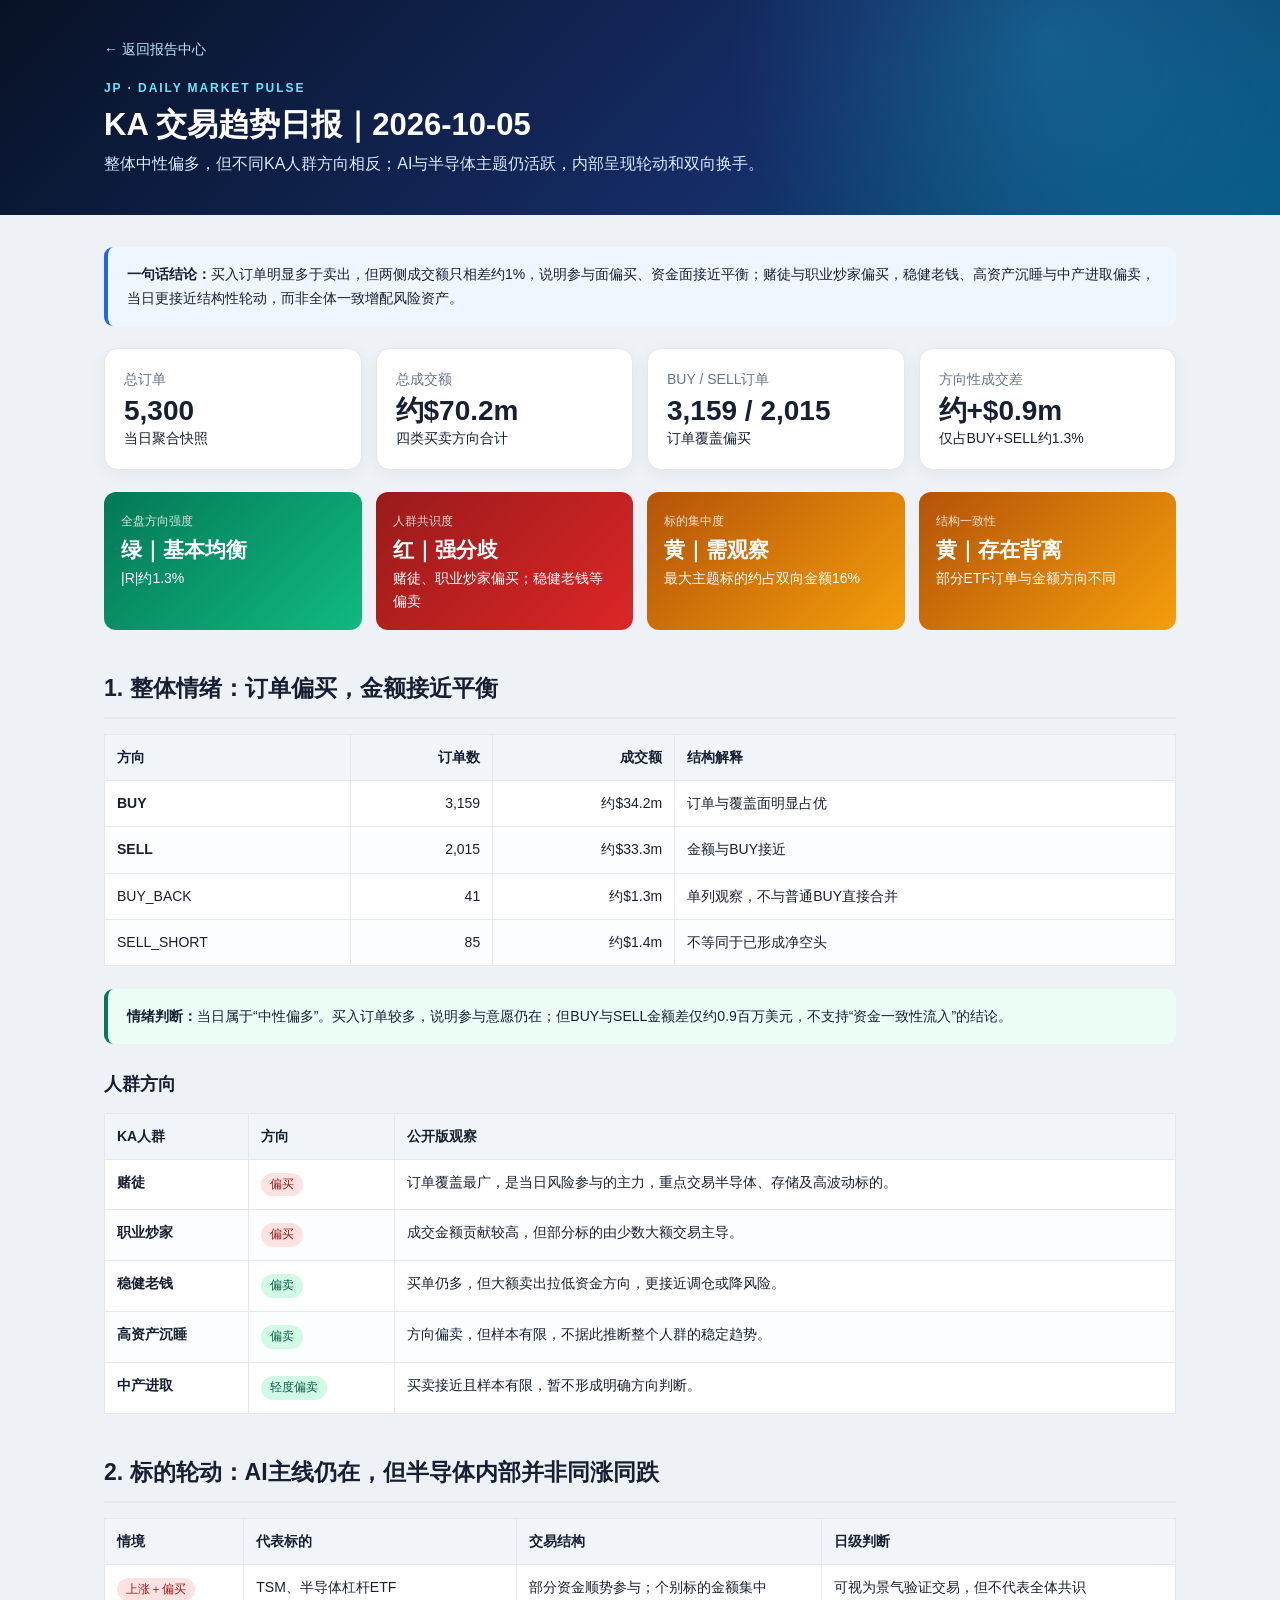
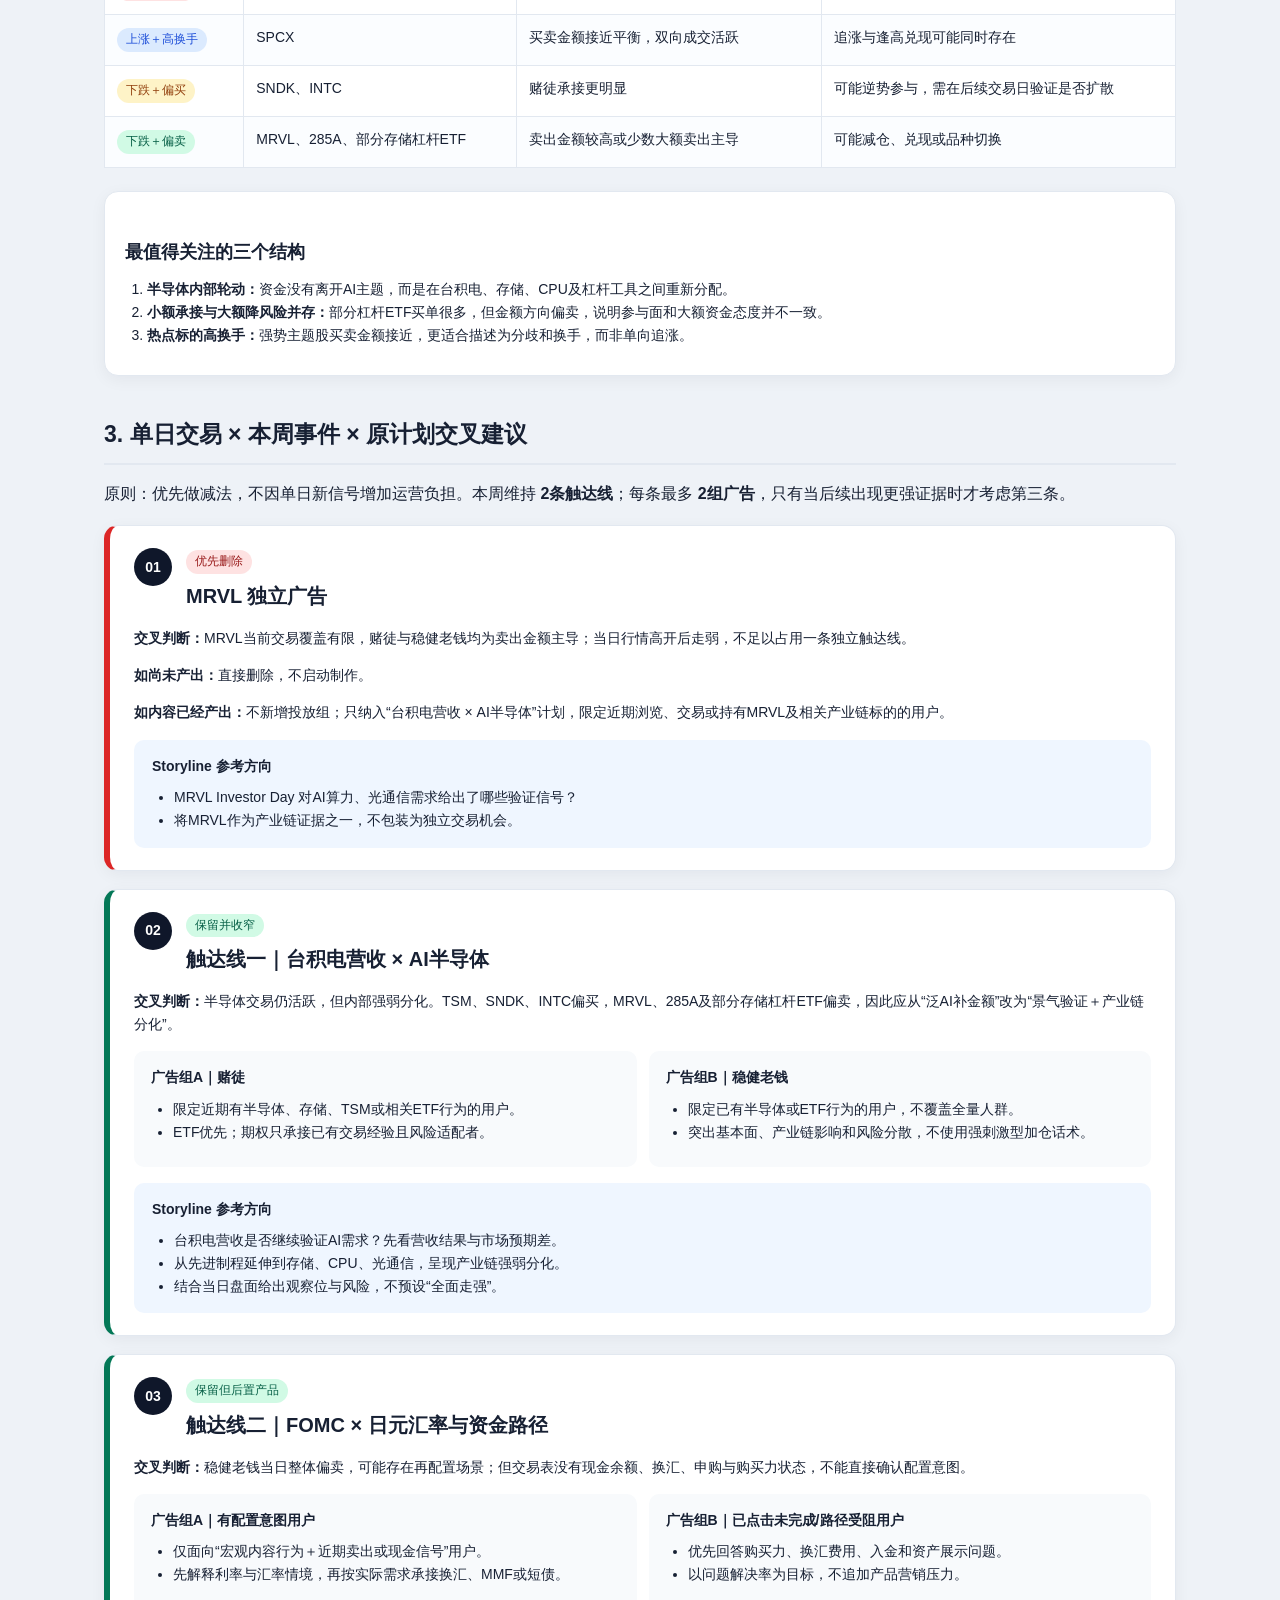
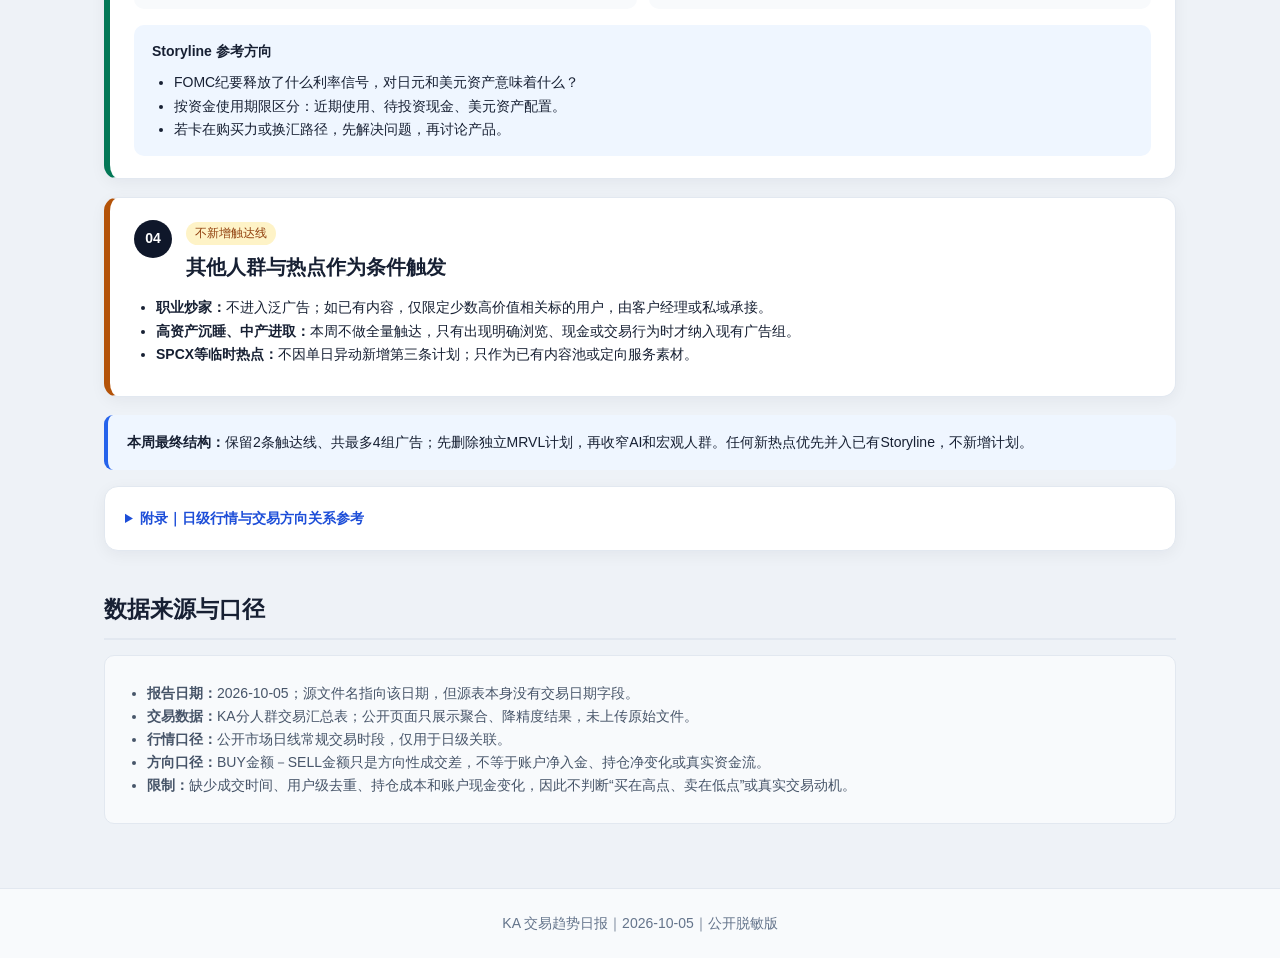
==== reports/2026/2026-10-05/index.html @ 1390fe82 "Simplify weekly action recommendations" ====
<!doctype html>
<html lang="zh-CN">
<head>
  <meta charset="utf-8">
  <meta name="viewport" content="width=device-width,initial-scale=1">
  <meta name="robots" content="noindex,nofollow">
  <title>KA 交易趋势日报｜2026-10-05</title>
  <link rel="stylesheet" href="../../../assets/site.css">
</head>
<body class="report-page">
<header class="hero report-hero"><div class="shell"><a class="back" href="../../../">← 返回报告中心</a><div class="eyebrow">JP · DAILY MARKET PULSE</div><h1>KA 交易趋势日报｜2026-10-05</h1><p>整体中性偏多，但不同KA人群方向相反；AI与半导体主题仍活跃，内部呈现轮动和双向换手。</p></div></header>
<main class="shell report-body">
  <section class="callout"><strong>一句话结论：</strong>买入订单明显多于卖出，但两侧成交额只相差约1%，说明参与面偏买、资金面接近平衡；赌徒与职业炒家偏买，稳健老钱、高资产沉睡与中产进取偏卖，当日更接近结构性轮动，而非全体一致增配风险资产。</section>

  <div class="cards">
    <div class="card"><div class="label">总订单</div><div class="value">5,300</div><div>当日聚合快照</div></div>
    <div class="card"><div class="label">总成交额</div><div class="value">约$70.2m</div><div>四类买卖方向合计</div></div>
    <div class="card"><div class="label">BUY / SELL订单</div><div class="value">3,159 / 2,015</div><div>订单覆盖偏买</div></div>
    <div class="card"><div class="label">方向性成交差</div><div class="value">约+$0.9m</div><div>仅占BUY+SELL约1.3%</div></div>
  </div>

  <div class="signals">
    <div class="signal green"><small>全盘方向强度</small><strong>绿｜基本均衡</strong><span>|R|约1.3%</span></div>
    <div class="signal red"><small>人群共识度</small><strong>红｜强分歧</strong><span>赌徒、职业炒家偏买；稳健老钱等偏卖</span></div>
    <div class="signal yellow"><small>标的集中度</small><strong>黄｜需观察</strong><span>最大主题标的约占双向金额16%</span></div>
    <div class="signal yellow"><small>结构一致性</small><strong>黄｜存在背离</strong><span>部分ETF订单与金额方向不同</span></div>
  </div>

  <h2>1. 整体情绪：订单偏买，金额接近平衡</h2>
  <table><thead><tr><th>方向</th><th class="num">订单数</th><th class="num">成交额</th><th>结构解释</th></tr></thead><tbody>
    <tr><td><strong>BUY</strong></td><td class="num">3,159</td><td class="num">约$34.2m</td><td>订单与覆盖面明显占优</td></tr>
    <tr><td><strong>SELL</strong></td><td class="num">2,015</td><td class="num">约$33.3m</td><td>金额与BUY接近</td></tr>
    <tr><td>BUY_BACK</td><td class="num">41</td><td class="num">约$1.3m</td><td>单列观察，不与普通BUY直接合并</td></tr>
    <tr><td>SELL_SHORT</td><td class="num">85</td><td class="num">约$1.4m</td><td>不等同于已形成净空头</td></tr>
  </tbody></table>
  <section class="callout green"><strong>情绪判断：</strong>当日属于“中性偏多”。买入订单较多，说明参与意愿仍在；但BUY与SELL金额差仅约0.9百万美元，不支持“资金一致性流入”的结论。</section>

  <h3>人群方向</h3>
  <table><thead><tr><th>KA人群</th><th>方向</th><th>公开版观察</th></tr></thead><tbody>
    <tr><td><strong>赌徒</strong></td><td><span class="tag red">偏买</span></td><td>订单覆盖最广，是当日风险参与的主力，重点交易半导体、存储及高波动标的。</td></tr>
    <tr><td><strong>职业炒家</strong></td><td><span class="tag red">偏买</span></td><td>成交金额贡献较高，但部分标的由少数大额交易主导。</td></tr>
    <tr><td><strong>稳健老钱</strong></td><td><span class="tag green">偏卖</span></td><td>买单仍多，但大额卖出拉低资金方向，更接近调仓或降风险。</td></tr>
    <tr><td><strong>高资产沉睡</strong></td><td><span class="tag green">偏卖</span></td><td>方向偏卖，但样本有限，不据此推断整个人群的稳定趋势。</td></tr>
    <tr><td><strong>中产进取</strong></td><td><span class="tag green">轻度偏卖</span></td><td>买卖接近且样本有限，暂不形成明确方向判断。</td></tr>
  </tbody></table>

  <h2>2. 标的轮动：AI主线仍在，但半导体内部并非同涨同跌</h2>
  <table><thead><tr><th>情境</th><th>代表标的</th><th>交易结构</th><th>日级判断</th></tr></thead><tbody>
    <tr><td><span class="tag red">上涨＋偏买</span></td><td>TSM、半导体杠杆ETF</td><td>部分资金顺势参与；个别标的金额集中</td><td>可视为景气验证交易，但不代表全体共识</td></tr>
    <tr><td><span class="tag">上涨＋高换手</span></td><td>SPCX</td><td>买卖金额接近平衡，双向成交活跃</td><td>追涨与逢高兑现可能同时存在</td></tr>
    <tr><td><span class="tag amber">下跌＋偏买</span></td><td>SNDK、INTC</td><td>赌徒承接更明显</td><td>可能逆势参与，需在后续交易日验证是否扩散</td></tr>
    <tr><td><span class="tag green">下跌＋偏卖</span></td><td>MRVL、285A、部分存储杠杆ETF</td><td>卖出金额较高或少数大额卖出主导</td><td>可能减仓、兑现或品种切换</td></tr>
  </tbody></table>

  <div class="panel"><h3>最值得关注的三个结构</h3><ol>
    <li><strong>半导体内部轮动：</strong>资金没有离开AI主题，而是在台积电、存储、CPU及杠杆工具之间重新分配。</li>
    <li><strong>小额承接与大额降风险并存：</strong>部分杠杆ETF买单很多，但金额方向偏卖，说明参与面和大额资金态度并不一致。</li>
    <li><strong>热点标的高换手：</strong>强势主题股买卖金额接近，更适合描述为分歧和换手，而非单向追涨。</li>
  </ol></div>

  <h2>3. 单日交易 × 本周事件 × 原计划交叉建议</h2>
  <p class="lead">原则：优先做减法，不因单日新信号增加运营负担。本周维持 <strong>2条触达线</strong>；每条最多 <strong>2组广告</strong>，只有当后续出现更强证据时才考虑第三条。</p>

  <section class="decision-card delete">
    <div class="decision-head"><span class="decision-no">01</span><div><span class="tag red">优先删除</span><h3>MRVL 独立广告</h3></div></div>
    <p><strong>交叉判断：</strong>MRVL当前交易覆盖有限，赌徒与稳健老钱均为卖出金额主导；当日行情高开后走弱，不足以占用一条独立触达线。</p>
    <p><strong>如尚未产出：</strong>直接删除，不启动制作。</p>
    <p><strong>如内容已经产出：</strong>不新增投放组；只纳入“台积电营收 × AI半导体”计划，限定近期浏览、交易或持有MRVL及相关产业链标的的用户。</p>
    <div class="storyline"><strong>Storyline 参考方向</strong><ul><li>MRVL Investor Day 对AI算力、光通信需求给出了哪些验证信号？</li><li>将MRVL作为产业链证据之一，不包装为独立交易机会。</li></ul></div>
  </section>

  <section class="decision-card keep">
    <div class="decision-head"><span class="decision-no">02</span><div><span class="tag green">保留并收窄</span><h3>触达线一｜台积电营收 × AI半导体</h3></div></div>
    <p><strong>交叉判断：</strong>半导体交易仍活跃，但内部强弱分化。TSM、SNDK、INTC偏买，MRVL、285A及部分存储杠杆ETF偏卖，因此应从“泛AI补金额”改为“景气验证＋产业链分化”。</p>
    <div class="ad-groups"><div><strong>广告组A｜赌徒</strong><ul><li>限定近期有半导体、存储、TSM或相关ETF行为的用户。</li><li>ETF优先；期权只承接已有交易经验且风险适配者。</li></ul></div><div><strong>广告组B｜稳健老钱</strong><ul><li>限定已有半导体或ETF行为的用户，不覆盖全量人群。</li><li>突出基本面、产业链影响和风险分散，不使用强刺激型加仓话术。</li></ul></div></div>
    <div class="storyline"><strong>Storyline 参考方向</strong><ul><li>台积电营收是否继续验证AI需求？先看营收结果与市场预期差。</li><li>从先进制程延伸到存储、CPU、光通信，呈现产业链强弱分化。</li><li>结合当日盘面给出观察位与风险，不预设“全面走强”。</li></ul></div>
  </section>

  <section class="decision-card keep">
    <div class="decision-head"><span class="decision-no">03</span><div><span class="tag green">保留但后置产品</span><h3>触达线二｜FOMC × 日元汇率与资金路径</h3></div></div>
    <p><strong>交叉判断：</strong>稳健老钱当日整体偏卖，可能存在再配置场景；但交易表没有现金余额、换汇、申购与购买力状态，不能直接确认配置意图。</p>
    <div class="ad-groups"><div><strong>广告组A｜有配置意图用户</strong><ul><li>仅面向“宏观内容行为＋近期卖出或现金信号”用户。</li><li>先解释利率与汇率情境，再按实际需求承接换汇、MMF或短债。</li></ul></div><div><strong>广告组B｜已点击未完成/路径受阻用户</strong><ul><li>优先回答购买力、换汇费用、入金和资产展示问题。</li><li>以问题解决率为目标，不追加产品营销压力。</li></ul></div></div>
    <div class="storyline"><strong>Storyline 参考方向</strong><ul><li>FOMC纪要释放了什么利率信号，对日元和美元资产意味着什么？</li><li>按资金使用期限区分：近期使用、待投资现金、美元资产配置。</li><li>若卡在购买力或换汇路径，先解决问题，再讨论产品。</li></ul></div>
  </section>

  <section class="decision-card hold">
    <div class="decision-head"><span class="decision-no">04</span><div><span class="tag amber">不新增触达线</span><h3>其他人群与热点作为条件触发</h3></div></div>
    <ul><li><strong>职业炒家：</strong>不进入泛广告；如已有内容，仅限定少数高价值相关标的用户，由客户经理或私域承接。</li><li><strong>高资产沉睡、中产进取：</strong>本周不做全量触达，只有出现明确浏览、现金或交易行为时才纳入现有广告组。</li><li><strong>SPCX等临时热点：</strong>不因单日异动新增第三条计划；只作为已有内容池或定向服务素材。</li></ul>
  </section>

  <section class="callout"><strong>本周最终结构：</strong>保留2条触达线、共最多4组广告；先删除独立MRVL计划，再收窄AI和宏观人群。任何新热点优先并入已有Storyline，不新增计划。</section>

  <details class="panel appendix">
    <summary><strong>附录｜日级行情与交易方向关系参考</strong></summary>
    <p class="muted">用于辅助判断顺势、承接、兑现或换手。由于源表没有成交时间、持仓成本和盘中价格，以下只能描述日级相关，不能判断具体买卖节点。</p>
    <table><thead><tr><th>日级关系</th><th>可用表述</th><th>解释边界</th></tr></thead><tbody>
      <tr><td>上涨＋偏买</td><td>可能顺势参与</td><td>不能表述为“买在高点”；仍需观察金额是否集中。</td></tr>
      <tr><td>上涨＋偏卖</td><td>可能逢高兑现</td><td>没有持仓成本时，不能确认获利了结。</td></tr>
      <tr><td>下跌＋偏买</td><td>可能逆势承接</td><td>需观察后续交易日方向是否延续、参与是否扩散。</td></tr>
      <tr><td>下跌＋偏卖</td><td>可能减仓或风险控制</td><td>不能区分止盈、止损和主动调仓。</td></tr>
      <tr><td>买卖接近平衡</td><td>高换手/分歧</td><td>采用双向情境表达，避免单边判断。</td></tr>
    </tbody></table>
  </details>

  <h2>数据来源与口径</h2>
  <div class="source"><ul>
    <li><strong>报告日期：</strong>2026-10-05；源文件名指向该日期，但源表本身没有交易日期字段。</li>
    <li><strong>交易数据：</strong>KA分人群交易汇总表；公开页面只展示聚合、降精度结果，未上传原始文件。</li>
    <li><strong>行情口径：</strong>公开市场日线常规交易时段，仅用于日级关联。</li>
    <li><strong>方向口径：</strong>BUY金额－SELL金额只是方向性成交差，不等于账户净入金、持仓净变化或真实资金流。</li>
    <li><strong>限制：</strong>缺少成交时间、用户级去重、持仓成本和账户现金变化，因此不判断“买在高点、卖在低点”或真实交易动机。</li>
  </ul></div>
</main>
<footer>KA 交易趋势日报｜2026-10-05｜公开脱敏版</footer>
</body>
</html>
---- assets/site.css ----
:root{--ink:#172033;--muted:#64748b;--line:#e2e8f0;--soft:#f8fafc;--blue:#2563eb;--navy:#0f172a;--cyan:#0891b2;--red:#dc2626;--red-soft:#fef2f2;--amber:#b45309;--amber-soft:#fffbeb;--green:#047857;--green-soft:#ecfdf5;--purple:#7c3aed;--purple-soft:#f5f3ff}*{box-sizing:border-box}html{scroll-behavior:smooth}body{margin:0;color:var(--ink);background:#eef2f7;font:14px/1.65 -apple-system,BlinkMacSystemFont,"Segoe UI","PingFang SC","Hiragino Sans GB","Microsoft YaHei",sans-serif}.shell{max-width:1120px;margin:0 auto;padding-left:24px;padding-right:24px}.hero{padding:54px 0;color:#fff;background:radial-gradient(circle at 82% 20%,rgba(34,211,238,.24),transparent 30%),linear-gradient(135deg,#081226,#152c66 60%,#075985)}.hero h1{margin:7px 0 8px;font-size:36px;line-height:1.2}.hero p{max-width:760px;margin:0;color:#dbeafe;font-size:16px}.eyebrow{color:#67e8f9;font-size:12px;font-weight:750;letter-spacing:.16em}.back{display:inline-block;margin-bottom:18px;color:#bae6fd;text-decoration:none}.wrap,.report-body{padding-top:32px;padding-bottom:64px}.notice,.callout{padding:16px 19px;border-left:4px solid var(--amber);border-radius:9px;background:var(--amber-soft)}.callout{border-color:var(--blue);background:#eff6ff}.callout.green{border-color:var(--green);background:var(--green-soft)}.callout.red{border-color:var(--red);background:var(--red-soft)}.summary,.cards,.signals{display:grid;grid-template-columns:repeat(4,1fr);gap:14px;margin:22px 0}.card,.report-card,.panel{border:1px solid var(--line);border-radius:14px;background:#fff;box-shadow:0 4px 16px rgba(15,23,42,.05)}.card{padding:19px}.label{color:var(--muted)}.value{margin-top:3px;font-size:28px;font-weight:780;line-height:1.2}.delta-pos{color:var(--red)}.delta-neg{color:var(--green)}.section-title{margin:38px 0 15px;font-size:23px}.report-card{display:grid;grid-template-columns:1fr auto;gap:24px;align-items:center;padding:23px;margin:14px 0}.report-card h2{margin:0 0 5px;font-size:20px}.report-card p{margin:4px 0;color:var(--muted)}.tags{margin-top:10px}.tag{display:inline-block;margin:2px 5px 2px 0;padding:2px 9px;border-radius:999px;color:#1d4ed8;background:#dbeafe;font-size:12px}.tag.green{color:#065f46;background:#d1fae5}.tag.amber{color:#92400e;background:#fef3c7}.tag.red{color:#991b1b;background:#fee2e2}.button{display:inline-block;padding:10px 17px;border-radius:9px;color:#fff;background:var(--blue);text-decoration:none;font-weight:680;white-space:nowrap}.button.secondary{color:#1d4ed8;background:#dbeafe}.report-hero{padding:38px 0}.report-hero h1{font-size:31px}.report-body h2{margin:40px 0 15px;padding-bottom:9px;border-bottom:2px solid var(--line);font-size:23px}.report-body h3{margin:26px 0 10px;font-size:18px}.lead{font-size:16px}.panel{padding:20px;margin:16px 0}.signal{padding:17px;border-radius:12px;color:#fff}.signal strong{display:block;font-size:21px}.signal small{color:rgba(255,255,255,.82)}.signal.green{background:linear-gradient(135deg,#047857,#10b981)}.signal.yellow{background:linear-gradient(135deg,#b45309,#f59e0b)}.signal.red{background:linear-gradient(135deg,#991b1b,#dc2626)}table{width:100%;border-collapse:collapse;margin:13px 0 23px;background:#fff}th,td{padding:11px 12px;border:1px solid var(--line);text-align:left;vertical-align:top}th{background:#f1f5f9;font-weight:680;white-space:nowrap}tbody tr:nth-child(even){background:#fbfdff}.num{text-align:right;font-variant-numeric:tabular-nums}.up{color:var(--red);font-weight:700}.down{color:var(--green);font-weight:700}.muted{color:var(--muted)}ul,ol{margin:8px 0 8px 22px;padding:0}.decision-card{margin:18px 0;padding:22px 24px;border:1px solid var(--line);border-left:6px solid var(--blue);border-radius:14px;background:#fff;box-shadow:0 4px 16px rgba(15,23,42,.05)}.decision-card.delete{border-left-color:var(--red)}.decision-card.keep{border-left-color:var(--green)}.decision-card.hold{border-left-color:var(--amber)}.decision-head{display:flex;align-items:flex-start;gap:14px;margin-bottom:12px}.decision-head h3{margin:4px 0 0;font-size:20px}.decision-no{display:flex;flex:0 0 38px;align-items:center;justify-content:center;width:38px;height:38px;border-radius:50%;color:#fff;background:var(--navy);font-weight:800}.ad-groups{display:grid;grid-template-columns:1fr 1fr;gap:12px;margin:15px 0}.ad-groups>div{padding:15px 17px;border-radius:10px;background:var(--soft)}.storyline{margin-top:16px;padding:15px 18px;border-radius:10px;background:#eff6ff}.storyline ul{margin-bottom:0}.appendix summary{cursor:pointer;color:#1d4ed8}.appendix[open] summary{margin-bottom:14px}.source{padding:18px 20px;border:1px solid var(--line);border-radius:10px;background:var(--soft);color:#475569}footer{padding:23px;text-align:center;color:var(--muted);border-top:1px solid var(--line);background:#f8fafc}@media(max-width:820px){.summary,.cards,.signals{grid-template-columns:1fr 1fr}.report-card,.ad-groups{grid-template-columns:1fr}table{display:block;overflow-x:auto;font-size:12px}.hero h1{font-size:29px}}@media(max-width:520px){.summary,.cards,.signals{grid-template-columns:1fr}.shell{padding-left:17px;padding-right:17px}}@media print{body{background:#fff}.hero{-webkit-print-color-adjust:exact;print-color-adjust:exact}.panel,.card{break-inside:avoid}}
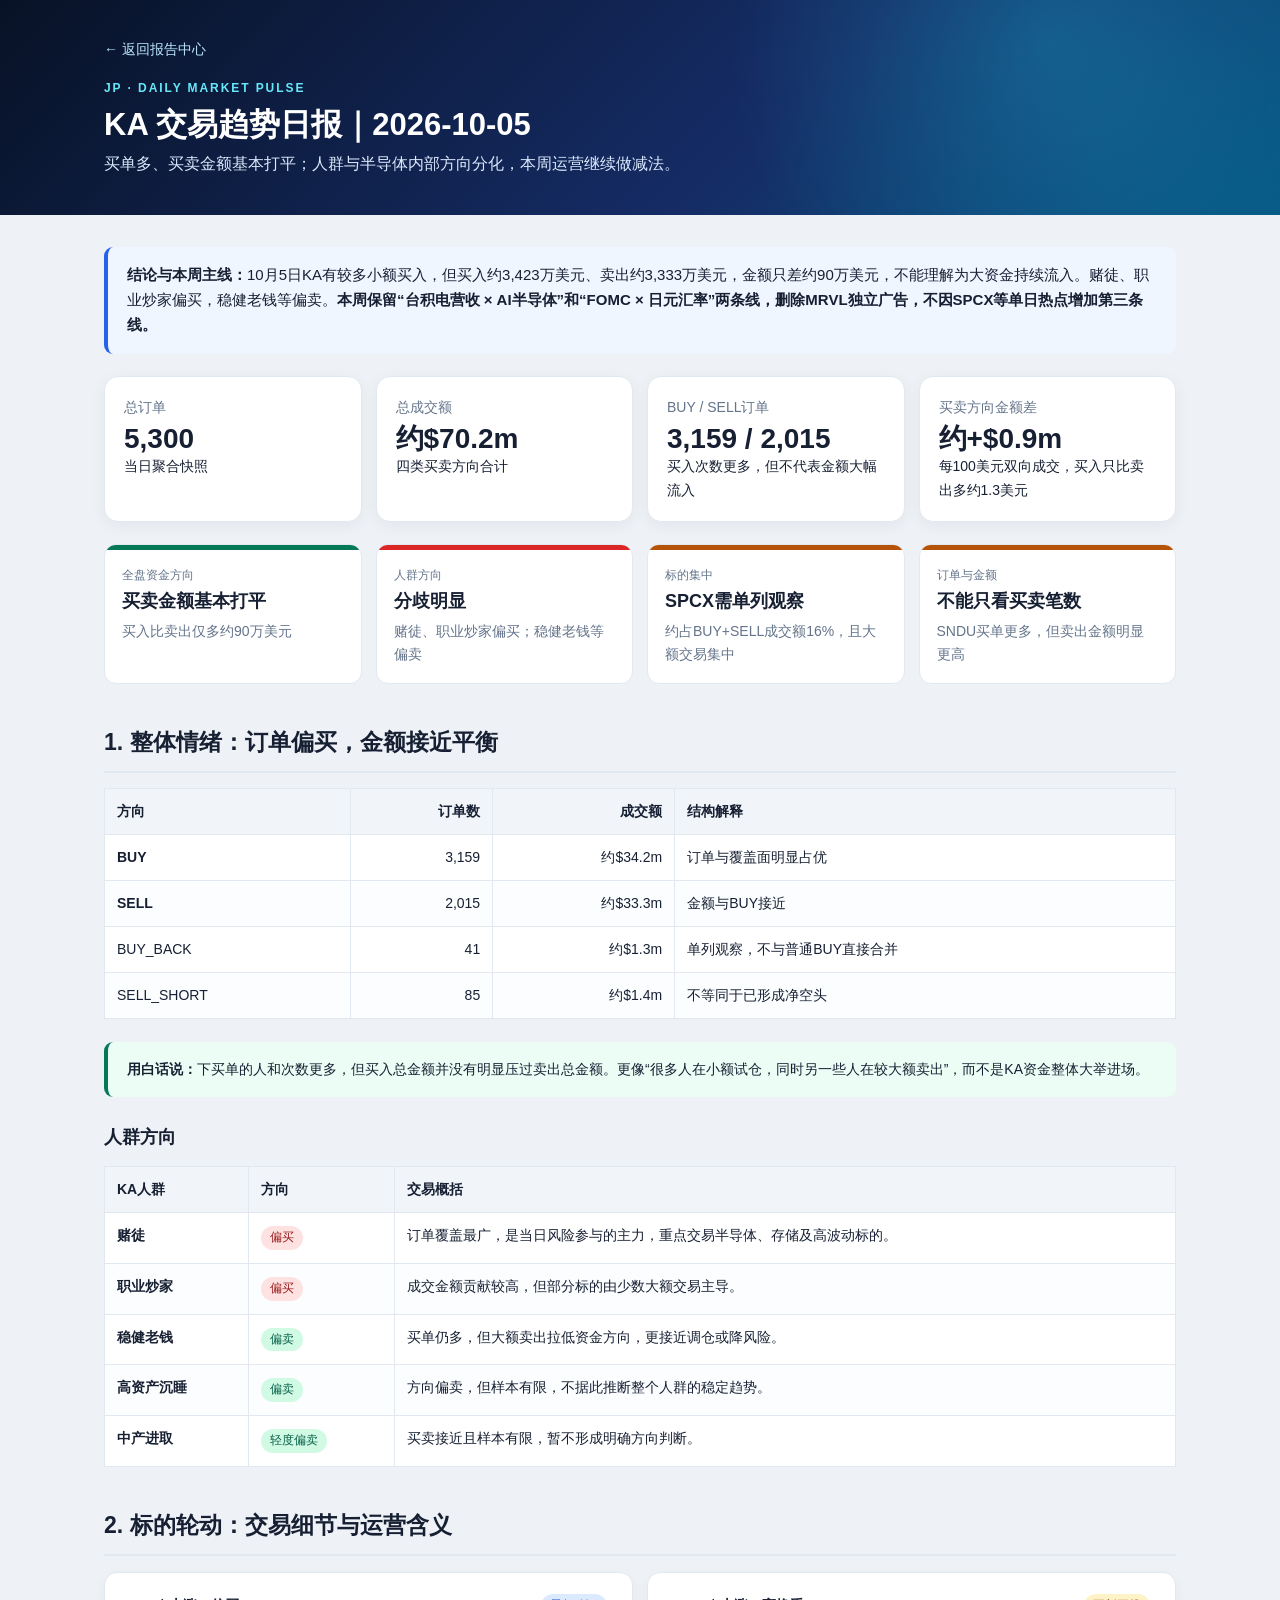
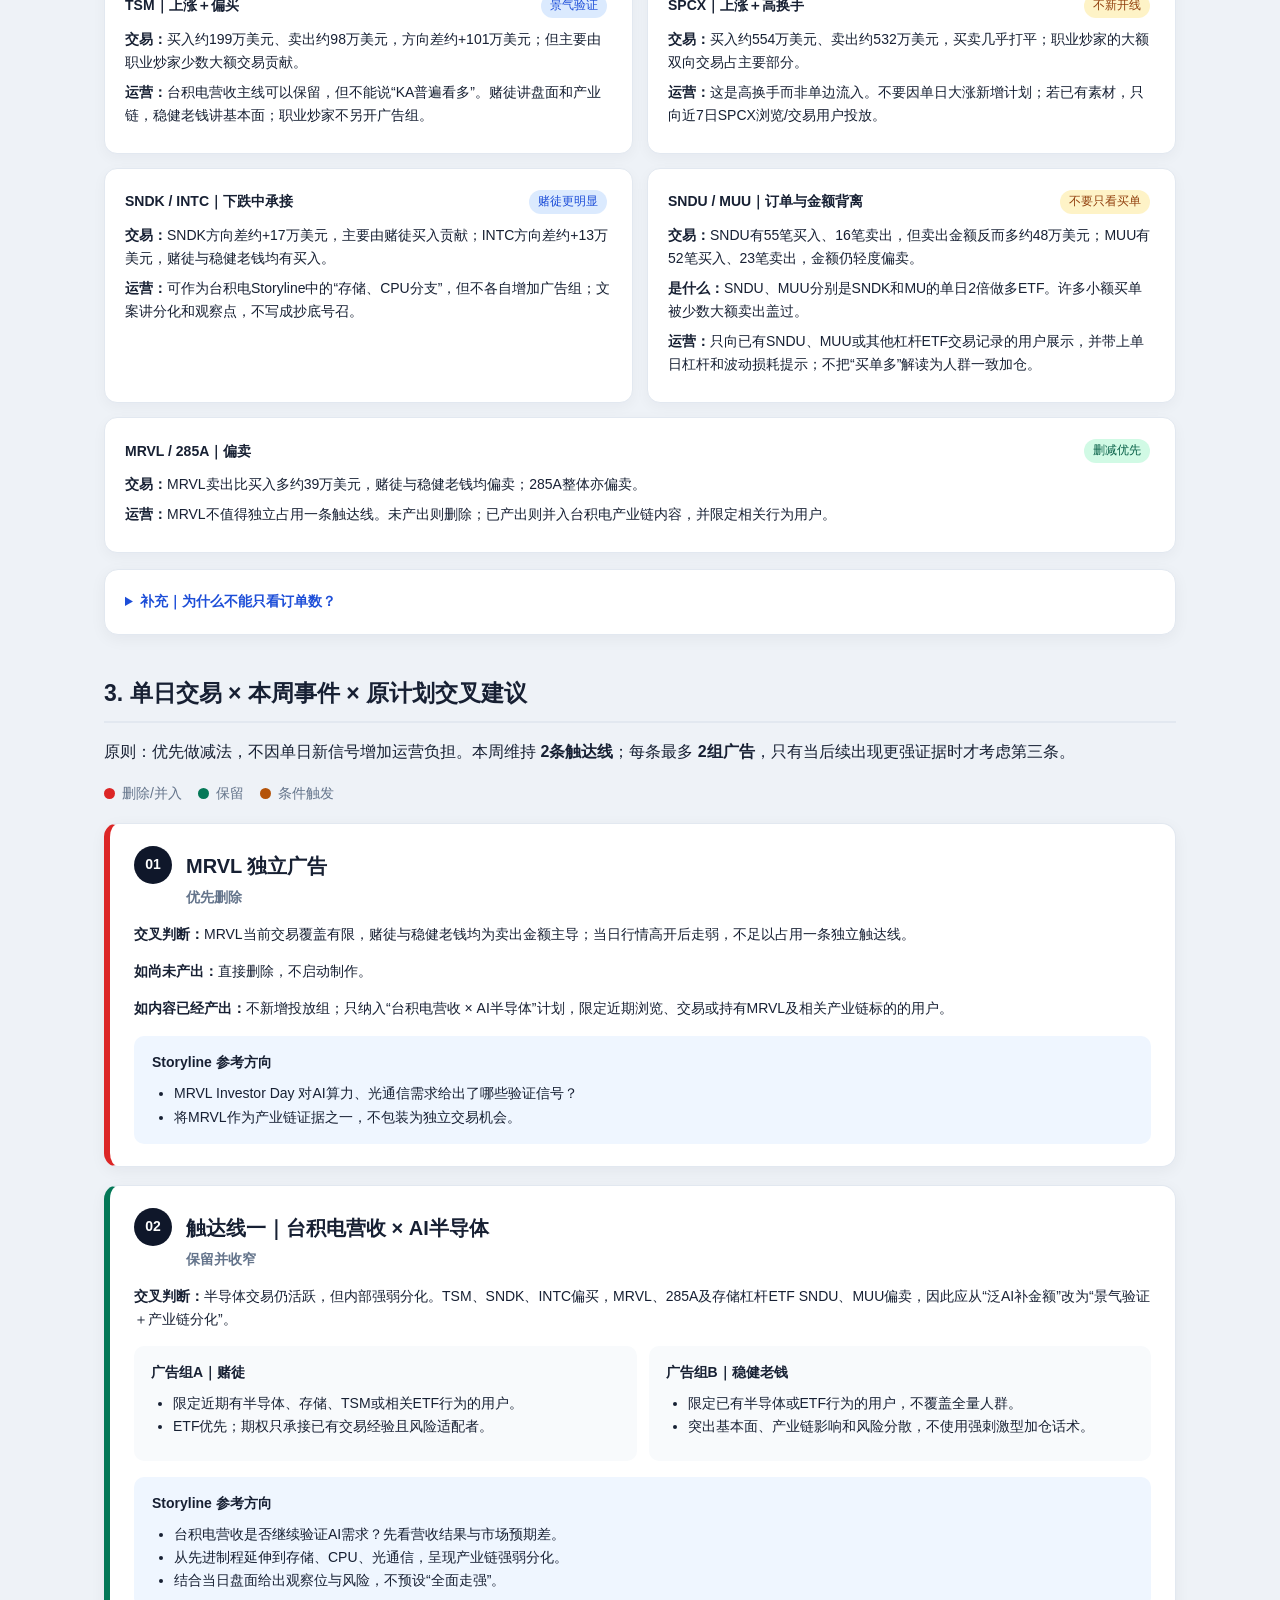
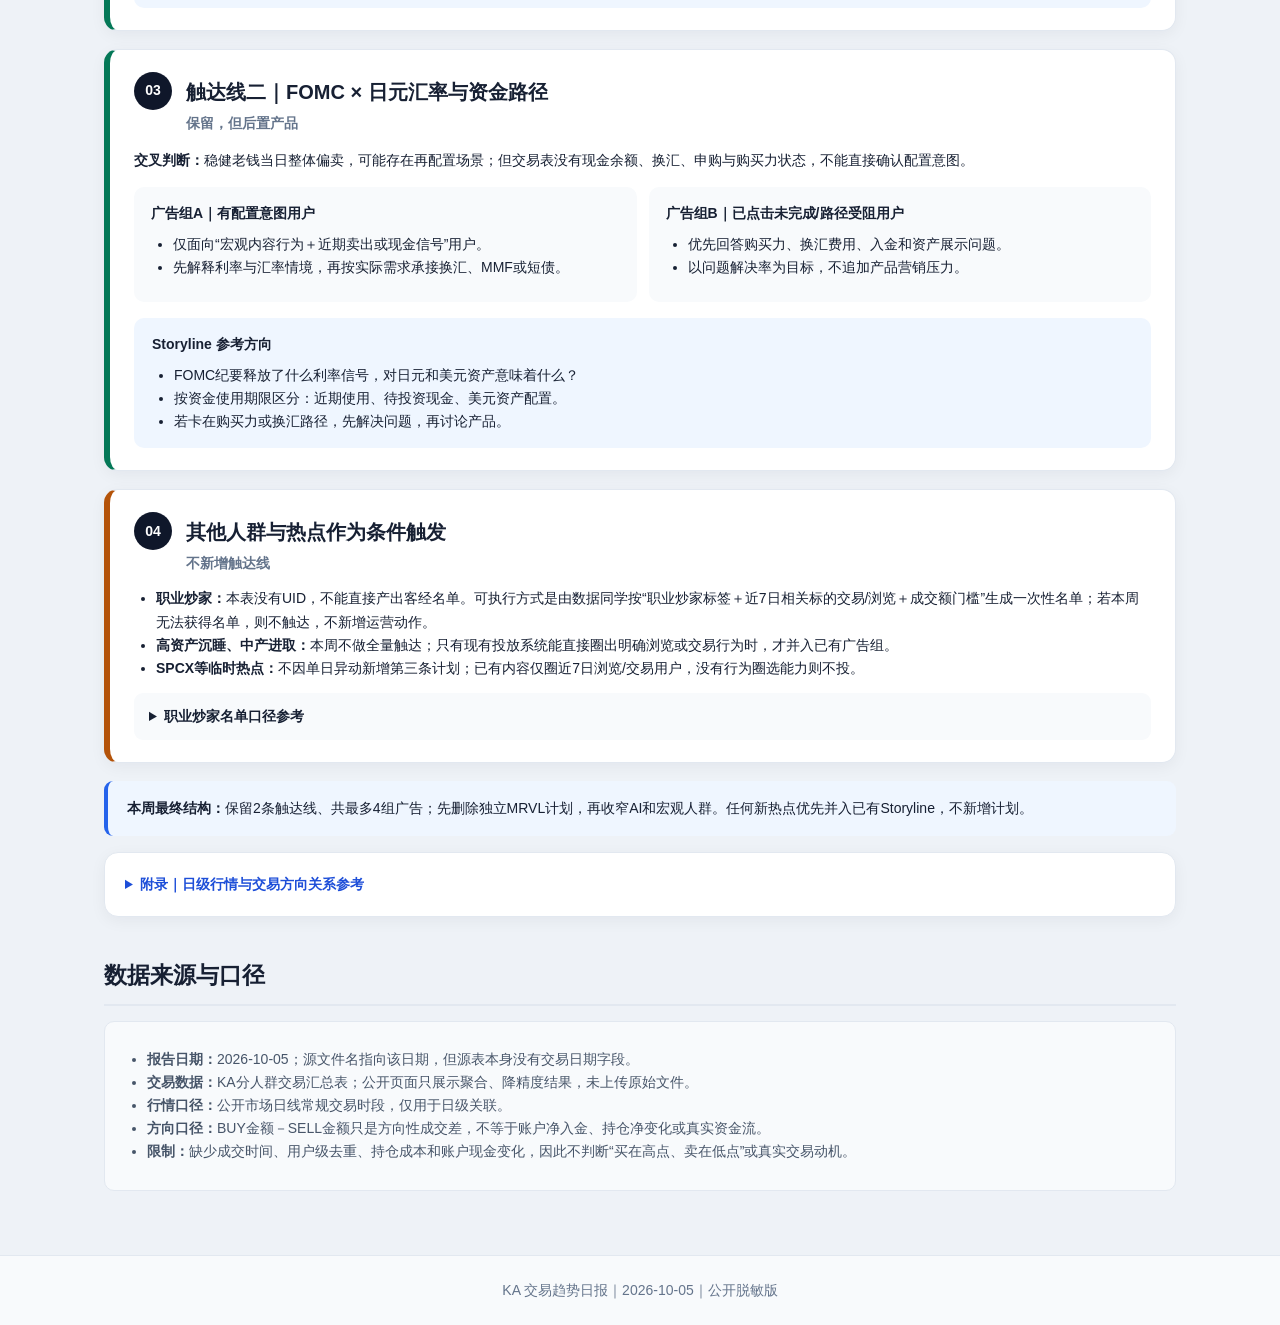
==== commit 0003ef66: "Make trading insights operationally actionable" ====
--- a/reports/2026/2026-10-05/index.html
+++ b/reports/2026/2026-10-05/index.html
@@ -4,26 +4,29 @@
   <meta charset="utf-8">
   <meta name="viewport" content="width=device-width,initial-scale=1">
   <meta name="robots" content="noindex,nofollow">
+  <meta http-equiv="cache-control" content="no-cache, no-store, must-revalidate">
+  <meta http-equiv="pragma" content="no-cache">
+  <meta http-equiv="expires" content="0">
   <title>KA 交易趋势日报｜2026-10-05</title>
   <link rel="stylesheet" href="../../../assets/site.css">
 </head>
 <body class="report-page">
-<header class="hero report-hero"><div class="shell"><a class="back" href="../../../">← 返回报告中心</a><div class="eyebrow">JP · DAILY MARKET PULSE</div><h1>KA 交易趋势日报｜2026-10-05</h1><p>整体中性偏多，但不同KA人群方向相反；AI与半导体主题仍活跃，内部呈现轮动和双向换手。</p></div></header>
+<header class="hero report-hero"><div class="shell"><a class="back" href="../../../">← 返回报告中心</a><div class="eyebrow">JP · DAILY MARKET PULSE</div><h1>KA 交易趋势日报｜2026-10-05</h1><p>买单多、买卖金额基本打平；人群与半导体内部方向分化，本周运营继续做减法。</p></div></header>
 <main class="shell report-body">
-  <section class="callout"><strong>一句话结论：</strong>买入订单明显多于卖出，但两侧成交额只相差约1%，说明参与面偏买、资金面接近平衡；赌徒与职业炒家偏买，稳健老钱、高资产沉睡与中产进取偏卖，当日更接近结构性轮动，而非全体一致增配风险资产。</section>
+  <section class="callout executive"><strong>结论与本周主线：</strong>10月5日KA有较多小额买入，但买入约3,423万美元、卖出约3,333万美元，金额只差约90万美元，不能理解为大资金持续流入。赌徒、职业炒家偏买，稳健老钱等偏卖。<strong>本周保留“台积电营收 × AI半导体”和“FOMC × 日元汇率”两条线，删除MRVL独立广告，不因SPCX等单日热点增加第三条线。</strong></section>
 
   <div class="cards">
     <div class="card"><div class="label">总订单</div><div class="value">5,300</div><div>当日聚合快照</div></div>
     <div class="card"><div class="label">总成交额</div><div class="value">约$70.2m</div><div>四类买卖方向合计</div></div>
-    <div class="card"><div class="label">BUY / SELL订单</div><div class="value">3,159 / 2,015</div><div>订单覆盖偏买</div></div>
-    <div class="card"><div class="label">方向性成交差</div><div class="value">约+$0.9m</div><div>仅占BUY+SELL约1.3%</div></div>
+    <div class="card"><div class="label">BUY / SELL订单</div><div class="value">3,159 / 2,015</div><div>买入次数更多，但不代表金额大幅流入</div></div>
+    <div class="card"><div class="label">买卖方向金额差</div><div class="value">约+$0.9m</div><div>每100美元双向成交，买入只比卖出多约1.3美元</div></div>
   </div>
 
   <div class="signals">
-    <div class="signal green"><small>全盘方向强度</small><strong>绿｜基本均衡</strong><span>|R|约1.3%</span></div>
-    <div class="signal red"><small>人群共识度</small><strong>红｜强分歧</strong><span>赌徒、职业炒家偏买；稳健老钱等偏卖</span></div>
-    <div class="signal yellow"><small>标的集中度</small><strong>黄｜需观察</strong><span>最大主题标的约占双向金额16%</span></div>
-    <div class="signal yellow"><small>结构一致性</small><strong>黄｜存在背离</strong><span>部分ETF订单与金额方向不同</span></div>
+    <div class="signal-card stable"><i></i><small>全盘资金方向</small><strong>买卖金额基本打平</strong><span>买入比卖出仅多约90万美元</span></div>
+    <div class="signal-card alert"><i></i><small>人群方向</small><strong>分歧明显</strong><span>赌徒、职业炒家偏买；稳健老钱等偏卖</span></div>
+    <div class="signal-card watch"><i></i><small>标的集中</small><strong>SPCX需单列观察</strong><span>约占BUY+SELL成交额16%，且大额交易集中</span></div>
+    <div class="signal-card watch"><i></i><small>订单与金额</small><strong>不能只看买卖笔数</strong><span>SNDU买单更多，但卖出金额明显更高</span></div>
   </div>
 
   <h2>1. 整体情绪：订单偏买，金额接近平衡</h2>
@@ -33,10 +36,10 @@
     <tr><td>BUY_BACK</td><td class="num">41</td><td class="num">约$1.3m</td><td>单列观察，不与普通BUY直接合并</td></tr>
     <tr><td>SELL_SHORT</td><td class="num">85</td><td class="num">约$1.4m</td><td>不等同于已形成净空头</td></tr>
   </tbody></table>
-  <section class="callout green"><strong>情绪判断：</strong>当日属于“中性偏多”。买入订单较多，说明参与意愿仍在；但BUY与SELL金额差仅约0.9百万美元，不支持“资金一致性流入”的结论。</section>
+  <section class="callout green"><strong>用白话说：</strong>下买单的人和次数更多，但买入总金额并没有明显压过卖出总金额。更像“很多人在小额试仓，同时另一些人在较大额卖出”，而不是KA资金整体大举进场。</section>
 
   <h3>人群方向</h3>
-  <table><thead><tr><th>KA人群</th><th>方向</th><th>公开版观察</th></tr></thead><tbody>
+  <table><thead><tr><th>KA人群</th><th>方向</th><th>交易概括</th></tr></thead><tbody>
     <tr><td><strong>赌徒</strong></td><td><span class="tag red">偏买</span></td><td>订单覆盖最广，是当日风险参与的主力，重点交易半导体、存储及高波动标的。</td></tr>
     <tr><td><strong>职业炒家</strong></td><td><span class="tag red">偏买</span></td><td>成交金额贡献较高，但部分标的由少数大额交易主导。</td></tr>
     <tr><td><strong>稳健老钱</strong></td><td><span class="tag green">偏卖</span></td><td>买单仍多，但大额卖出拉低资金方向，更接近调仓或降风险。</td></tr>
@@ -44,25 +47,24 @@
     <tr><td><strong>中产进取</strong></td><td><span class="tag green">轻度偏卖</span></td><td>买卖接近且样本有限，暂不形成明确方向判断。</td></tr>
   </tbody></table>
 
-  <h2>2. 标的轮动：AI主线仍在，但半导体内部并非同涨同跌</h2>
-  <table><thead><tr><th>情境</th><th>代表标的</th><th>交易结构</th><th>日级判断</th></tr></thead><tbody>
-    <tr><td><span class="tag red">上涨＋偏买</span></td><td>TSM、半导体杠杆ETF</td><td>部分资金顺势参与；个别标的金额集中</td><td>可视为景气验证交易，但不代表全体共识</td></tr>
-    <tr><td><span class="tag">上涨＋高换手</span></td><td>SPCX</td><td>买卖金额接近平衡，双向成交活跃</td><td>追涨与逢高兑现可能同时存在</td></tr>
-    <tr><td><span class="tag amber">下跌＋偏买</span></td><td>SNDK、INTC</td><td>赌徒承接更明显</td><td>可能逆势参与，需在后续交易日验证是否扩散</td></tr>
-    <tr><td><span class="tag green">下跌＋偏卖</span></td><td>MRVL、285A、部分存储杠杆ETF</td><td>卖出金额较高或少数大额卖出主导</td><td>可能减仓、兑现或品种切换</td></tr>
-  </tbody></table>
+  <h2>2. 标的轮动：交易细节与运营含义</h2>
+  <div class="asset-grid">
+    <article class="asset-card"><div class="asset-head"><strong>TSM｜上涨＋偏买</strong><span class="tag">景气验证</span></div><p><b>交易：</b>买入约199万美元、卖出约98万美元，方向差约+101万美元；但主要由职业炒家少数大额交易贡献。</p><p><b>运营：</b>台积电营收主线可以保留，但不能说“KA普遍看多”。赌徒讲盘面和产业链，稳健老钱讲基本面；职业炒家不另开广告组。</p></article>
+    <article class="asset-card"><div class="asset-head"><strong>SPCX｜上涨＋高换手</strong><span class="tag amber">不新开线</span></div><p><b>交易：</b>买入约554万美元、卖出约532万美元，买卖几乎打平；职业炒家的大额双向交易占主要部分。</p><p><b>运营：</b>这是高换手而非单边流入。不要因单日大涨新增计划；若已有素材，只向近7日SPCX浏览/交易用户投放。</p></article>
+    <article class="asset-card"><div class="asset-head"><strong>SNDK / INTC｜下跌中承接</strong><span class="tag">赌徒更明显</span></div><p><b>交易：</b>SNDK方向差约+17万美元，主要由赌徒买入贡献；INTC方向差约+13万美元，赌徒与稳健老钱均有买入。</p><p><b>运营：</b>可作为台积电Storyline中的“存储、CPU分支”，但不各自增加广告组；文案讲分化和观察点，不写成抄底号召。</p></article>
+    <article class="asset-card"><div class="asset-head"><strong>SNDU / MUU｜订单与金额背离</strong><span class="tag amber">不要只看买单</span></div><p><b>交易：</b>SNDU有55笔买入、16笔卖出，但卖出金额反而多约48万美元；MUU有52笔买入、23笔卖出，金额仍轻度偏卖。</p><p><b>是什么：</b>SNDU、MUU分别是SNDK和MU的单日2倍做多ETF。许多小额买单被少数大额卖出盖过。</p><p><b>运营：</b>只向已有SNDU、MUU或其他杠杆ETF交易记录的用户展示，并带上单日杠杆和波动损耗提示；不把“买单多”解读为人群一致加仓。</p></article>
+    <article class="asset-card"><div class="asset-head"><strong>MRVL / 285A｜偏卖</strong><span class="tag green">删减优先</span></div><p><b>交易：</b>MRVL卖出比买入多约39万美元，赌徒与稳健老钱均偏卖；285A整体亦偏卖。</p><p><b>运营：</b>MRVL不值得独立占用一条触达线。未产出则删除；已产出则并入台积电产业链内容，并限定相关行为用户。</p></article>
+  </div>
 
-  <div class="panel"><h3>最值得关注的三个结构</h3><ol>
-    <li><strong>半导体内部轮动：</strong>资金没有离开AI主题，而是在台积电、存储、CPU及杠杆工具之间重新分配。</li>
-    <li><strong>小额承接与大额降风险并存：</strong>部分杠杆ETF买单很多，但金额方向偏卖，说明参与面和大额资金态度并不一致。</li>
-    <li><strong>热点标的高换手：</strong>强势主题股买卖金额接近，更适合描述为分歧和换手，而非单向追涨。</li>
-  </ol></div>
+  <details class="panel appendix"><summary><strong>补充｜为什么不能只看订单数？</strong></summary><blockquote>例如SNDU买单远多于卖单，但一笔或少数几笔大额卖出就让卖出总金额更高。运营上，订单数代表“参与面”，成交额更接近“资金力度”，两者必须一起看。</blockquote></details>
 
   <h2>3. 单日交易 × 本周事件 × 原计划交叉建议</h2>
   <p class="lead">原则：优先做减法，不因单日新信号增加运营负担。本周维持 <strong>2条触达线</strong>；每条最多 <strong>2组广告</strong>，只有当后续出现更强证据时才考虑第三条。</p>
 
+  <div class="decision-legend"><span><i class="delete-dot"></i>删除/并入</span><span><i class="keep-dot"></i>保留</span><span><i class="hold-dot"></i>条件触发</span></div>
+
   <section class="decision-card delete">
-    <div class="decision-head"><span class="decision-no">01</span><div><span class="tag red">优先删除</span><h3>MRVL 独立广告</h3></div></div>
+    <div class="decision-head"><span class="decision-no">01</span><div><h3>MRVL 独立广告</h3><p class="decision-label">优先删除</p></div></div>
     <p><strong>交叉判断：</strong>MRVL当前交易覆盖有限，赌徒与稳健老钱均为卖出金额主导；当日行情高开后走弱，不足以占用一条独立触达线。</p>
     <p><strong>如尚未产出：</strong>直接删除，不启动制作。</p>
     <p><strong>如内容已经产出：</strong>不新增投放组；只纳入“台积电营收 × AI半导体”计划，限定近期浏览、交易或持有MRVL及相关产业链标的的用户。</p>
@@ -70,22 +72,23 @@
   </section>
 
   <section class="decision-card keep">
-    <div class="decision-head"><span class="decision-no">02</span><div><span class="tag green">保留并收窄</span><h3>触达线一｜台积电营收 × AI半导体</h3></div></div>
-    <p><strong>交叉判断：</strong>半导体交易仍活跃，但内部强弱分化。TSM、SNDK、INTC偏买，MRVL、285A及部分存储杠杆ETF偏卖，因此应从“泛AI补金额”改为“景气验证＋产业链分化”。</p>
+    <div class="decision-head"><span class="decision-no">02</span><div><h3>触达线一｜台积电营收 × AI半导体</h3><p class="decision-label">保留并收窄</p></div></div>
+    <p><strong>交叉判断：</strong>半导体交易仍活跃，但内部强弱分化。TSM、SNDK、INTC偏买，MRVL、285A及存储杠杆ETF SNDU、MUU偏卖，因此应从“泛AI补金额”改为“景气验证＋产业链分化”。</p>
     <div class="ad-groups"><div><strong>广告组A｜赌徒</strong><ul><li>限定近期有半导体、存储、TSM或相关ETF行为的用户。</li><li>ETF优先；期权只承接已有交易经验且风险适配者。</li></ul></div><div><strong>广告组B｜稳健老钱</strong><ul><li>限定已有半导体或ETF行为的用户，不覆盖全量人群。</li><li>突出基本面、产业链影响和风险分散，不使用强刺激型加仓话术。</li></ul></div></div>
     <div class="storyline"><strong>Storyline 参考方向</strong><ul><li>台积电营收是否继续验证AI需求？先看营收结果与市场预期差。</li><li>从先进制程延伸到存储、CPU、光通信，呈现产业链强弱分化。</li><li>结合当日盘面给出观察位与风险，不预设“全面走强”。</li></ul></div>
   </section>
 
   <section class="decision-card keep">
-    <div class="decision-head"><span class="decision-no">03</span><div><span class="tag green">保留但后置产品</span><h3>触达线二｜FOMC × 日元汇率与资金路径</h3></div></div>
+    <div class="decision-head"><span class="decision-no">03</span><div><h3>触达线二｜FOMC × 日元汇率与资金路径</h3><p class="decision-label">保留，但后置产品</p></div></div>
     <p><strong>交叉判断：</strong>稳健老钱当日整体偏卖，可能存在再配置场景；但交易表没有现金余额、换汇、申购与购买力状态，不能直接确认配置意图。</p>
     <div class="ad-groups"><div><strong>广告组A｜有配置意图用户</strong><ul><li>仅面向“宏观内容行为＋近期卖出或现金信号”用户。</li><li>先解释利率与汇率情境，再按实际需求承接换汇、MMF或短债。</li></ul></div><div><strong>广告组B｜已点击未完成/路径受阻用户</strong><ul><li>优先回答购买力、换汇费用、入金和资产展示问题。</li><li>以问题解决率为目标，不追加产品营销压力。</li></ul></div></div>
     <div class="storyline"><strong>Storyline 参考方向</strong><ul><li>FOMC纪要释放了什么利率信号，对日元和美元资产意味着什么？</li><li>按资金使用期限区分：近期使用、待投资现金、美元资产配置。</li><li>若卡在购买力或换汇路径，先解决问题，再讨论产品。</li></ul></div>
   </section>
 
   <section class="decision-card hold">
-    <div class="decision-head"><span class="decision-no">04</span><div><span class="tag amber">不新增触达线</span><h3>其他人群与热点作为条件触发</h3></div></div>
-    <ul><li><strong>职业炒家：</strong>不进入泛广告；如已有内容，仅限定少数高价值相关标的用户，由客户经理或私域承接。</li><li><strong>高资产沉睡、中产进取：</strong>本周不做全量触达，只有出现明确浏览、现金或交易行为时才纳入现有广告组。</li><li><strong>SPCX等临时热点：</strong>不因单日异动新增第三条计划；只作为已有内容池或定向服务素材。</li></ul>
+    <div class="decision-head"><span class="decision-no">04</span><div><h3>其他人群与热点作为条件触发</h3><p class="decision-label">不新增触达线</p></div></div>
+    <ul><li><strong>职业炒家：</strong>本表没有UID，不能直接产出客经名单。可执行方式是由数据同学按“职业炒家标签＋近7日相关标的交易/浏览＋成交额门槛”生成一次性名单；若本周无法获得名单，则不触达，不新增运营动作。</li><li><strong>高资产沉睡、中产进取：</strong>本周不做全量触达；只有现有投放系统能直接圈出明确浏览或交易行为时，才并入已有广告组。</li><li><strong>SPCX等临时热点：</strong>不因单日异动新增第三条计划；已有内容仅圈近7日浏览/交易用户，没有行为圈选能力则不投。</li></ul>
+    <details class="inline-detail"><summary>职业炒家名单口径参考</summary><ul><li>人群标签：职业炒家。</li><li>行为条件：近7日交易或浏览TSM、SPCX及当周事件相关标的。</li><li>价值条件：成交额达到该人群内部约定门槛；具体阈值由数据/客经根据可用字段设置。</li><li>排除：当天已进入AI或宏观广告组、购买力/交易异常未解决用户。</li></ul></details>
   </section>
 
   <section class="callout"><strong>本周最终结构：</strong>保留2条触达线、共最多4组广告；先删除独立MRVL计划，再收窄AI和宏观人群。任何新热点优先并入已有Storyline，不新增计划。</section>
--- a/assets/site.css
+++ b/assets/site.css
@@ -1 +1 @@
-:root{--ink:#172033;--muted:#64748b;--line:#e2e8f0;--soft:#f8fafc;--blue:#2563eb;--navy:#0f172a;--cyan:#0891b2;--red:#dc2626;--red-soft:#fef2f2;--amber:#b45309;--amber-soft:#fffbeb;--green:#047857;--green-soft:#ecfdf5;--purple:#7c3aed;--purple-soft:#f5f3ff}*{box-sizing:border-box}html{scroll-behavior:smooth}body{margin:0;color:var(--ink);background:#eef2f7;font:14px/1.65 -apple-system,BlinkMacSystemFont,"Segoe UI","PingFang SC","Hiragino Sans GB","Microsoft YaHei",sans-serif}.shell{max-width:1120px;margin:0 auto;padding-left:24px;padding-right:24px}.hero{padding:54px 0;color:#fff;background:radial-gradient(circle at 82% 20%,rgba(34,211,238,.24),transparent 30%),linear-gradient(135deg,#081226,#152c66 60%,#075985)}.hero h1{margin:7px 0 8px;font-size:36px;line-height:1.2}.hero p{max-width:760px;margin:0;color:#dbeafe;font-size:16px}.eyebrow{color:#67e8f9;font-size:12px;font-weight:750;letter-spacing:.16em}.back{display:inline-block;margin-bottom:18px;color:#bae6fd;text-decoration:none}.wrap,.report-body{padding-top:32px;padding-bottom:64px}.notice,.callout{padding:16px 19px;border-left:4px solid var(--amber);border-radius:9px;background:var(--amber-soft)}.callout{border-color:var(--blue);background:#eff6ff}.callout.green{border-color:var(--green);background:var(--green-soft)}.callout.red{border-color:var(--red);background:var(--red-soft)}.summary,.cards,.signals{display:grid;grid-template-columns:repeat(4,1fr);gap:14px;margin:22px 0}.card,.report-card,.panel{border:1px solid var(--line);border-radius:14px;background:#fff;box-shadow:0 4px 16px rgba(15,23,42,.05)}.card{padding:19px}.label{color:var(--muted)}.value{margin-top:3px;font-size:28px;font-weight:780;line-height:1.2}.delta-pos{color:var(--red)}.delta-neg{color:var(--green)}.section-title{margin:38px 0 15px;font-size:23px}.report-card{display:grid;grid-template-columns:1fr auto;gap:24px;align-items:center;padding:23px;margin:14px 0}.report-card h2{margin:0 0 5px;font-size:20px}.report-card p{margin:4px 0;color:var(--muted)}.tags{margin-top:10px}.tag{display:inline-block;margin:2px 5px 2px 0;padding:2px 9px;border-radius:999px;color:#1d4ed8;background:#dbeafe;font-size:12px}.tag.green{color:#065f46;background:#d1fae5}.tag.amber{color:#92400e;background:#fef3c7}.tag.red{color:#991b1b;background:#fee2e2}.button{display:inline-block;padding:10px 17px;border-radius:9px;color:#fff;background:var(--blue);text-decoration:none;font-weight:680;white-space:nowrap}.button.secondary{color:#1d4ed8;background:#dbeafe}.report-hero{padding:38px 0}.report-hero h1{font-size:31px}.report-body h2{margin:40px 0 15px;padding-bottom:9px;border-bottom:2px solid var(--line);font-size:23px}.report-body h3{margin:26px 0 10px;font-size:18px}.lead{font-size:16px}.panel{padding:20px;margin:16px 0}.signal{padding:17px;border-radius:12px;color:#fff}.signal strong{display:block;font-size:21px}.signal small{color:rgba(255,255,255,.82)}.signal.green{background:linear-gradient(135deg,#047857,#10b981)}.signal.yellow{background:linear-gradient(135deg,#b45309,#f59e0b)}.signal.red{background:linear-gradient(135deg,#991b1b,#dc2626)}table{width:100%;border-collapse:collapse;margin:13px 0 23px;background:#fff}th,td{padding:11px 12px;border:1px solid var(--line);text-align:left;vertical-align:top}th{background:#f1f5f9;font-weight:680;white-space:nowrap}tbody tr:nth-child(even){background:#fbfdff}.num{text-align:right;font-variant-numeric:tabular-nums}.up{color:var(--red);font-weight:700}.down{color:var(--green);font-weight:700}.muted{color:var(--muted)}ul,ol{margin:8px 0 8px 22px;padding:0}.decision-card{margin:18px 0;padding:22px 24px;border:1px solid var(--line);border-left:6px solid var(--blue);border-radius:14px;background:#fff;box-shadow:0 4px 16px rgba(15,23,42,.05)}.decision-card.delete{border-left-color:var(--red)}.decision-card.keep{border-left-color:var(--green)}.decision-card.hold{border-left-color:var(--amber)}.decision-head{display:flex;align-items:flex-start;gap:14px;margin-bottom:12px}.decision-head h3{margin:4px 0 0;font-size:20px}.decision-no{display:flex;flex:0 0 38px;align-items:center;justify-content:center;width:38px;height:38px;border-radius:50%;color:#fff;background:var(--navy);font-weight:800}.ad-groups{display:grid;grid-template-columns:1fr 1fr;gap:12px;margin:15px 0}.ad-groups>div{padding:15px 17px;border-radius:10px;background:var(--soft)}.storyline{margin-top:16px;padding:15px 18px;border-radius:10px;background:#eff6ff}.storyline ul{margin-bottom:0}.appendix summary{cursor:pointer;color:#1d4ed8}.appendix[open] summary{margin-bottom:14px}.source{padding:18px 20px;border:1px solid var(--line);border-radius:10px;background:var(--soft);color:#475569}footer{padding:23px;text-align:center;color:var(--muted);border-top:1px solid var(--line);background:#f8fafc}@media(max-width:820px){.summary,.cards,.signals{grid-template-columns:1fr 1fr}.report-card,.ad-groups{grid-template-columns:1fr}table{display:block;overflow-x:auto;font-size:12px}.hero h1{font-size:29px}}@media(max-width:520px){.summary,.cards,.signals{grid-template-columns:1fr}.shell{padding-left:17px;padding-right:17px}}@media print{body{background:#fff}.hero{-webkit-print-color-adjust:exact;print-color-adjust:exact}.panel,.card{break-inside:avoid}}
+:root{--ink:#172033;--muted:#64748b;--line:#e2e8f0;--soft:#f8fafc;--blue:#2563eb;--navy:#0f172a;--cyan:#0891b2;--red:#dc2626;--red-soft:#fef2f2;--amber:#b45309;--amber-soft:#fffbeb;--green:#047857;--green-soft:#ecfdf5;--purple:#7c3aed;--purple-soft:#f5f3ff}*{box-sizing:border-box}html{scroll-behavior:smooth}body{margin:0;color:var(--ink);background:#eef2f7;font:14px/1.65 -apple-system,BlinkMacSystemFont,"Segoe UI","PingFang SC","Hiragino Sans GB","Microsoft YaHei",sans-serif}.shell{max-width:1120px;margin:0 auto;padding-left:24px;padding-right:24px}.hero{padding:54px 0;color:#fff;background:radial-gradient(circle at 82% 20%,rgba(34,211,238,.24),transparent 30%),linear-gradient(135deg,#081226,#152c66 60%,#075985)}.hero h1{margin:7px 0 8px;font-size:36px;line-height:1.2}.hero p{max-width:760px;margin:0;color:#dbeafe;font-size:16px}.eyebrow{color:#67e8f9;font-size:12px;font-weight:750;letter-spacing:.16em}.back{display:inline-block;margin-bottom:18px;color:#bae6fd;text-decoration:none}.wrap,.report-body{padding-top:32px;padding-bottom:64px}.notice,.callout{padding:16px 19px;border-left:4px solid var(--amber);border-radius:9px;background:var(--amber-soft)}.callout{border-color:var(--blue);background:#eff6ff}.callout.green{border-color:var(--green);background:var(--green-soft)}.callout.red{border-color:var(--red);background:var(--red-soft)}.summary,.cards,.signals{display:grid;grid-template-columns:repeat(4,1fr);gap:14px;margin:22px 0}.card,.report-card,.panel{border:1px solid var(--line);border-radius:14px;background:#fff;box-shadow:0 4px 16px rgba(15,23,42,.05)}.card{padding:19px}.label{color:var(--muted)}.value{margin-top:3px;font-size:28px;font-weight:780;line-height:1.2}.delta-pos{color:var(--red)}.delta-neg{color:var(--green)}.section-title{margin:38px 0 15px;font-size:23px}.report-card{display:grid;grid-template-columns:1fr auto;gap:24px;align-items:center;padding:23px;margin:14px 0}.report-card h2{margin:0 0 5px;font-size:20px}.report-card p{margin:4px 0;color:var(--muted)}.tags{margin-top:10px}.tag{display:inline-block;margin:2px 5px 2px 0;padding:2px 9px;border-radius:999px;color:#1d4ed8;background:#dbeafe;font-size:12px}.tag.green{color:#065f46;background:#d1fae5}.tag.amber{color:#92400e;background:#fef3c7}.tag.red{color:#991b1b;background:#fee2e2}.button{display:inline-block;padding:10px 17px;border-radius:9px;color:#fff;background:var(--blue);text-decoration:none;font-weight:680;white-space:nowrap}.button.secondary{color:#1d4ed8;background:#dbeafe}.report-hero{padding:38px 0}.report-hero h1{font-size:31px}.report-body h2{margin:40px 0 15px;padding-bottom:9px;border-bottom:2px solid var(--line);font-size:23px}.report-body h3{margin:26px 0 10px;font-size:18px}.lead{font-size:16px}.panel{padding:20px;margin:16px 0}.executive{font-size:15px}.signal-card{position:relative;padding:20px 17px 17px;border:1px solid var(--line);border-radius:12px;background:#fff;overflow:hidden}.signal-card i{position:absolute;inset:0 0 auto 0;width:100%;height:5px}.signal-card.stable i{background:var(--green)}.signal-card.alert i{background:var(--red)}.signal-card.watch i{background:var(--amber)}.signal-card strong{display:block;margin:3px 0;font-size:18px}.signal-card small,.signal-card span{display:block;color:var(--muted)}table{width:100%;border-collapse:collapse;margin:13px 0 23px;background:#fff}th,td{padding:11px 12px;border:1px solid var(--line);text-align:left;vertical-align:top}th{background:#f1f5f9;font-weight:680;white-space:nowrap}tbody tr:nth-child(even){background:#fbfdff}.num{text-align:right;font-variant-numeric:tabular-nums}.up{color:var(--red);font-weight:700}.down{color:var(--green);font-weight:700}.muted{color:var(--muted)}ul,ol{margin:8px 0 8px 22px;padding:0}.asset-grid{display:grid;grid-template-columns:1fr 1fr;gap:14px;margin:16px 0}.asset-card{padding:19px 20px;border:1px solid var(--line);border-radius:13px;background:#fff;box-shadow:0 4px 14px rgba(15,23,42,.04)}.asset-card:last-child:nth-child(odd){grid-column:1/-1}.asset-head{display:flex;align-items:center;justify-content:space-between;gap:12px;margin-bottom:8px}.asset-card p{margin:7px 0}.decision-legend{display:flex;flex-wrap:wrap;gap:16px;margin:15px 0;color:var(--muted)}.decision-legend span{display:flex;align-items:center;gap:7px}.decision-legend i{width:11px;height:11px;border-radius:50%}.delete-dot{background:var(--red)}.keep-dot{background:var(--green)}.hold-dot{background:var(--amber)}.decision-label{margin:3px 0 0;color:var(--muted);font-weight:700}.inline-detail{margin-top:13px;padding:12px 15px;border-radius:9px;background:var(--soft)}.inline-detail summary{cursor:pointer;font-weight:700}.decision-card{margin:18px 0;padding:22px 24px;border:1px solid var(--line);border-left:6px solid var(--blue);border-radius:14px;background:#fff;box-shadow:0 4px 16px rgba(15,23,42,.05)}.decision-card.delete{border-left-color:var(--red)}.decision-card.keep{border-left-color:var(--green)}.decision-card.hold{border-left-color:var(--amber)}.decision-head{display:flex;align-items:flex-start;gap:14px;margin-bottom:12px}.decision-head h3{margin:4px 0 0;font-size:20px}.decision-no{display:flex;flex:0 0 38px;align-items:center;justify-content:center;width:38px;height:38px;border-radius:50%;color:#fff;background:var(--navy);font-weight:800}.ad-groups{display:grid;grid-template-columns:1fr 1fr;gap:12px;margin:15px 0}.ad-groups>div{padding:15px 17px;border-radius:10px;background:var(--soft)}.storyline{margin-top:16px;padding:15px 18px;border-radius:10px;background:#eff6ff}.storyline ul{margin-bottom:0}.appendix summary{cursor:pointer;color:#1d4ed8}.appendix[open] summary{margin-bottom:14px}.source{padding:18px 20px;border:1px solid var(--line);border-radius:10px;background:var(--soft);color:#475569}footer{padding:23px;text-align:center;color:var(--muted);border-top:1px solid var(--line);background:#f8fafc}@media(max-width:820px){.summary,.cards,.signals{grid-template-columns:1fr 1fr}.report-card,.ad-groups,.asset-grid{grid-template-columns:1fr}.asset-card:last-child:nth-child(odd){grid-column:auto}table{display:block;overflow-x:auto;font-size:12px}.hero h1{font-size:29px}}@media(max-width:520px){.summary,.cards,.signals{grid-template-columns:1fr}.shell{padding-left:17px;padding-right:17px}}@media print{body{background:#fff}.hero{-webkit-print-color-adjust:exact;print-color-adjust:exact}.panel,.card{break-inside:avoid}}
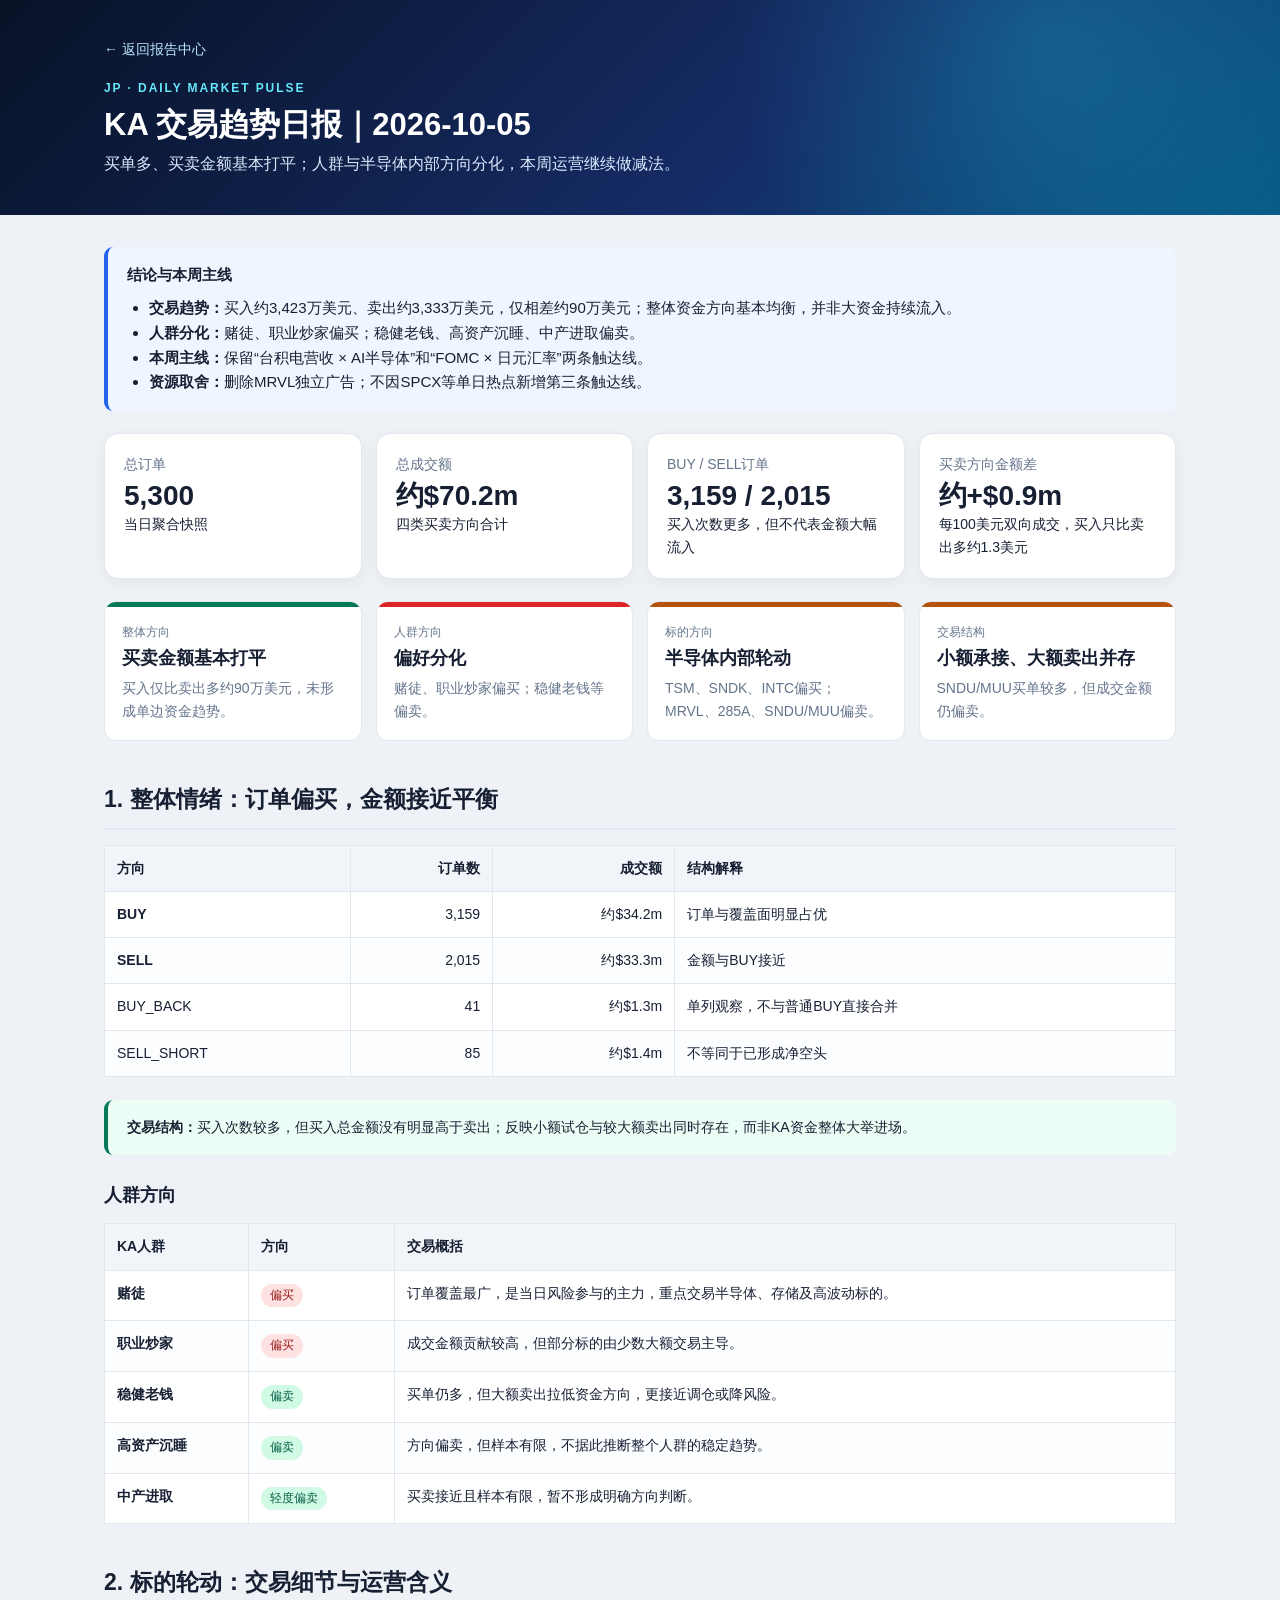
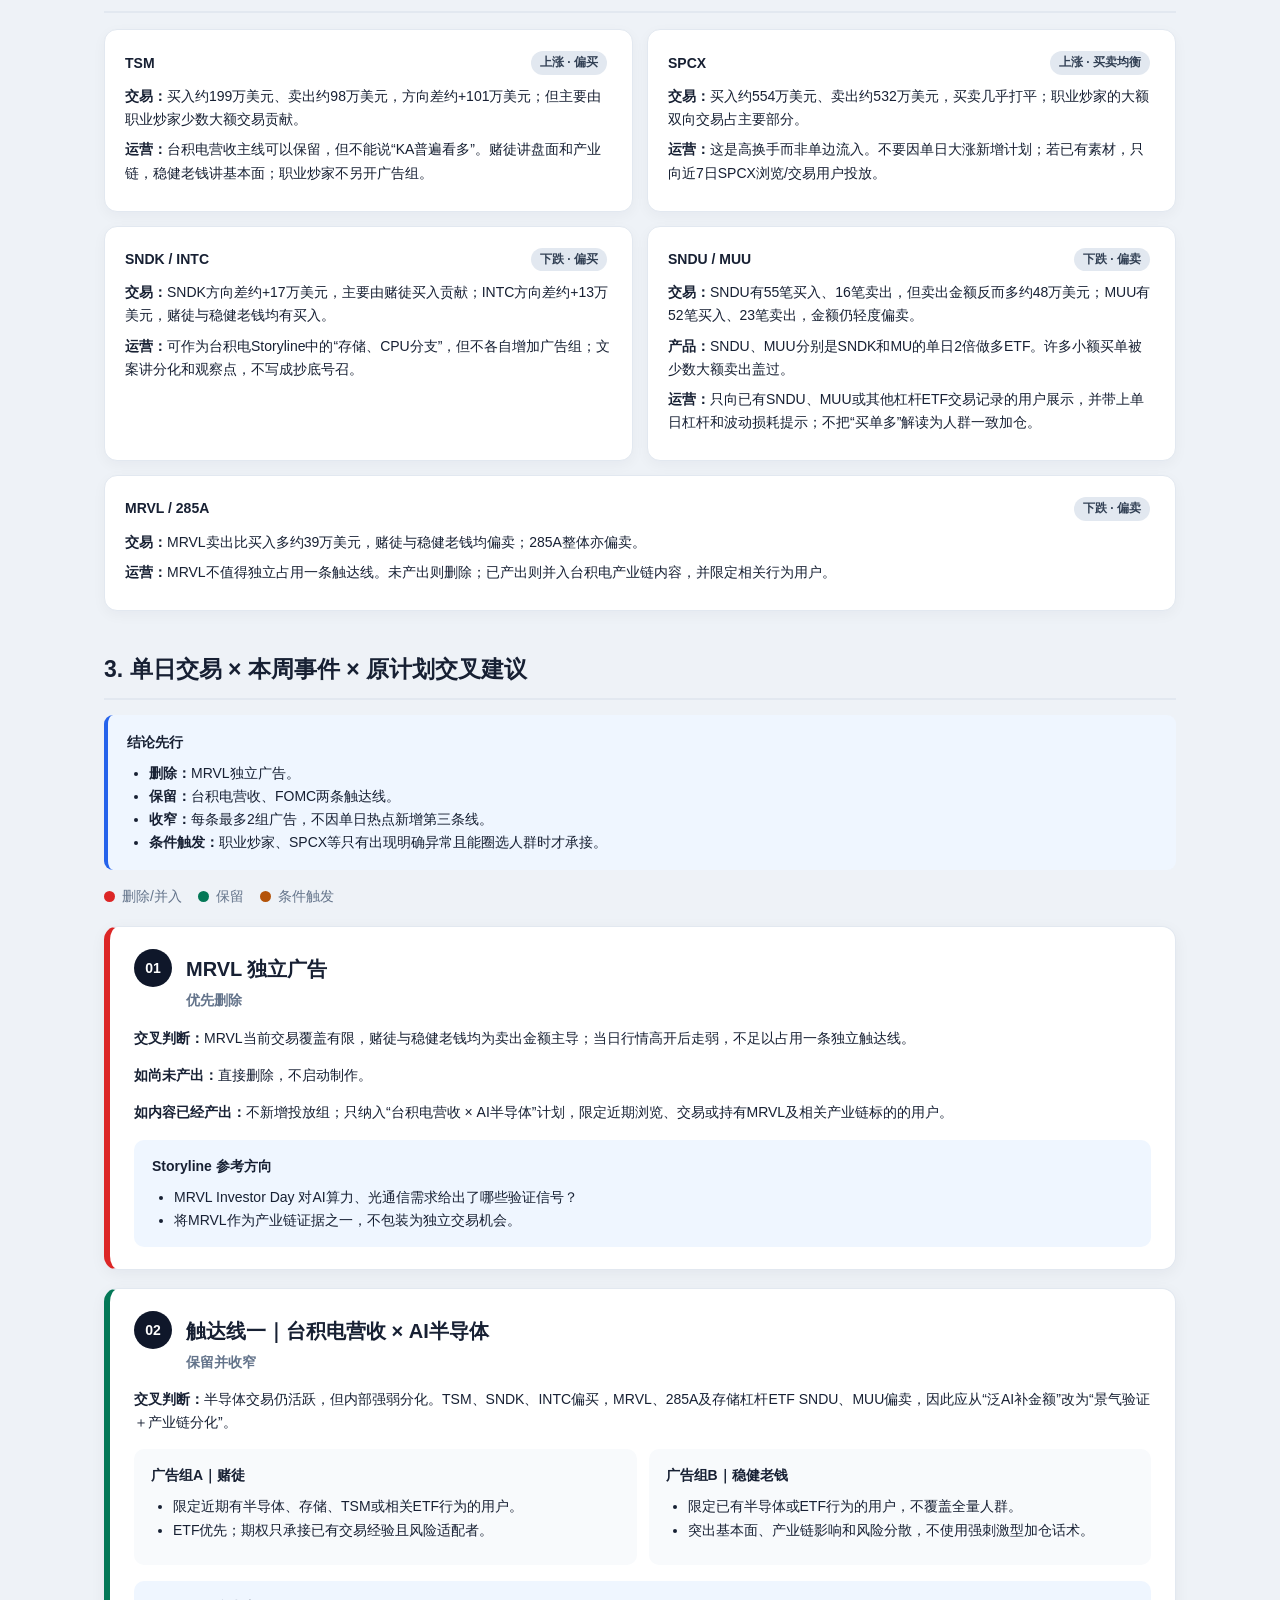
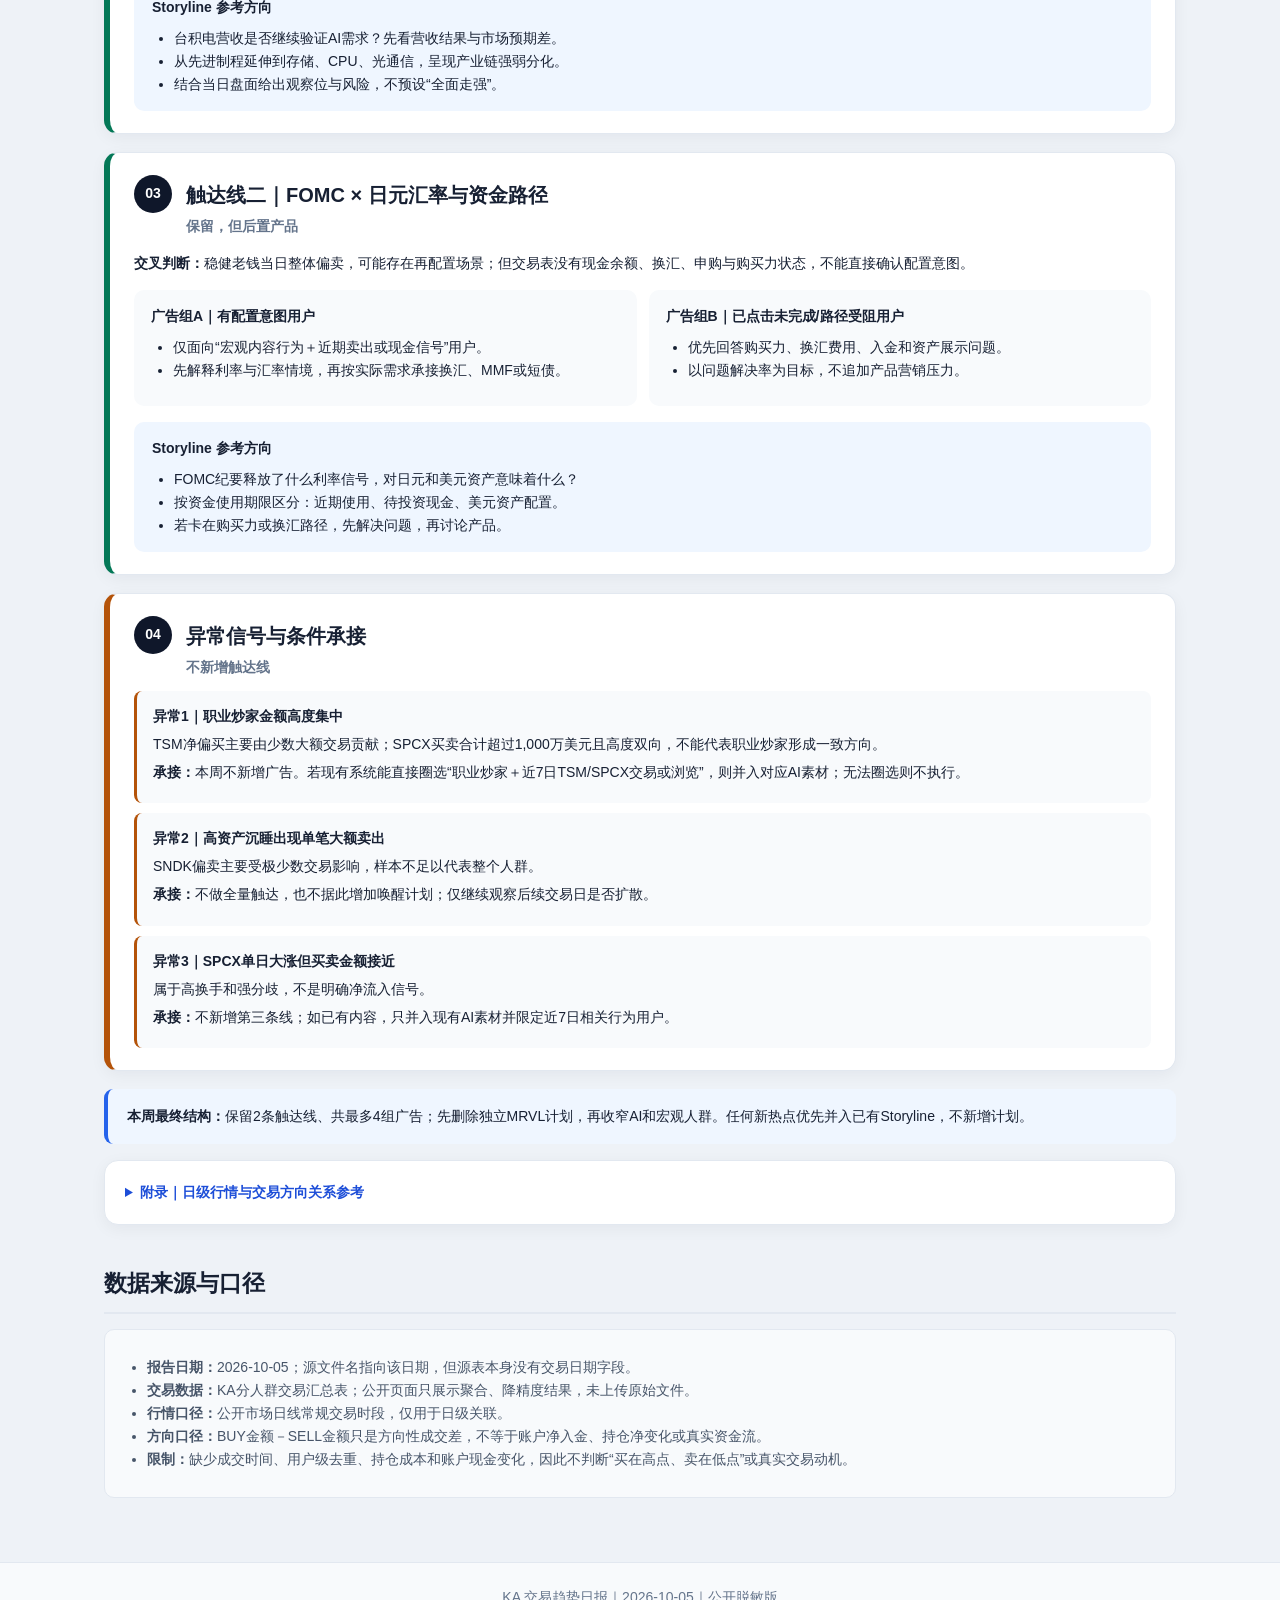
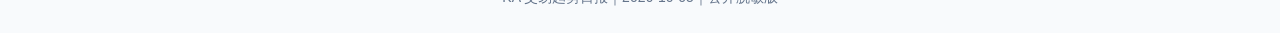
==== commit 78165422: "Polish hierarchy and action clarity" ====
--- a/reports/2026/2026-10-05/index.html
+++ b/reports/2026/2026-10-05/index.html
@@ -13,7 +13,15 @@
 <body class="report-page">
 <header class="hero report-hero"><div class="shell"><a class="back" href="../../../">← 返回报告中心</a><div class="eyebrow">JP · DAILY MARKET PULSE</div><h1>KA 交易趋势日报｜2026-10-05</h1><p>买单多、买卖金额基本打平；人群与半导体内部方向分化，本周运营继续做减法。</p></div></header>
 <main class="shell report-body">
-  <section class="callout executive"><strong>结论与本周主线：</strong>10月5日KA有较多小额买入，但买入约3,423万美元、卖出约3,333万美元，金额只差约90万美元，不能理解为大资金持续流入。赌徒、职业炒家偏买，稳健老钱等偏卖。<strong>本周保留“台积电营收 × AI半导体”和“FOMC × 日元汇率”两条线，删除MRVL独立广告，不因SPCX等单日热点增加第三条线。</strong></section>
+  <section class="callout executive">
+    <strong>结论与本周主线</strong>
+    <ul>
+      <li><strong>交易趋势：</strong>买入约3,423万美元、卖出约3,333万美元，仅相差约90万美元；整体资金方向基本均衡，并非大资金持续流入。</li>
+      <li><strong>人群分化：</strong>赌徒、职业炒家偏买；稳健老钱、高资产沉睡、中产进取偏卖。</li>
+      <li><strong>本周主线：</strong>保留“台积电营收 × AI半导体”和“FOMC × 日元汇率”两条触达线。</li>
+      <li><strong>资源取舍：</strong>删除MRVL独立广告；不因SPCX等单日热点新增第三条触达线。</li>
+    </ul>
+  </section>
 
   <div class="cards">
     <div class="card"><div class="label">总订单</div><div class="value">5,300</div><div>当日聚合快照</div></div>
@@ -23,10 +31,10 @@
   </div>
 
   <div class="signals">
-    <div class="signal-card stable"><i></i><small>全盘资金方向</small><strong>买卖金额基本打平</strong><span>买入比卖出仅多约90万美元</span></div>
-    <div class="signal-card alert"><i></i><small>人群方向</small><strong>分歧明显</strong><span>赌徒、职业炒家偏买；稳健老钱等偏卖</span></div>
-    <div class="signal-card watch"><i></i><small>标的集中</small><strong>SPCX需单列观察</strong><span>约占BUY+SELL成交额16%，且大额交易集中</span></div>
-    <div class="signal-card watch"><i></i><small>订单与金额</small><strong>不能只看买卖笔数</strong><span>SNDU买单更多，但卖出金额明显更高</span></div>
+    <div class="signal-card stable"><i></i><small>整体方向</small><strong>买卖金额基本打平</strong><span>买入仅比卖出多约90万美元，未形成单边资金趋势。</span></div>
+    <div class="signal-card alert"><i></i><small>人群方向</small><strong>偏好分化</strong><span>赌徒、职业炒家偏买；稳健老钱等偏卖。</span></div>
+    <div class="signal-card watch"><i></i><small>标的方向</small><strong>半导体内部轮动</strong><span>TSM、SNDK、INTC偏买；MRVL、285A、SNDU/MUU偏卖。</span></div>
+    <div class="signal-card watch"><i></i><small>交易结构</small><strong>小额承接、大额卖出并存</strong><span>SNDU/MUU买单较多，但成交金额仍偏卖。</span></div>
   </div>
 
   <h2>1. 整体情绪：订单偏买，金额接近平衡</h2>
@@ -36,7 +44,7 @@
     <tr><td>BUY_BACK</td><td class="num">41</td><td class="num">约$1.3m</td><td>单列观察，不与普通BUY直接合并</td></tr>
     <tr><td>SELL_SHORT</td><td class="num">85</td><td class="num">约$1.4m</td><td>不等同于已形成净空头</td></tr>
   </tbody></table>
-  <section class="callout green"><strong>用白话说：</strong>下买单的人和次数更多，但买入总金额并没有明显压过卖出总金额。更像“很多人在小额试仓，同时另一些人在较大额卖出”，而不是KA资金整体大举进场。</section>
+  <section class="callout green"><strong>交易结构：</strong>买入次数较多，但买入总金额没有明显高于卖出；反映小额试仓与较大额卖出同时存在，而非KA资金整体大举进场。</section>
 
   <h3>人群方向</h3>
   <table><thead><tr><th>KA人群</th><th>方向</th><th>交易概括</th></tr></thead><tbody>
@@ -49,17 +57,15 @@
 
   <h2>2. 标的轮动：交易细节与运营含义</h2>
   <div class="asset-grid">
-    <article class="asset-card"><div class="asset-head"><strong>TSM｜上涨＋偏买</strong><span class="tag">景气验证</span></div><p><b>交易：</b>买入约199万美元、卖出约98万美元，方向差约+101万美元；但主要由职业炒家少数大额交易贡献。</p><p><b>运营：</b>台积电营收主线可以保留，但不能说“KA普遍看多”。赌徒讲盘面和产业链，稳健老钱讲基本面；职业炒家不另开广告组。</p></article>
-    <article class="asset-card"><div class="asset-head"><strong>SPCX｜上涨＋高换手</strong><span class="tag amber">不新开线</span></div><p><b>交易：</b>买入约554万美元、卖出约532万美元，买卖几乎打平；职业炒家的大额双向交易占主要部分。</p><p><b>运营：</b>这是高换手而非单边流入。不要因单日大涨新增计划；若已有素材，只向近7日SPCX浏览/交易用户投放。</p></article>
-    <article class="asset-card"><div class="asset-head"><strong>SNDK / INTC｜下跌中承接</strong><span class="tag">赌徒更明显</span></div><p><b>交易：</b>SNDK方向差约+17万美元，主要由赌徒买入贡献；INTC方向差约+13万美元，赌徒与稳健老钱均有买入。</p><p><b>运营：</b>可作为台积电Storyline中的“存储、CPU分支”，但不各自增加广告组；文案讲分化和观察点，不写成抄底号召。</p></article>
-    <article class="asset-card"><div class="asset-head"><strong>SNDU / MUU｜订单与金额背离</strong><span class="tag amber">不要只看买单</span></div><p><b>交易：</b>SNDU有55笔买入、16笔卖出，但卖出金额反而多约48万美元；MUU有52笔买入、23笔卖出，金额仍轻度偏卖。</p><p><b>是什么：</b>SNDU、MUU分别是SNDK和MU的单日2倍做多ETF。许多小额买单被少数大额卖出盖过。</p><p><b>运营：</b>只向已有SNDU、MUU或其他杠杆ETF交易记录的用户展示，并带上单日杠杆和波动损耗提示；不把“买单多”解读为人群一致加仓。</p></article>
-    <article class="asset-card"><div class="asset-head"><strong>MRVL / 285A｜偏卖</strong><span class="tag green">删减优先</span></div><p><b>交易：</b>MRVL卖出比买入多约39万美元，赌徒与稳健老钱均偏卖；285A整体亦偏卖。</p><p><b>运营：</b>MRVL不值得独立占用一条触达线。未产出则删除；已产出则并入台积电产业链内容，并限定相关行为用户。</p></article>
+    <article class="asset-card"><div class="asset-head"><strong>TSM</strong><span class="tag move-up-buy">上涨 · 偏买</span></div><p><b>交易：</b>买入约199万美元、卖出约98万美元，方向差约+101万美元；但主要由职业炒家少数大额交易贡献。</p><p><b>运营：</b>台积电营收主线可以保留，但不能说“KA普遍看多”。赌徒讲盘面和产业链，稳健老钱讲基本面；职业炒家不另开广告组。</p></article>
+    <article class="asset-card"><div class="asset-head"><strong>SPCX</strong><span class="tag move-up-mixed">上涨 · 买卖均衡</span></div><p><b>交易：</b>买入约554万美元、卖出约532万美元，买卖几乎打平；职业炒家的大额双向交易占主要部分。</p><p><b>运营：</b>这是高换手而非单边流入。不要因单日大涨新增计划；若已有素材，只向近7日SPCX浏览/交易用户投放。</p></article>
+    <article class="asset-card"><div class="asset-head"><strong>SNDK / INTC</strong><span class="tag move-down-buy">下跌 · 偏买</span></div><p><b>交易：</b>SNDK方向差约+17万美元，主要由赌徒买入贡献；INTC方向差约+13万美元，赌徒与稳健老钱均有买入。</p><p><b>运营：</b>可作为台积电Storyline中的“存储、CPU分支”，但不各自增加广告组；文案讲分化和观察点，不写成抄底号召。</p></article>
+    <article class="asset-card"><div class="asset-head"><strong>SNDU / MUU</strong><span class="tag move-down-sell">下跌 · 偏卖</span></div><p><b>交易：</b>SNDU有55笔买入、16笔卖出，但卖出金额反而多约48万美元；MUU有52笔买入、23笔卖出，金额仍轻度偏卖。</p><p><b>产品：</b>SNDU、MUU分别是SNDK和MU的单日2倍做多ETF。许多小额买单被少数大额卖出盖过。</p><p><b>运营：</b>只向已有SNDU、MUU或其他杠杆ETF交易记录的用户展示，并带上单日杠杆和波动损耗提示；不把“买单多”解读为人群一致加仓。</p></article>
+    <article class="asset-card"><div class="asset-head"><strong>MRVL / 285A</strong><span class="tag move-down-sell">下跌 · 偏卖</span></div><p><b>交易：</b>MRVL卖出比买入多约39万美元，赌徒与稳健老钱均偏卖；285A整体亦偏卖。</p><p><b>运营：</b>MRVL不值得独立占用一条触达线。未产出则删除；已产出则并入台积电产业链内容，并限定相关行为用户。</p></article>
   </div>
 
-  <details class="panel appendix"><summary><strong>补充｜为什么不能只看订单数？</strong></summary><blockquote>例如SNDU买单远多于卖单，但一笔或少数几笔大额卖出就让卖出总金额更高。运营上，订单数代表“参与面”，成交额更接近“资金力度”，两者必须一起看。</blockquote></details>
-
   <h2>3. 单日交易 × 本周事件 × 原计划交叉建议</h2>
-  <p class="lead">原则：优先做减法，不因单日新信号增加运营负担。本周维持 <strong>2条触达线</strong>；每条最多 <strong>2组广告</strong>，只有当后续出现更强证据时才考虑第三条。</p>
+  <section class="callout action-summary"><strong>结论先行</strong><ul><li><strong>删除：</strong>MRVL独立广告。</li><li><strong>保留：</strong>台积电营收、FOMC两条触达线。</li><li><strong>收窄：</strong>每条最多2组广告，不因单日热点新增第三条线。</li><li><strong>条件触发：</strong>职业炒家、SPCX等只有出现明确异常且能圈选人群时才承接。</li></ul></section>
 
   <div class="decision-legend"><span><i class="delete-dot"></i>删除/并入</span><span><i class="keep-dot"></i>保留</span><span><i class="hold-dot"></i>条件触发</span></div>
 
@@ -86,9 +92,12 @@
   </section>
 
   <section class="decision-card hold">
-    <div class="decision-head"><span class="decision-no">04</span><div><h3>其他人群与热点作为条件触发</h3><p class="decision-label">不新增触达线</p></div></div>
-    <ul><li><strong>职业炒家：</strong>本表没有UID，不能直接产出客经名单。可执行方式是由数据同学按“职业炒家标签＋近7日相关标的交易/浏览＋成交额门槛”生成一次性名单；若本周无法获得名单，则不触达，不新增运营动作。</li><li><strong>高资产沉睡、中产进取：</strong>本周不做全量触达；只有现有投放系统能直接圈出明确浏览或交易行为时，才并入已有广告组。</li><li><strong>SPCX等临时热点：</strong>不因单日异动新增第三条计划；已有内容仅圈近7日浏览/交易用户，没有行为圈选能力则不投。</li></ul>
-    <details class="inline-detail"><summary>职业炒家名单口径参考</summary><ul><li>人群标签：职业炒家。</li><li>行为条件：近7日交易或浏览TSM、SPCX及当周事件相关标的。</li><li>价值条件：成交额达到该人群内部约定门槛；具体阈值由数据/客经根据可用字段设置。</li><li>排除：当天已进入AI或宏观广告组、购买力/交易异常未解决用户。</li></ul></details>
+    <div class="decision-head"><span class="decision-no">04</span><div><h3>异常信号与条件承接</h3><p class="decision-label">不新增触达线</p></div></div>
+    <div class="anomaly-list">
+      <div><strong>异常1｜职业炒家金额高度集中</strong><p>TSM净偏买主要由少数大额交易贡献；SPCX买卖合计超过1,000万美元且高度双向，不能代表职业炒家形成一致方向。</p><p><b>承接：</b>本周不新增广告。若现有系统能直接圈选“职业炒家＋近7日TSM/SPCX交易或浏览”，则并入对应AI素材；无法圈选则不执行。</p></div>
+      <div><strong>异常2｜高资产沉睡出现单笔大额卖出</strong><p>SNDK偏卖主要受极少数交易影响，样本不足以代表整个人群。</p><p><b>承接：</b>不做全量触达，也不据此增加唤醒计划；仅继续观察后续交易日是否扩散。</p></div>
+      <div><strong>异常3｜SPCX单日大涨但买卖金额接近</strong><p>属于高换手和强分歧，不是明确净流入信号。</p><p><b>承接：</b>不新增第三条线；如已有内容，只并入现有AI素材并限定近7日相关行为用户。</p></div>
+    </div>
   </section>
 
   <section class="callout"><strong>本周最终结构：</strong>保留2条触达线、共最多4组广告；先删除独立MRVL计划，再收窄AI和宏观人群。任何新热点优先并入已有Storyline，不新增计划。</section>
--- a/assets/site.css
+++ b/assets/site.css
@@ -1 +1 @@
-:root{--ink:#172033;--muted:#64748b;--line:#e2e8f0;--soft:#f8fafc;--blue:#2563eb;--navy:#0f172a;--cyan:#0891b2;--red:#dc2626;--red-soft:#fef2f2;--amber:#b45309;--amber-soft:#fffbeb;--green:#047857;--green-soft:#ecfdf5;--purple:#7c3aed;--purple-soft:#f5f3ff}*{box-sizing:border-box}html{scroll-behavior:smooth}body{margin:0;color:var(--ink);background:#eef2f7;font:14px/1.65 -apple-system,BlinkMacSystemFont,"Segoe UI","PingFang SC","Hiragino Sans GB","Microsoft YaHei",sans-serif}.shell{max-width:1120px;margin:0 auto;padding-left:24px;padding-right:24px}.hero{padding:54px 0;color:#fff;background:radial-gradient(circle at 82% 20%,rgba(34,211,238,.24),transparent 30%),linear-gradient(135deg,#081226,#152c66 60%,#075985)}.hero h1{margin:7px 0 8px;font-size:36px;line-height:1.2}.hero p{max-width:760px;margin:0;color:#dbeafe;font-size:16px}.eyebrow{color:#67e8f9;font-size:12px;font-weight:750;letter-spacing:.16em}.back{display:inline-block;margin-bottom:18px;color:#bae6fd;text-decoration:none}.wrap,.report-body{padding-top:32px;padding-bottom:64px}.notice,.callout{padding:16px 19px;border-left:4px solid var(--amber);border-radius:9px;background:var(--amber-soft)}.callout{border-color:var(--blue);background:#eff6ff}.callout.green{border-color:var(--green);background:var(--green-soft)}.callout.red{border-color:var(--red);background:var(--red-soft)}.summary,.cards,.signals{display:grid;grid-template-columns:repeat(4,1fr);gap:14px;margin:22px 0}.card,.report-card,.panel{border:1px solid var(--line);border-radius:14px;background:#fff;box-shadow:0 4px 16px rgba(15,23,42,.05)}.card{padding:19px}.label{color:var(--muted)}.value{margin-top:3px;font-size:28px;font-weight:780;line-height:1.2}.delta-pos{color:var(--red)}.delta-neg{color:var(--green)}.section-title{margin:38px 0 15px;font-size:23px}.report-card{display:grid;grid-template-columns:1fr auto;gap:24px;align-items:center;padding:23px;margin:14px 0}.report-card h2{margin:0 0 5px;font-size:20px}.report-card p{margin:4px 0;color:var(--muted)}.tags{margin-top:10px}.tag{display:inline-block;margin:2px 5px 2px 0;padding:2px 9px;border-radius:999px;color:#1d4ed8;background:#dbeafe;font-size:12px}.tag.green{color:#065f46;background:#d1fae5}.tag.amber{color:#92400e;background:#fef3c7}.tag.red{color:#991b1b;background:#fee2e2}.button{display:inline-block;padding:10px 17px;border-radius:9px;color:#fff;background:var(--blue);text-decoration:none;font-weight:680;white-space:nowrap}.button.secondary{color:#1d4ed8;background:#dbeafe}.report-hero{padding:38px 0}.report-hero h1{font-size:31px}.report-body h2{margin:40px 0 15px;padding-bottom:9px;border-bottom:2px solid var(--line);font-size:23px}.report-body h3{margin:26px 0 10px;font-size:18px}.lead{font-size:16px}.panel{padding:20px;margin:16px 0}.executive{font-size:15px}.signal-card{position:relative;padding:20px 17px 17px;border:1px solid var(--line);border-radius:12px;background:#fff;overflow:hidden}.signal-card i{position:absolute;inset:0 0 auto 0;width:100%;height:5px}.signal-card.stable i{background:var(--green)}.signal-card.alert i{background:var(--red)}.signal-card.watch i{background:var(--amber)}.signal-card strong{display:block;margin:3px 0;font-size:18px}.signal-card small,.signal-card span{display:block;color:var(--muted)}table{width:100%;border-collapse:collapse;margin:13px 0 23px;background:#fff}th,td{padding:11px 12px;border:1px solid var(--line);text-align:left;vertical-align:top}th{background:#f1f5f9;font-weight:680;white-space:nowrap}tbody tr:nth-child(even){background:#fbfdff}.num{text-align:right;font-variant-numeric:tabular-nums}.up{color:var(--red);font-weight:700}.down{color:var(--green);font-weight:700}.muted{color:var(--muted)}ul,ol{margin:8px 0 8px 22px;padding:0}.asset-grid{display:grid;grid-template-columns:1fr 1fr;gap:14px;margin:16px 0}.asset-card{padding:19px 20px;border:1px solid var(--line);border-radius:13px;background:#fff;box-shadow:0 4px 14px rgba(15,23,42,.04)}.asset-card:last-child:nth-child(odd){grid-column:1/-1}.asset-head{display:flex;align-items:center;justify-content:space-between;gap:12px;margin-bottom:8px}.asset-card p{margin:7px 0}.decision-legend{display:flex;flex-wrap:wrap;gap:16px;margin:15px 0;color:var(--muted)}.decision-legend span{display:flex;align-items:center;gap:7px}.decision-legend i{width:11px;height:11px;border-radius:50%}.delete-dot{background:var(--red)}.keep-dot{background:var(--green)}.hold-dot{background:var(--amber)}.decision-label{margin:3px 0 0;color:var(--muted);font-weight:700}.inline-detail{margin-top:13px;padding:12px 15px;border-radius:9px;background:var(--soft)}.inline-detail summary{cursor:pointer;font-weight:700}.decision-card{margin:18px 0;padding:22px 24px;border:1px solid var(--line);border-left:6px solid var(--blue);border-radius:14px;background:#fff;box-shadow:0 4px 16px rgba(15,23,42,.05)}.decision-card.delete{border-left-color:var(--red)}.decision-card.keep{border-left-color:var(--green)}.decision-card.hold{border-left-color:var(--amber)}.decision-head{display:flex;align-items:flex-start;gap:14px;margin-bottom:12px}.decision-head h3{margin:4px 0 0;font-size:20px}.decision-no{display:flex;flex:0 0 38px;align-items:center;justify-content:center;width:38px;height:38px;border-radius:50%;color:#fff;background:var(--navy);font-weight:800}.ad-groups{display:grid;grid-template-columns:1fr 1fr;gap:12px;margin:15px 0}.ad-groups>div{padding:15px 17px;border-radius:10px;background:var(--soft)}.storyline{margin-top:16px;padding:15px 18px;border-radius:10px;background:#eff6ff}.storyline ul{margin-bottom:0}.appendix summary{cursor:pointer;color:#1d4ed8}.appendix[open] summary{margin-bottom:14px}.source{padding:18px 20px;border:1px solid var(--line);border-radius:10px;background:var(--soft);color:#475569}footer{padding:23px;text-align:center;color:var(--muted);border-top:1px solid var(--line);background:#f8fafc}@media(max-width:820px){.summary,.cards,.signals{grid-template-columns:1fr 1fr}.report-card,.ad-groups,.asset-grid{grid-template-columns:1fr}.asset-card:last-child:nth-child(odd){grid-column:auto}table{display:block;overflow-x:auto;font-size:12px}.hero h1{font-size:29px}}@media(max-width:520px){.summary,.cards,.signals{grid-template-columns:1fr}.shell{padding-left:17px;padding-right:17px}}@media print{body{background:#fff}.hero{-webkit-print-color-adjust:exact;print-color-adjust:exact}.panel,.card{break-inside:avoid}}
+:root{--ink:#172033;--muted:#64748b;--line:#e2e8f0;--soft:#f8fafc;--blue:#2563eb;--navy:#0f172a;--cyan:#0891b2;--red:#dc2626;--red-soft:#fef2f2;--amber:#b45309;--amber-soft:#fffbeb;--green:#047857;--green-soft:#ecfdf5;--purple:#7c3aed;--purple-soft:#f5f3ff}*{box-sizing:border-box}html{scroll-behavior:smooth}body{margin:0;color:var(--ink);background:#eef2f7;font:14px/1.65 -apple-system,BlinkMacSystemFont,"Segoe UI","PingFang SC","Hiragino Sans GB","Microsoft YaHei",sans-serif}.shell{max-width:1120px;margin:0 auto;padding-left:24px;padding-right:24px}.hero{padding:54px 0;color:#fff;background:radial-gradient(circle at 82% 20%,rgba(34,211,238,.24),transparent 30%),linear-gradient(135deg,#081226,#152c66 60%,#075985)}.hero h1{margin:7px 0 8px;font-size:36px;line-height:1.2}.hero p{max-width:760px;margin:0;color:#dbeafe;font-size:16px}.eyebrow{color:#67e8f9;font-size:12px;font-weight:750;letter-spacing:.16em}.back{display:inline-block;margin-bottom:18px;color:#bae6fd;text-decoration:none}.wrap,.report-body{padding-top:32px;padding-bottom:64px}.notice,.callout{padding:16px 19px;border-left:4px solid var(--amber);border-radius:9px;background:var(--amber-soft)}.callout{border-color:var(--blue);background:#eff6ff}.callout.green{border-color:var(--green);background:var(--green-soft)}.callout.red{border-color:var(--red);background:var(--red-soft)}.summary,.cards,.signals{display:grid;grid-template-columns:repeat(4,1fr);gap:14px;margin:22px 0}.card,.report-card,.panel{border:1px solid var(--line);border-radius:14px;background:#fff;box-shadow:0 4px 16px rgba(15,23,42,.05)}.card{padding:19px}.label{color:var(--muted)}.value{margin-top:3px;font-size:28px;font-weight:780;line-height:1.2}.delta-pos{color:var(--red)}.delta-neg{color:var(--green)}.section-title{margin:38px 0 15px;font-size:23px}.report-card{display:grid;grid-template-columns:1fr auto;gap:24px;align-items:center;padding:23px;margin:14px 0}.report-card h2{margin:0 0 5px;font-size:20px}.report-card p{margin:4px 0;color:var(--muted)}.tags{margin-top:10px}.tag{display:inline-block;margin:2px 5px 2px 0;padding:2px 9px;border-radius:999px;color:#1d4ed8;background:#dbeafe;font-size:12px}.tag.green{color:#065f46;background:#d1fae5}.tag.amber{color:#92400e;background:#fef3c7}.tag.red{color:#991b1b;background:#fee2e2}.button{display:inline-block;padding:10px 17px;border-radius:9px;color:#fff;background:var(--blue);text-decoration:none;font-weight:680;white-space:nowrap}.button.secondary{color:#1d4ed8;background:#dbeafe}.report-hero{padding:38px 0}.report-hero h1{font-size:31px}.report-body h2{margin:40px 0 15px;padding-bottom:9px;border-bottom:2px solid var(--line);font-size:23px}.report-body h3{margin:26px 0 10px;font-size:18px}.lead{font-size:16px}.panel{padding:20px;margin:16px 0}.executive{font-size:15px}.signal-card{position:relative;padding:20px 17px 17px;border:1px solid var(--line);border-radius:12px;background:#fff;overflow:hidden}.signal-card i{position:absolute;inset:0 0 auto 0;width:100%;height:5px}.signal-card.stable i{background:var(--green)}.signal-card.alert i{background:var(--red)}.signal-card.watch i{background:var(--amber)}.signal-card strong{display:block;margin:3px 0;font-size:18px}.signal-card small,.signal-card span{display:block;color:var(--muted)}table{width:100%;border-collapse:collapse;margin:13px 0 23px;background:#fff}th,td{padding:11px 12px;border:1px solid var(--line);text-align:left;vertical-align:top}th{background:#f1f5f9;font-weight:680;white-space:nowrap}tbody tr:nth-child(even){background:#fbfdff}.num{text-align:right;font-variant-numeric:tabular-nums}.up{color:var(--red);font-weight:700}.down{color:var(--green);font-weight:700}.muted{color:var(--muted)}ul,ol{margin:8px 0 8px 22px;padding:0}.asset-grid{display:grid;grid-template-columns:1fr 1fr;gap:14px;margin:16px 0}.asset-card{padding:19px 20px;border:1px solid var(--line);border-radius:13px;background:#fff;box-shadow:0 4px 14px rgba(15,23,42,.04)}.asset-card:last-child:nth-child(odd){grid-column:1/-1}.asset-head{display:flex;align-items:center;justify-content:space-between;gap:12px;margin-bottom:8px}.asset-card p{margin:7px 0}.tag.move-up-buy,.tag.move-up-mixed,.tag.move-down-buy,.tag.move-down-sell{color:#334155;background:#e2e8f0;font-weight:700}.anomaly-list{display:grid;gap:10px;margin-top:12px}.anomaly-list>div{padding:14px 16px;border-left:3px solid var(--amber);border-radius:8px;background:var(--soft)}.anomaly-list p{margin:5px 0}.action-summary ul,.executive ul{margin-bottom:0}.decision-legend{display:flex;flex-wrap:wrap;gap:16px;margin:15px 0;color:var(--muted)}.decision-legend span{display:flex;align-items:center;gap:7px}.decision-legend i{width:11px;height:11px;border-radius:50%}.delete-dot{background:var(--red)}.keep-dot{background:var(--green)}.hold-dot{background:var(--amber)}.decision-label{margin:3px 0 0;color:var(--muted);font-weight:700}.inline-detail{margin-top:13px;padding:12px 15px;border-radius:9px;background:var(--soft)}.inline-detail summary{cursor:pointer;font-weight:700}.decision-card{margin:18px 0;padding:22px 24px;border:1px solid var(--line);border-left:6px solid var(--blue);border-radius:14px;background:#fff;box-shadow:0 4px 16px rgba(15,23,42,.05)}.decision-card.delete{border-left-color:var(--red)}.decision-card.keep{border-left-color:var(--green)}.decision-card.hold{border-left-color:var(--amber)}.decision-head{display:flex;align-items:flex-start;gap:14px;margin-bottom:12px}.decision-head h3{margin:4px 0 0;font-size:20px}.decision-no{display:flex;flex:0 0 38px;align-items:center;justify-content:center;width:38px;height:38px;border-radius:50%;color:#fff;background:var(--navy);font-weight:800}.ad-groups{display:grid;grid-template-columns:1fr 1fr;gap:12px;margin:15px 0}.ad-groups>div{padding:15px 17px;border-radius:10px;background:var(--soft)}.storyline{margin-top:16px;padding:15px 18px;border-radius:10px;background:#eff6ff}.storyline ul{margin-bottom:0}.appendix summary{cursor:pointer;color:#1d4ed8}.appendix[open] summary{margin-bottom:14px}.source{padding:18px 20px;border:1px solid var(--line);border-radius:10px;background:var(--soft);color:#475569}footer{padding:23px;text-align:center;color:var(--muted);border-top:1px solid var(--line);background:#f8fafc}@media(max-width:820px){.summary,.cards,.signals{grid-template-columns:1fr 1fr}.report-card,.ad-groups,.asset-grid{grid-template-columns:1fr}.asset-card:last-child:nth-child(odd){grid-column:auto}table{display:block;overflow-x:auto;font-size:12px}.hero h1{font-size:29px}}@media(max-width:520px){.summary,.cards,.signals{grid-template-columns:1fr}.shell{padding-left:17px;padding-right:17px}}@media print{body{background:#fff}.hero{-webkit-print-color-adjust:exact;print-color-adjust:exact}.panel,.card{break-inside:avoid}}
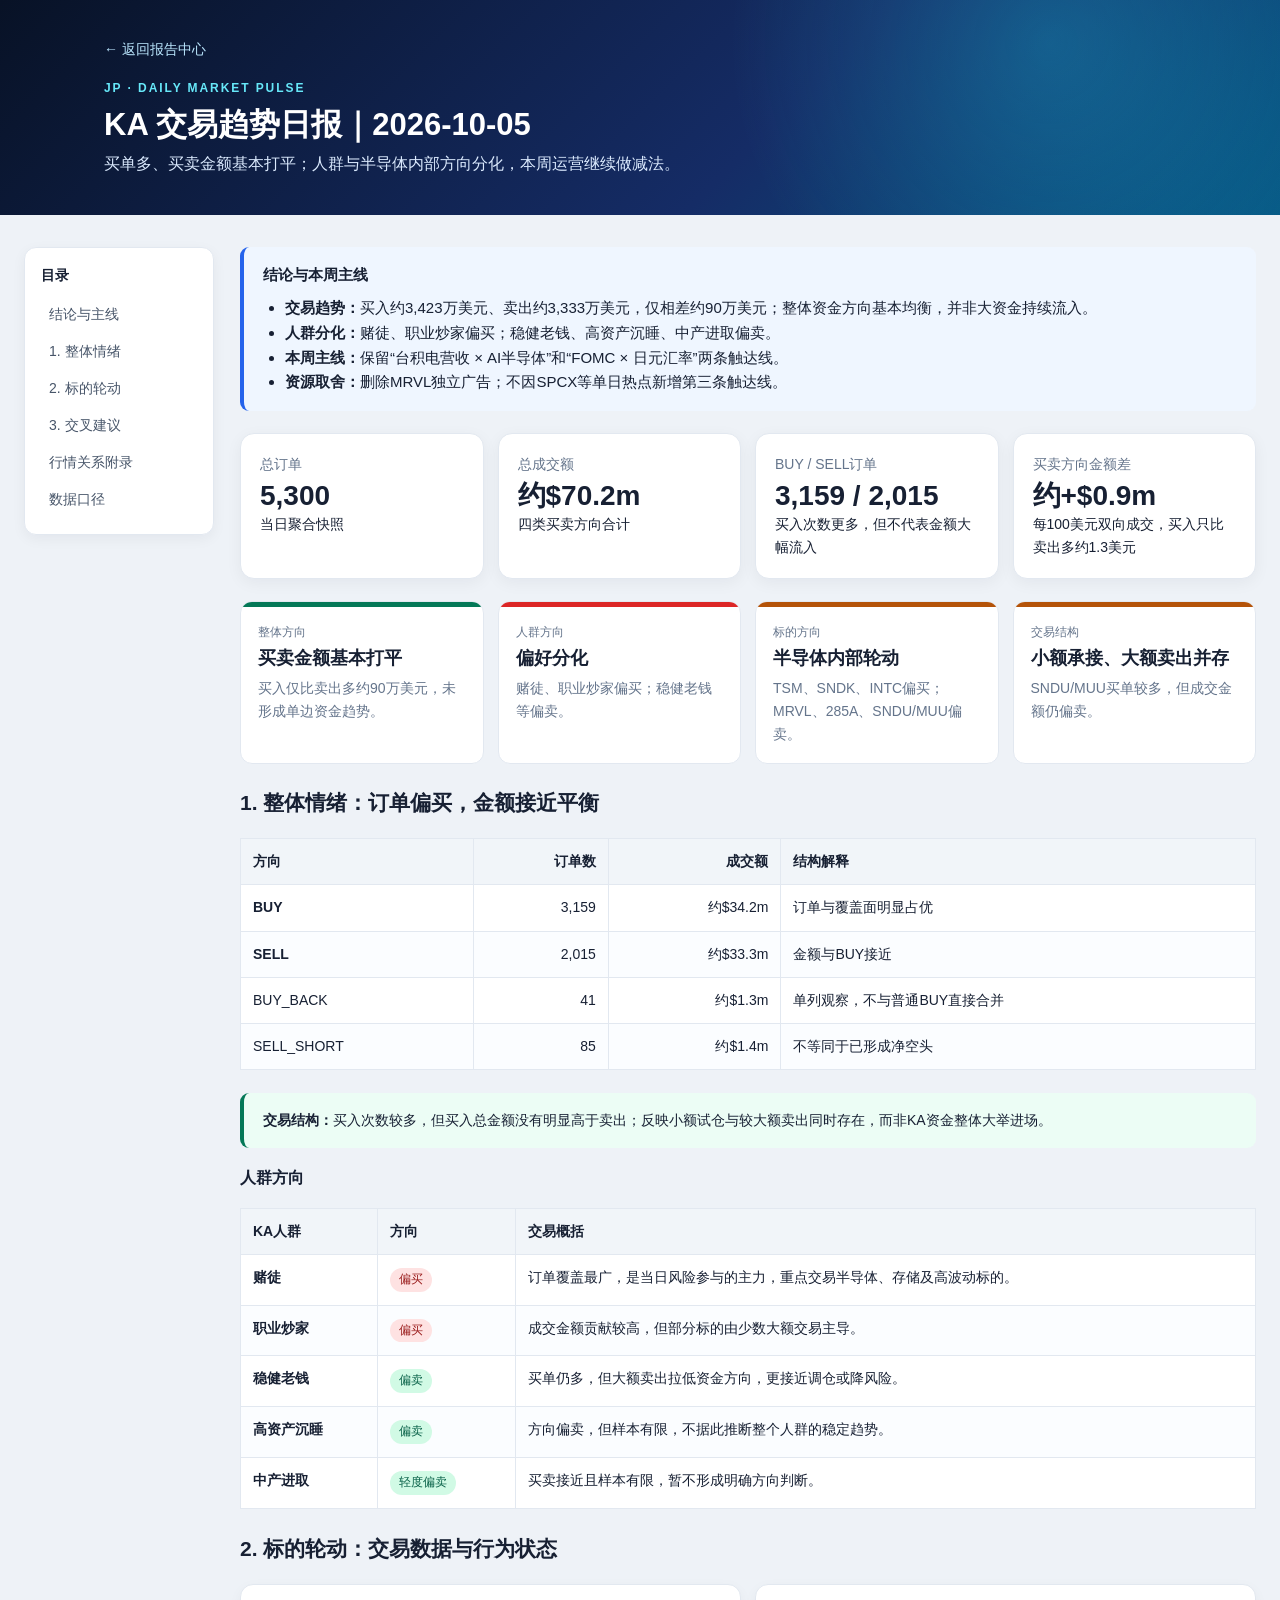
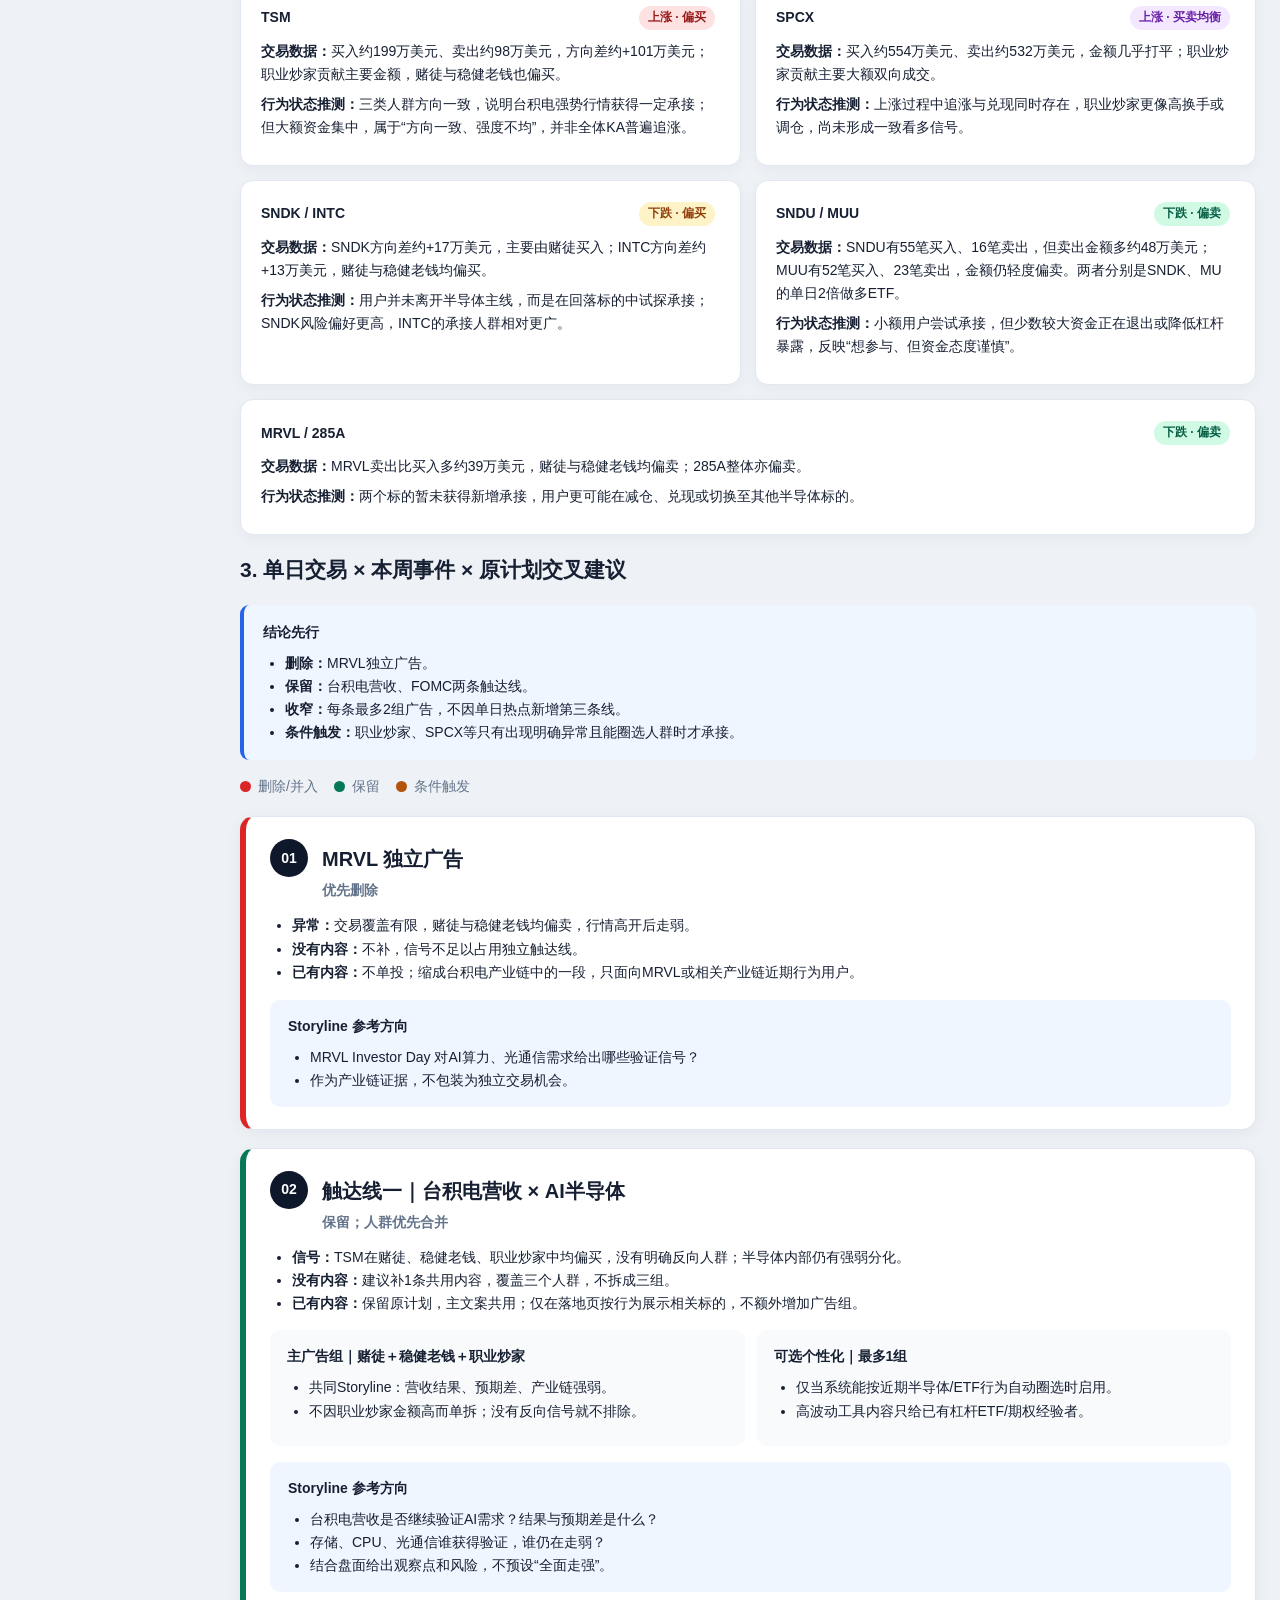
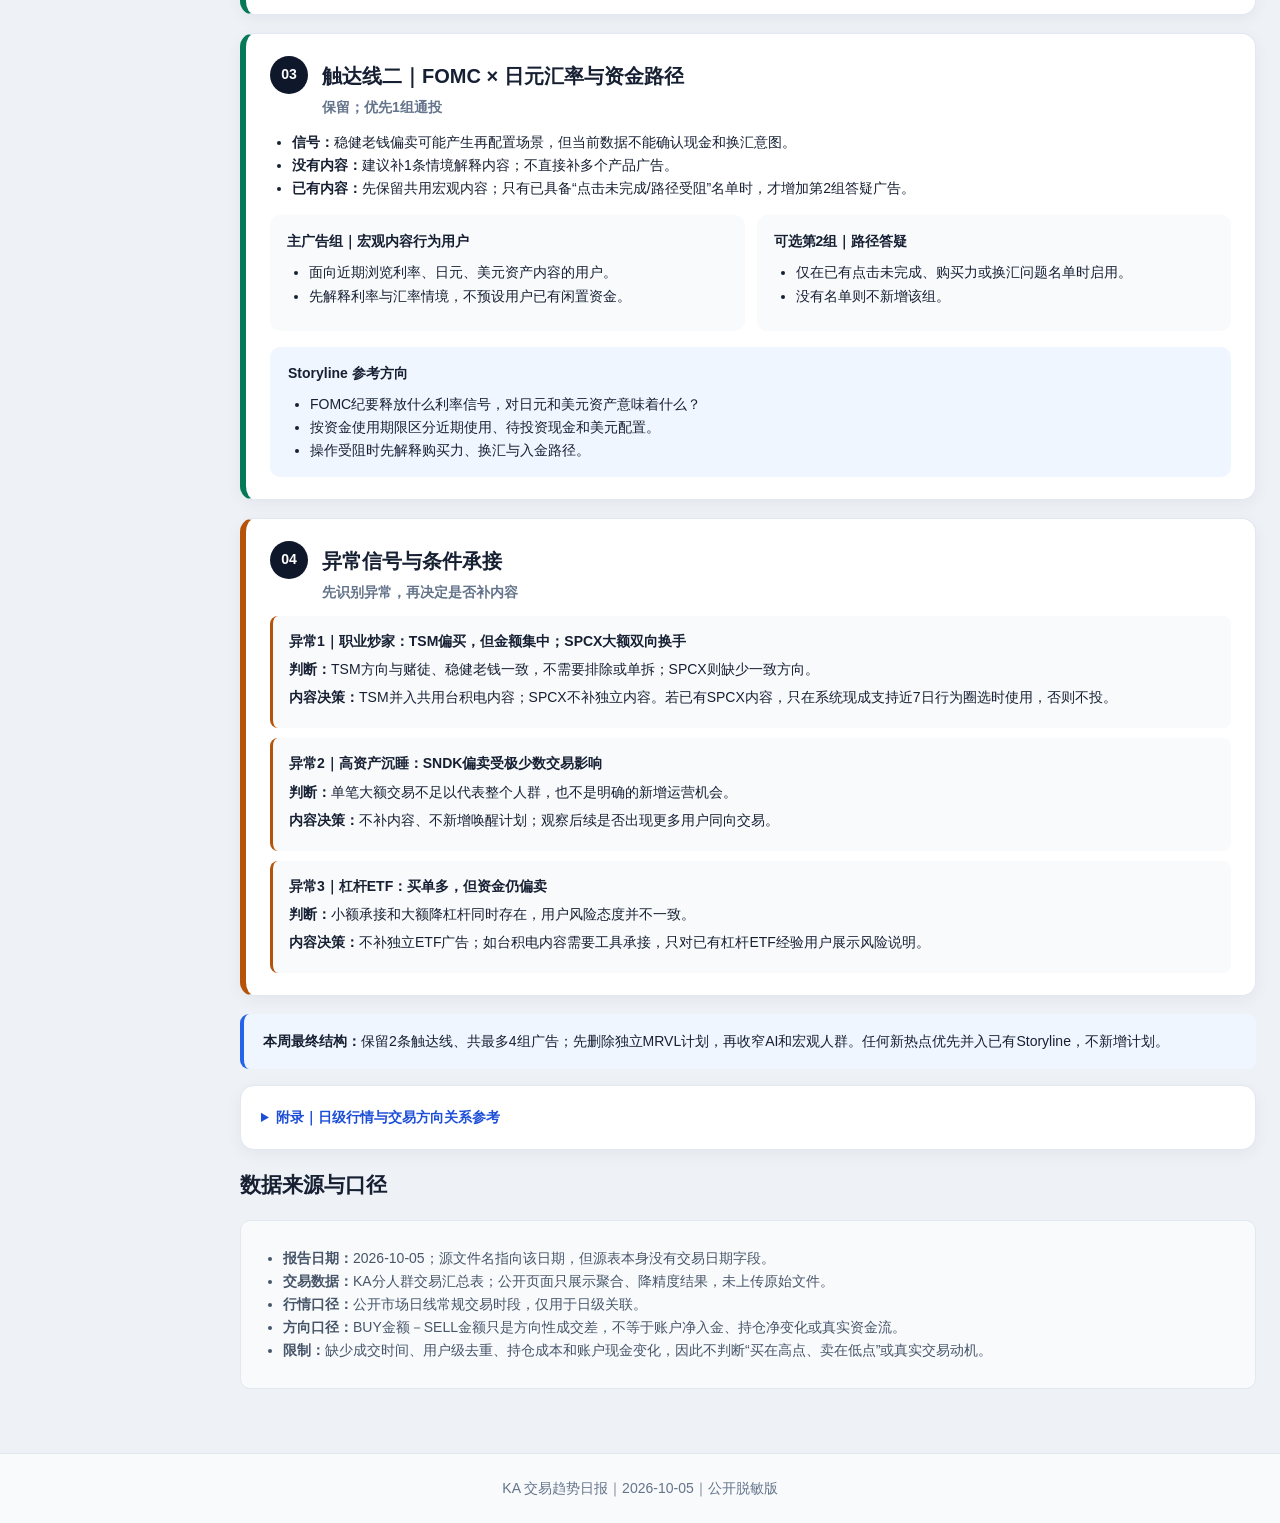
==== commit efe5602f: "Separate behavior analysis from execution" ====
--- a/reports/2026/2026-10-05/index.html
+++ b/reports/2026/2026-10-05/index.html
@@ -12,8 +12,10 @@
 </head>
 <body class="report-page">
 <header class="hero report-hero"><div class="shell"><a class="back" href="../../../">← 返回报告中心</a><div class="eyebrow">JP · DAILY MARKET PULSE</div><h1>KA 交易趋势日报｜2026-10-05</h1><p>买单多、买卖金额基本打平；人群与半导体内部方向分化，本周运营继续做减法。</p></div></header>
-<main class="shell report-body">
-  <section class="callout executive">
+<main class="shell report-layout">
+  <aside class="toc"><strong>目录</strong><a href="#overview">结论与主线</a><a href="#sentiment">1. 整体情绪</a><a href="#rotation">2. 标的轮动</a><a href="#strategy">3. 交叉建议</a><a href="#appendix">行情关系附录</a><a href="#methodology">数据口径</a></aside>
+  <div class="report-content">
+  <section class="callout executive" id="overview">
     <strong>结论与本周主线</strong>
     <ul>
       <li><strong>交易趋势：</strong>买入约3,423万美元、卖出约3,333万美元，仅相差约90万美元；整体资金方向基本均衡，并非大资金持续流入。</li>
@@ -37,7 +39,7 @@
     <div class="signal-card watch"><i></i><small>交易结构</small><strong>小额承接、大额卖出并存</strong><span>SNDU/MUU买单较多，但成交金额仍偏卖。</span></div>
   </div>
 
-  <h2>1. 整体情绪：订单偏买，金额接近平衡</h2>
+  <h2 id="sentiment">1. 整体情绪：订单偏买，金额接近平衡</h2>
   <table><thead><tr><th>方向</th><th class="num">订单数</th><th class="num">成交额</th><th>结构解释</th></tr></thead><tbody>
     <tr><td><strong>BUY</strong></td><td class="num">3,159</td><td class="num">约$34.2m</td><td>订单与覆盖面明显占优</td></tr>
     <tr><td><strong>SELL</strong></td><td class="num">2,015</td><td class="num">约$33.3m</td><td>金额与BUY接近</td></tr>
@@ -55,54 +57,52 @@
     <tr><td><strong>中产进取</strong></td><td><span class="tag green">轻度偏卖</span></td><td>买卖接近且样本有限，暂不形成明确方向判断。</td></tr>
   </tbody></table>
 
-  <h2>2. 标的轮动：交易细节与运营含义</h2>
+  <h2 id="rotation">2. 标的轮动：交易数据与行为状态</h2>
   <div class="asset-grid">
-    <article class="asset-card"><div class="asset-head"><strong>TSM</strong><span class="tag move-up-buy">上涨 · 偏买</span></div><p><b>交易：</b>买入约199万美元、卖出约98万美元，方向差约+101万美元；但主要由职业炒家少数大额交易贡献。</p><p><b>运营：</b>台积电营收主线可以保留，但不能说“KA普遍看多”。赌徒讲盘面和产业链，稳健老钱讲基本面；职业炒家不另开广告组。</p></article>
-    <article class="asset-card"><div class="asset-head"><strong>SPCX</strong><span class="tag move-up-mixed">上涨 · 买卖均衡</span></div><p><b>交易：</b>买入约554万美元、卖出约532万美元，买卖几乎打平；职业炒家的大额双向交易占主要部分。</p><p><b>运营：</b>这是高换手而非单边流入。不要因单日大涨新增计划；若已有素材，只向近7日SPCX浏览/交易用户投放。</p></article>
-    <article class="asset-card"><div class="asset-head"><strong>SNDK / INTC</strong><span class="tag move-down-buy">下跌 · 偏买</span></div><p><b>交易：</b>SNDK方向差约+17万美元，主要由赌徒买入贡献；INTC方向差约+13万美元，赌徒与稳健老钱均有买入。</p><p><b>运营：</b>可作为台积电Storyline中的“存储、CPU分支”，但不各自增加广告组；文案讲分化和观察点，不写成抄底号召。</p></article>
-    <article class="asset-card"><div class="asset-head"><strong>SNDU / MUU</strong><span class="tag move-down-sell">下跌 · 偏卖</span></div><p><b>交易：</b>SNDU有55笔买入、16笔卖出，但卖出金额反而多约48万美元；MUU有52笔买入、23笔卖出，金额仍轻度偏卖。</p><p><b>产品：</b>SNDU、MUU分别是SNDK和MU的单日2倍做多ETF。许多小额买单被少数大额卖出盖过。</p><p><b>运营：</b>只向已有SNDU、MUU或其他杠杆ETF交易记录的用户展示，并带上单日杠杆和波动损耗提示；不把“买单多”解读为人群一致加仓。</p></article>
-    <article class="asset-card"><div class="asset-head"><strong>MRVL / 285A</strong><span class="tag move-down-sell">下跌 · 偏卖</span></div><p><b>交易：</b>MRVL卖出比买入多约39万美元，赌徒与稳健老钱均偏卖；285A整体亦偏卖。</p><p><b>运营：</b>MRVL不值得独立占用一条触达线。未产出则删除；已产出则并入台积电产业链内容，并限定相关行为用户。</p></article>
+    <article class="asset-card"><div class="asset-head"><strong>TSM</strong><span class="tag move-up-buy">上涨 · 偏买</span></div><p><b>交易数据：</b>买入约199万美元、卖出约98万美元，方向差约+101万美元；职业炒家贡献主要金额，赌徒与稳健老钱也偏买。</p><p><b>行为状态推测：</b>三类人群方向一致，说明台积电强势行情获得一定承接；但大额资金集中，属于“方向一致、强度不均”，并非全体KA普遍追涨。</p></article>
+    <article class="asset-card"><div class="asset-head"><strong>SPCX</strong><span class="tag move-up-mixed">上涨 · 买卖均衡</span></div><p><b>交易数据：</b>买入约554万美元、卖出约532万美元，金额几乎打平；职业炒家贡献主要大额双向成交。</p><p><b>行为状态推测：</b>上涨过程中追涨与兑现同时存在，职业炒家更像高换手或调仓，尚未形成一致看多信号。</p></article>
+    <article class="asset-card"><div class="asset-head"><strong>SNDK / INTC</strong><span class="tag move-down-buy">下跌 · 偏买</span></div><p><b>交易数据：</b>SNDK方向差约+17万美元，主要由赌徒买入；INTC方向差约+13万美元，赌徒与稳健老钱均偏买。</p><p><b>行为状态推测：</b>用户并未离开半导体主线，而是在回落标的中试探承接；SNDK风险偏好更高，INTC的承接人群相对更广。</p></article>
+    <article class="asset-card"><div class="asset-head"><strong>SNDU / MUU</strong><span class="tag move-down-sell">下跌 · 偏卖</span></div><p><b>交易数据：</b>SNDU有55笔买入、16笔卖出，但卖出金额多约48万美元；MUU有52笔买入、23笔卖出，金额仍轻度偏卖。两者分别是SNDK、MU的单日2倍做多ETF。</p><p><b>行为状态推测：</b>小额用户尝试承接，但少数较大资金正在退出或降低杠杆暴露，反映“想参与、但资金态度谨慎”。</p></article>
+    <article class="asset-card"><div class="asset-head"><strong>MRVL / 285A</strong><span class="tag move-down-sell">下跌 · 偏卖</span></div><p><b>交易数据：</b>MRVL卖出比买入多约39万美元，赌徒与稳健老钱均偏卖；285A整体亦偏卖。</p><p><b>行为状态推测：</b>两个标的暂未获得新增承接，用户更可能在减仓、兑现或切换至其他半导体标的。</p></article>
   </div>
 
-  <h2>3. 单日交易 × 本周事件 × 原计划交叉建议</h2>
+  <h2 id="strategy">3. 单日交易 × 本周事件 × 原计划交叉建议</h2>
   <section class="callout action-summary"><strong>结论先行</strong><ul><li><strong>删除：</strong>MRVL独立广告。</li><li><strong>保留：</strong>台积电营收、FOMC两条触达线。</li><li><strong>收窄：</strong>每条最多2组广告，不因单日热点新增第三条线。</li><li><strong>条件触发：</strong>职业炒家、SPCX等只有出现明确异常且能圈选人群时才承接。</li></ul></section>
 
   <div class="decision-legend"><span><i class="delete-dot"></i>删除/并入</span><span><i class="keep-dot"></i>保留</span><span><i class="hold-dot"></i>条件触发</span></div>
 
   <section class="decision-card delete">
     <div class="decision-head"><span class="decision-no">01</span><div><h3>MRVL 独立广告</h3><p class="decision-label">优先删除</p></div></div>
-    <p><strong>交叉判断：</strong>MRVL当前交易覆盖有限，赌徒与稳健老钱均为卖出金额主导；当日行情高开后走弱，不足以占用一条独立触达线。</p>
-    <p><strong>如尚未产出：</strong>直接删除，不启动制作。</p>
-    <p><strong>如内容已经产出：</strong>不新增投放组；只纳入“台积电营收 × AI半导体”计划，限定近期浏览、交易或持有MRVL及相关产业链标的的用户。</p>
-    <div class="storyline"><strong>Storyline 参考方向</strong><ul><li>MRVL Investor Day 对AI算力、光通信需求给出了哪些验证信号？</li><li>将MRVL作为产业链证据之一，不包装为独立交易机会。</li></ul></div>
+    <ul><li><strong>异常：</strong>交易覆盖有限，赌徒与稳健老钱均偏卖，行情高开后走弱。</li><li><strong>没有内容：</strong>不补，信号不足以占用独立触达线。</li><li><strong>已有内容：</strong>不单投；缩成台积电产业链中的一段，只面向MRVL或相关产业链近期行为用户。</li></ul>
+    <div class="storyline"><strong>Storyline 参考方向</strong><ul><li>MRVL Investor Day 对AI算力、光通信需求给出哪些验证信号？</li><li>作为产业链证据，不包装为独立交易机会。</li></ul></div>
   </section>
 
   <section class="decision-card keep">
-    <div class="decision-head"><span class="decision-no">02</span><div><h3>触达线一｜台积电营收 × AI半导体</h3><p class="decision-label">保留并收窄</p></div></div>
-    <p><strong>交叉判断：</strong>半导体交易仍活跃，但内部强弱分化。TSM、SNDK、INTC偏买，MRVL、285A及存储杠杆ETF SNDU、MUU偏卖，因此应从“泛AI补金额”改为“景气验证＋产业链分化”。</p>
-    <div class="ad-groups"><div><strong>广告组A｜赌徒</strong><ul><li>限定近期有半导体、存储、TSM或相关ETF行为的用户。</li><li>ETF优先；期权只承接已有交易经验且风险适配者。</li></ul></div><div><strong>广告组B｜稳健老钱</strong><ul><li>限定已有半导体或ETF行为的用户，不覆盖全量人群。</li><li>突出基本面、产业链影响和风险分散，不使用强刺激型加仓话术。</li></ul></div></div>
-    <div class="storyline"><strong>Storyline 参考方向</strong><ul><li>台积电营收是否继续验证AI需求？先看营收结果与市场预期差。</li><li>从先进制程延伸到存储、CPU、光通信，呈现产业链强弱分化。</li><li>结合当日盘面给出观察位与风险，不预设“全面走强”。</li></ul></div>
+    <div class="decision-head"><span class="decision-no">02</span><div><h3>触达线一｜台积电营收 × AI半导体</h3><p class="decision-label">保留；人群优先合并</p></div></div>
+    <ul><li><strong>信号：</strong>TSM在赌徒、稳健老钱、职业炒家中均偏买，没有明确反向人群；半导体内部仍有强弱分化。</li><li><strong>没有内容：</strong>建议补1条共用内容，覆盖三个人群，不拆成三组。</li><li><strong>已有内容：</strong>保留原计划，主文案共用；仅在落地页按行为展示相关标的，不额外增加广告组。</li></ul>
+    <div class="ad-groups"><div><strong>主广告组｜赌徒＋稳健老钱＋职业炒家</strong><ul><li>共同Storyline：营收结果、预期差、产业链强弱。</li><li>不因职业炒家金额高而单拆；没有反向信号就不排除。</li></ul></div><div><strong>可选个性化｜最多1组</strong><ul><li>仅当系统能按近期半导体/ETF行为自动圈选时启用。</li><li>高波动工具内容只给已有杠杆ETF/期权经验者。</li></ul></div></div>
+    <div class="storyline"><strong>Storyline 参考方向</strong><ul><li>台积电营收是否继续验证AI需求？结果与预期差是什么？</li><li>存储、CPU、光通信谁获得验证，谁仍在走弱？</li><li>结合盘面给出观察点和风险，不预设“全面走强”。</li></ul></div>
   </section>
 
   <section class="decision-card keep">
-    <div class="decision-head"><span class="decision-no">03</span><div><h3>触达线二｜FOMC × 日元汇率与资金路径</h3><p class="decision-label">保留，但后置产品</p></div></div>
-    <p><strong>交叉判断：</strong>稳健老钱当日整体偏卖，可能存在再配置场景；但交易表没有现金余额、换汇、申购与购买力状态，不能直接确认配置意图。</p>
-    <div class="ad-groups"><div><strong>广告组A｜有配置意图用户</strong><ul><li>仅面向“宏观内容行为＋近期卖出或现金信号”用户。</li><li>先解释利率与汇率情境，再按实际需求承接换汇、MMF或短债。</li></ul></div><div><strong>广告组B｜已点击未完成/路径受阻用户</strong><ul><li>优先回答购买力、换汇费用、入金和资产展示问题。</li><li>以问题解决率为目标，不追加产品营销压力。</li></ul></div></div>
-    <div class="storyline"><strong>Storyline 参考方向</strong><ul><li>FOMC纪要释放了什么利率信号，对日元和美元资产意味着什么？</li><li>按资金使用期限区分：近期使用、待投资现金、美元资产配置。</li><li>若卡在购买力或换汇路径，先解决问题，再讨论产品。</li></ul></div>
+    <div class="decision-head"><span class="decision-no">03</span><div><h3>触达线二｜FOMC × 日元汇率与资金路径</h3><p class="decision-label">保留；优先1组通投</p></div></div>
+    <ul><li><strong>信号：</strong>稳健老钱偏卖可能产生再配置场景，但当前数据不能确认现金和换汇意图。</li><li><strong>没有内容：</strong>建议补1条情境解释内容；不直接补多个产品广告。</li><li><strong>已有内容：</strong>先保留共用宏观内容；只有已具备“点击未完成/路径受阻”名单时，才增加第2组答疑广告。</li></ul>
+    <div class="ad-groups"><div><strong>主广告组｜宏观内容行为用户</strong><ul><li>面向近期浏览利率、日元、美元资产内容的用户。</li><li>先解释利率与汇率情境，不预设用户已有闲置资金。</li></ul></div><div><strong>可选第2组｜路径答疑</strong><ul><li>仅在已有点击未完成、购买力或换汇问题名单时启用。</li><li>没有名单则不新增该组。</li></ul></div></div>
+    <div class="storyline"><strong>Storyline 参考方向</strong><ul><li>FOMC纪要释放什么利率信号，对日元和美元资产意味着什么？</li><li>按资金使用期限区分近期使用、待投资现金和美元配置。</li><li>操作受阻时先解释购买力、换汇与入金路径。</li></ul></div>
   </section>
 
   <section class="decision-card hold">
-    <div class="decision-head"><span class="decision-no">04</span><div><h3>异常信号与条件承接</h3><p class="decision-label">不新增触达线</p></div></div>
+    <div class="decision-head"><span class="decision-no">04</span><div><h3>异常信号与条件承接</h3><p class="decision-label">先识别异常，再决定是否补内容</p></div></div>
     <div class="anomaly-list">
-      <div><strong>异常1｜职业炒家金额高度集中</strong><p>TSM净偏买主要由少数大额交易贡献；SPCX买卖合计超过1,000万美元且高度双向，不能代表职业炒家形成一致方向。</p><p><b>承接：</b>本周不新增广告。若现有系统能直接圈选“职业炒家＋近7日TSM/SPCX交易或浏览”，则并入对应AI素材；无法圈选则不执行。</p></div>
-      <div><strong>异常2｜高资产沉睡出现单笔大额卖出</strong><p>SNDK偏卖主要受极少数交易影响，样本不足以代表整个人群。</p><p><b>承接：</b>不做全量触达，也不据此增加唤醒计划；仅继续观察后续交易日是否扩散。</p></div>
-      <div><strong>异常3｜SPCX单日大涨但买卖金额接近</strong><p>属于高换手和强分歧，不是明确净流入信号。</p><p><b>承接：</b>不新增第三条线；如已有内容，只并入现有AI素材并限定近7日相关行为用户。</p></div>
+      <div><strong>异常1｜职业炒家：TSM偏买，但金额集中；SPCX大额双向换手</strong><p><b>判断：</b>TSM方向与赌徒、稳健老钱一致，不需要排除或单拆；SPCX则缺少一致方向。</p><p><b>内容决策：</b>TSM并入共用台积电内容；SPCX不补独立内容。若已有SPCX内容，只在系统现成支持近7日行为圈选时使用，否则不投。</p></div>
+      <div><strong>异常2｜高资产沉睡：SNDK偏卖受极少数交易影响</strong><p><b>判断：</b>单笔大额交易不足以代表整个人群，也不是明确的新增运营机会。</p><p><b>内容决策：</b>不补内容、不新增唤醒计划；观察后续是否出现更多用户同向交易。</p></div>
+      <div><strong>异常3｜杠杆ETF：买单多，但资金仍偏卖</strong><p><b>判断：</b>小额承接和大额降杠杆同时存在，用户风险态度并不一致。</p><p><b>内容决策：</b>不补独立ETF广告；如台积电内容需要工具承接，只对已有杠杆ETF经验用户展示风险说明。</p></div>
     </div>
   </section>
 
   <section class="callout"><strong>本周最终结构：</strong>保留2条触达线、共最多4组广告；先删除独立MRVL计划，再收窄AI和宏观人群。任何新热点优先并入已有Storyline，不新增计划。</section>
 
-  <details class="panel appendix">
+  <details class="panel appendix" id="appendix">
     <summary><strong>附录｜日级行情与交易方向关系参考</strong></summary>
     <p class="muted">用于辅助判断顺势、承接、兑现或换手。由于源表没有成交时间、持仓成本和盘中价格，以下只能描述日级相关，不能判断具体买卖节点。</p>
     <table><thead><tr><th>日级关系</th><th>可用表述</th><th>解释边界</th></tr></thead><tbody>
@@ -114,7 +114,7 @@
     </tbody></table>
   </details>
 
-  <h2>数据来源与口径</h2>
+  <h2 id="methodology">数据来源与口径</h2>
   <div class="source"><ul>
     <li><strong>报告日期：</strong>2026-10-05；源文件名指向该日期，但源表本身没有交易日期字段。</li>
     <li><strong>交易数据：</strong>KA分人群交易汇总表；公开页面只展示聚合、降精度结果，未上传原始文件。</li>
@@ -122,6 +122,7 @@
     <li><strong>方向口径：</strong>BUY金额－SELL金额只是方向性成交差，不等于账户净入金、持仓净变化或真实资金流。</li>
     <li><strong>限制：</strong>缺少成交时间、用户级去重、持仓成本和账户现金变化，因此不判断“买在高点、卖在低点”或真实交易动机。</li>
   </ul></div>
+  </div>
 </main>
 <footer>KA 交易趋势日报｜2026-10-05｜公开脱敏版</footer>
 </body>
--- a/assets/site.css
+++ b/assets/site.css
@@ -1 +1 @@
-:root{--ink:#172033;--muted:#64748b;--line:#e2e8f0;--soft:#f8fafc;--blue:#2563eb;--navy:#0f172a;--cyan:#0891b2;--red:#dc2626;--red-soft:#fef2f2;--amber:#b45309;--amber-soft:#fffbeb;--green:#047857;--green-soft:#ecfdf5;--purple:#7c3aed;--purple-soft:#f5f3ff}*{box-sizing:border-box}html{scroll-behavior:smooth}body{margin:0;color:var(--ink);background:#eef2f7;font:14px/1.65 -apple-system,BlinkMacSystemFont,"Segoe UI","PingFang SC","Hiragino Sans GB","Microsoft YaHei",sans-serif}.shell{max-width:1120px;margin:0 auto;padding-left:24px;padding-right:24px}.hero{padding:54px 0;color:#fff;background:radial-gradient(circle at 82% 20%,rgba(34,211,238,.24),transparent 30%),linear-gradient(135deg,#081226,#152c66 60%,#075985)}.hero h1{margin:7px 0 8px;font-size:36px;line-height:1.2}.hero p{max-width:760px;margin:0;color:#dbeafe;font-size:16px}.eyebrow{color:#67e8f9;font-size:12px;font-weight:750;letter-spacing:.16em}.back{display:inline-block;margin-bottom:18px;color:#bae6fd;text-decoration:none}.wrap,.report-body{padding-top:32px;padding-bottom:64px}.notice,.callout{padding:16px 19px;border-left:4px solid var(--amber);border-radius:9px;background:var(--amber-soft)}.callout{border-color:var(--blue);background:#eff6ff}.callout.green{border-color:var(--green);background:var(--green-soft)}.callout.red{border-color:var(--red);background:var(--red-soft)}.summary,.cards,.signals{display:grid;grid-template-columns:repeat(4,1fr);gap:14px;margin:22px 0}.card,.report-card,.panel{border:1px solid var(--line);border-radius:14px;background:#fff;box-shadow:0 4px 16px rgba(15,23,42,.05)}.card{padding:19px}.label{color:var(--muted)}.value{margin-top:3px;font-size:28px;font-weight:780;line-height:1.2}.delta-pos{color:var(--red)}.delta-neg{color:var(--green)}.section-title{margin:38px 0 15px;font-size:23px}.report-card{display:grid;grid-template-columns:1fr auto;gap:24px;align-items:center;padding:23px;margin:14px 0}.report-card h2{margin:0 0 5px;font-size:20px}.report-card p{margin:4px 0;color:var(--muted)}.tags{margin-top:10px}.tag{display:inline-block;margin:2px 5px 2px 0;padding:2px 9px;border-radius:999px;color:#1d4ed8;background:#dbeafe;font-size:12px}.tag.green{color:#065f46;background:#d1fae5}.tag.amber{color:#92400e;background:#fef3c7}.tag.red{color:#991b1b;background:#fee2e2}.button{display:inline-block;padding:10px 17px;border-radius:9px;color:#fff;background:var(--blue);text-decoration:none;font-weight:680;white-space:nowrap}.button.secondary{color:#1d4ed8;background:#dbeafe}.report-hero{padding:38px 0}.report-hero h1{font-size:31px}.report-body h2{margin:40px 0 15px;padding-bottom:9px;border-bottom:2px solid var(--line);font-size:23px}.report-body h3{margin:26px 0 10px;font-size:18px}.lead{font-size:16px}.panel{padding:20px;margin:16px 0}.executive{font-size:15px}.signal-card{position:relative;padding:20px 17px 17px;border:1px solid var(--line);border-radius:12px;background:#fff;overflow:hidden}.signal-card i{position:absolute;inset:0 0 auto 0;width:100%;height:5px}.signal-card.stable i{background:var(--green)}.signal-card.alert i{background:var(--red)}.signal-card.watch i{background:var(--amber)}.signal-card strong{display:block;margin:3px 0;font-size:18px}.signal-card small,.signal-card span{display:block;color:var(--muted)}table{width:100%;border-collapse:collapse;margin:13px 0 23px;background:#fff}th,td{padding:11px 12px;border:1px solid var(--line);text-align:left;vertical-align:top}th{background:#f1f5f9;font-weight:680;white-space:nowrap}tbody tr:nth-child(even){background:#fbfdff}.num{text-align:right;font-variant-numeric:tabular-nums}.up{color:var(--red);font-weight:700}.down{color:var(--green);font-weight:700}.muted{color:var(--muted)}ul,ol{margin:8px 0 8px 22px;padding:0}.asset-grid{display:grid;grid-template-columns:1fr 1fr;gap:14px;margin:16px 0}.asset-card{padding:19px 20px;border:1px solid var(--line);border-radius:13px;background:#fff;box-shadow:0 4px 14px rgba(15,23,42,.04)}.asset-card:last-child:nth-child(odd){grid-column:1/-1}.asset-head{display:flex;align-items:center;justify-content:space-between;gap:12px;margin-bottom:8px}.asset-card p{margin:7px 0}.tag.move-up-buy,.tag.move-up-mixed,.tag.move-down-buy,.tag.move-down-sell{color:#334155;background:#e2e8f0;font-weight:700}.anomaly-list{display:grid;gap:10px;margin-top:12px}.anomaly-list>div{padding:14px 16px;border-left:3px solid var(--amber);border-radius:8px;background:var(--soft)}.anomaly-list p{margin:5px 0}.action-summary ul,.executive ul{margin-bottom:0}.decision-legend{display:flex;flex-wrap:wrap;gap:16px;margin:15px 0;color:var(--muted)}.decision-legend span{display:flex;align-items:center;gap:7px}.decision-legend i{width:11px;height:11px;border-radius:50%}.delete-dot{background:var(--red)}.keep-dot{background:var(--green)}.hold-dot{background:var(--amber)}.decision-label{margin:3px 0 0;color:var(--muted);font-weight:700}.inline-detail{margin-top:13px;padding:12px 15px;border-radius:9px;background:var(--soft)}.inline-detail summary{cursor:pointer;font-weight:700}.decision-card{margin:18px 0;padding:22px 24px;border:1px solid var(--line);border-left:6px solid var(--blue);border-radius:14px;background:#fff;box-shadow:0 4px 16px rgba(15,23,42,.05)}.decision-card.delete{border-left-color:var(--red)}.decision-card.keep{border-left-color:var(--green)}.decision-card.hold{border-left-color:var(--amber)}.decision-head{display:flex;align-items:flex-start;gap:14px;margin-bottom:12px}.decision-head h3{margin:4px 0 0;font-size:20px}.decision-no{display:flex;flex:0 0 38px;align-items:center;justify-content:center;width:38px;height:38px;border-radius:50%;color:#fff;background:var(--navy);font-weight:800}.ad-groups{display:grid;grid-template-columns:1fr 1fr;gap:12px;margin:15px 0}.ad-groups>div{padding:15px 17px;border-radius:10px;background:var(--soft)}.storyline{margin-top:16px;padding:15px 18px;border-radius:10px;background:#eff6ff}.storyline ul{margin-bottom:0}.appendix summary{cursor:pointer;color:#1d4ed8}.appendix[open] summary{margin-bottom:14px}.source{padding:18px 20px;border:1px solid var(--line);border-radius:10px;background:var(--soft);color:#475569}footer{padding:23px;text-align:center;color:var(--muted);border-top:1px solid var(--line);background:#f8fafc}@media(max-width:820px){.summary,.cards,.signals{grid-template-columns:1fr 1fr}.report-card,.ad-groups,.asset-grid{grid-template-columns:1fr}.asset-card:last-child:nth-child(odd){grid-column:auto}table{display:block;overflow-x:auto;font-size:12px}.hero h1{font-size:29px}}@media(max-width:520px){.summary,.cards,.signals{grid-template-columns:1fr}.shell{padding-left:17px;padding-right:17px}}@media print{body{background:#fff}.hero{-webkit-print-color-adjust:exact;print-color-adjust:exact}.panel,.card{break-inside:avoid}}
+:root{--ink:#172033;--muted:#64748b;--line:#e2e8f0;--soft:#f8fafc;--blue:#2563eb;--navy:#0f172a;--cyan:#0891b2;--red:#dc2626;--red-soft:#fef2f2;--amber:#b45309;--amber-soft:#fffbeb;--green:#047857;--green-soft:#ecfdf5;--purple:#7c3aed;--purple-soft:#f5f3ff}*{box-sizing:border-box}html{scroll-behavior:smooth}body{margin:0;color:var(--ink);background:#eef2f7;font:14px/1.65 -apple-system,BlinkMacSystemFont,"Segoe UI","PingFang SC","Hiragino Sans GB","Microsoft YaHei",sans-serif}.shell{max-width:1120px;margin:0 auto;padding-left:24px;padding-right:24px}.hero{padding:54px 0;color:#fff;background:radial-gradient(circle at 82% 20%,rgba(34,211,238,.24),transparent 30%),linear-gradient(135deg,#081226,#152c66 60%,#075985)}.hero h1{margin:7px 0 8px;font-size:36px;line-height:1.2}.hero p{max-width:760px;margin:0;color:#dbeafe;font-size:16px}.eyebrow{color:#67e8f9;font-size:12px;font-weight:750;letter-spacing:.16em}.back{display:inline-block;margin-bottom:18px;color:#bae6fd;text-decoration:none}.wrap,.report-body{padding-top:32px;padding-bottom:64px}.notice,.callout{padding:16px 19px;border-left:4px solid var(--amber);border-radius:9px;background:var(--amber-soft)}.callout{border-color:var(--blue);background:#eff6ff}.callout.green{border-color:var(--green);background:var(--green-soft)}.callout.red{border-color:var(--red);background:var(--red-soft)}.summary,.cards,.signals{display:grid;grid-template-columns:repeat(4,1fr);gap:14px;margin:22px 0}.card,.report-card,.panel{border:1px solid var(--line);border-radius:14px;background:#fff;box-shadow:0 4px 16px rgba(15,23,42,.05)}.card{padding:19px}.label{color:var(--muted)}.value{margin-top:3px;font-size:28px;font-weight:780;line-height:1.2}.delta-pos{color:var(--red)}.delta-neg{color:var(--green)}.section-title{margin:38px 0 15px;font-size:23px}.report-card{display:grid;grid-template-columns:1fr auto;gap:24px;align-items:center;padding:23px;margin:14px 0}.report-card h2{margin:0 0 5px;font-size:20px}.report-card p{margin:4px 0;color:var(--muted)}.tags{margin-top:10px}.tag{display:inline-block;margin:2px 5px 2px 0;padding:2px 9px;border-radius:999px;color:#1d4ed8;background:#dbeafe;font-size:12px}.tag.green{color:#065f46;background:#d1fae5}.tag.amber{color:#92400e;background:#fef3c7}.tag.red{color:#991b1b;background:#fee2e2}.button{display:inline-block;padding:10px 17px;border-radius:9px;color:#fff;background:var(--blue);text-decoration:none;font-weight:680;white-space:nowrap}.button.secondary{color:#1d4ed8;background:#dbeafe}.report-hero{padding:38px 0}.report-hero h1{font-size:31px}.report-body h2{margin:40px 0 15px;padding-bottom:9px;border-bottom:2px solid var(--line);font-size:23px}.report-body h3{margin:26px 0 10px;font-size:18px}.lead{font-size:16px}.panel{padding:20px;margin:16px 0}.executive{font-size:15px}.signal-card{position:relative;padding:20px 17px 17px;border:1px solid var(--line);border-radius:12px;background:#fff;overflow:hidden}.signal-card i{position:absolute;inset:0 0 auto 0;width:100%;height:5px}.signal-card.stable i{background:var(--green)}.signal-card.alert i{background:var(--red)}.signal-card.watch i{background:var(--amber)}.signal-card strong{display:block;margin:3px 0;font-size:18px}.signal-card small,.signal-card span{display:block;color:var(--muted)}table{width:100%;border-collapse:collapse;margin:13px 0 23px;background:#fff}th,td{padding:11px 12px;border:1px solid var(--line);text-align:left;vertical-align:top}th{background:#f1f5f9;font-weight:680;white-space:nowrap}tbody tr:nth-child(even){background:#fbfdff}.num{text-align:right;font-variant-numeric:tabular-nums}.up{color:var(--red);font-weight:700}.down{color:var(--green);font-weight:700}.muted{color:var(--muted)}ul,ol{margin:8px 0 8px 22px;padding:0}.asset-grid{display:grid;grid-template-columns:1fr 1fr;gap:14px;margin:16px 0}.asset-card{padding:19px 20px;border:1px solid var(--line);border-radius:13px;background:#fff;box-shadow:0 4px 14px rgba(15,23,42,.04)}.asset-card:last-child:nth-child(odd){grid-column:1/-1}.asset-head{display:flex;align-items:center;justify-content:space-between;gap:12px;margin-bottom:8px}.asset-card p{margin:7px 0}.tag.move-up-buy{color:#991b1b;background:#fee2e2;font-weight:700}.tag.move-up-mixed{color:#6b21a8;background:#f3e8ff;font-weight:700}.tag.move-down-buy{color:#92400e;background:#fef3c7;font-weight:700}.tag.move-down-sell{color:#065f46;background:#d1fae5;font-weight:700}.report-layout{position:relative;max-width:1380px;display:grid;grid-template-columns:190px minmax(0,1120px);gap:26px;padding-top:32px;padding-bottom:64px}.report-content{min-width:0}.toc{position:sticky;top:18px;align-self:start;padding:16px;border:1px solid var(--line);border-radius:12px;background:#fff;box-shadow:0 4px 14px rgba(15,23,42,.05)}.toc strong{display:block;margin-bottom:8px}.toc a{display:block;padding:7px 8px;border-radius:7px;color:#475569;text-decoration:none}.toc a:hover{color:#1d4ed8;background:#eff6ff}.report-content h2{scroll-margin-top:18px}.anomaly-list{display:grid;gap:10px;margin-top:12px}.anomaly-list>div{padding:14px 16px;border-left:3px solid var(--amber);border-radius:8px;background:var(--soft)}.anomaly-list p{margin:5px 0}.action-summary ul,.executive ul{margin-bottom:0}.decision-legend{display:flex;flex-wrap:wrap;gap:16px;margin:15px 0;color:var(--muted)}.decision-legend span{display:flex;align-items:center;gap:7px}.decision-legend i{width:11px;height:11px;border-radius:50%}.delete-dot{background:var(--red)}.keep-dot{background:var(--green)}.hold-dot{background:var(--amber)}.decision-label{margin:3px 0 0;color:var(--muted);font-weight:700}.inline-detail{margin-top:13px;padding:12px 15px;border-radius:9px;background:var(--soft)}.inline-detail summary{cursor:pointer;font-weight:700}.decision-card{margin:18px 0;padding:22px 24px;border:1px solid var(--line);border-left:6px solid var(--blue);border-radius:14px;background:#fff;box-shadow:0 4px 16px rgba(15,23,42,.05)}.decision-card.delete{border-left-color:var(--red)}.decision-card.keep{border-left-color:var(--green)}.decision-card.hold{border-left-color:var(--amber)}.decision-head{display:flex;align-items:flex-start;gap:14px;margin-bottom:12px}.decision-head h3{margin:4px 0 0;font-size:20px}.decision-no{display:flex;flex:0 0 38px;align-items:center;justify-content:center;width:38px;height:38px;border-radius:50%;color:#fff;background:var(--navy);font-weight:800}.ad-groups{display:grid;grid-template-columns:1fr 1fr;gap:12px;margin:15px 0}.ad-groups>div{padding:15px 17px;border-radius:10px;background:var(--soft)}.storyline{margin-top:16px;padding:15px 18px;border-radius:10px;background:#eff6ff}.storyline ul{margin-bottom:0}.appendix summary{cursor:pointer;color:#1d4ed8}.appendix[open] summary{margin-bottom:14px}.source{padding:18px 20px;border:1px solid var(--line);border-radius:10px;background:var(--soft);color:#475569}footer{padding:23px;text-align:center;color:var(--muted);border-top:1px solid var(--line);background:#f8fafc}@media(max-width:1100px){.report-layout{display:block;max-width:1120px}.toc{position:static;display:flex;gap:6px;overflow-x:auto;margin-bottom:18px}.toc strong{display:none}.toc a{white-space:nowrap}}@media(max-width:820px){.summary,.cards,.signals{grid-template-columns:1fr 1fr}.report-card,.ad-groups,.asset-grid{grid-template-columns:1fr}.asset-card:last-child:nth-child(odd){grid-column:auto}table{display:block;overflow-x:auto;font-size:12px}.hero h1{font-size:29px}}@media(max-width:520px){.summary,.cards,.signals{grid-template-columns:1fr}.shell{padding-left:17px;padding-right:17px}}@media print{body{background:#fff}.hero{-webkit-print-color-adjust:exact;print-color-adjust:exact}.panel,.card{break-inside:avoid}}
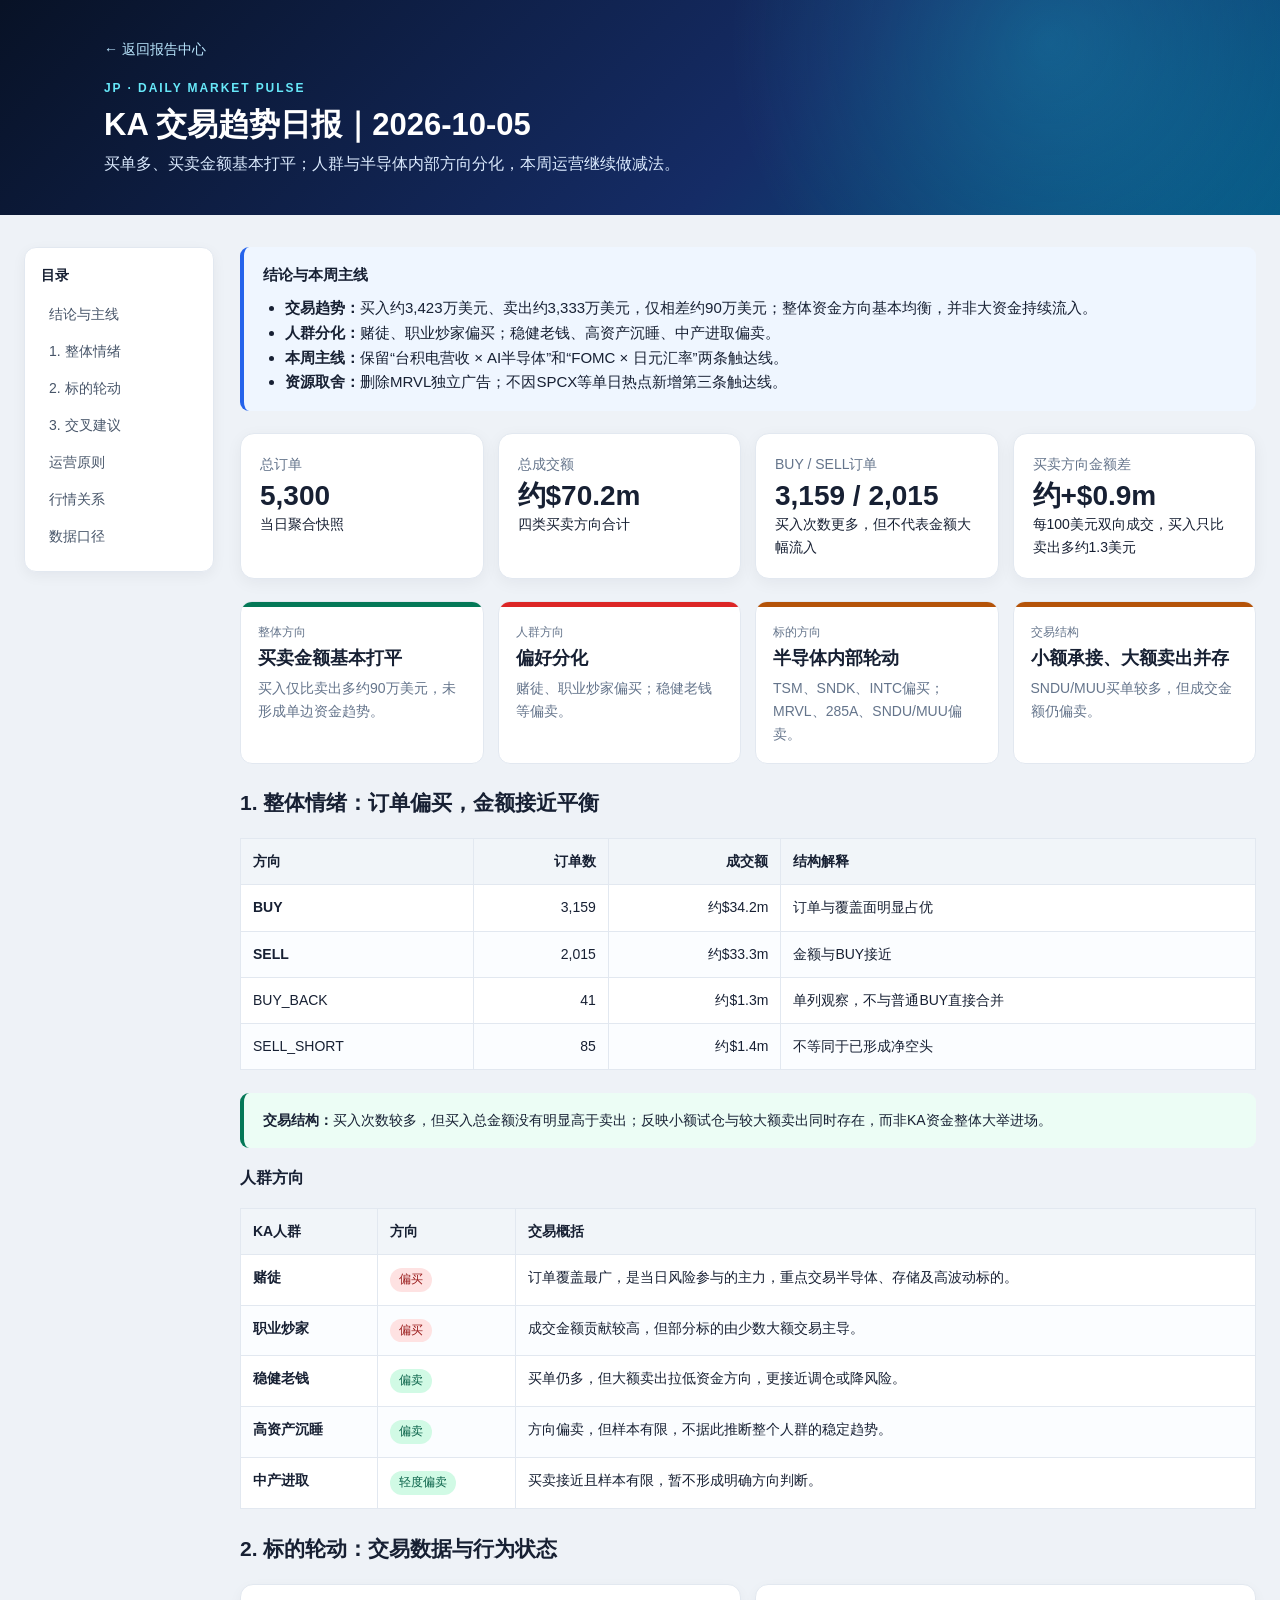
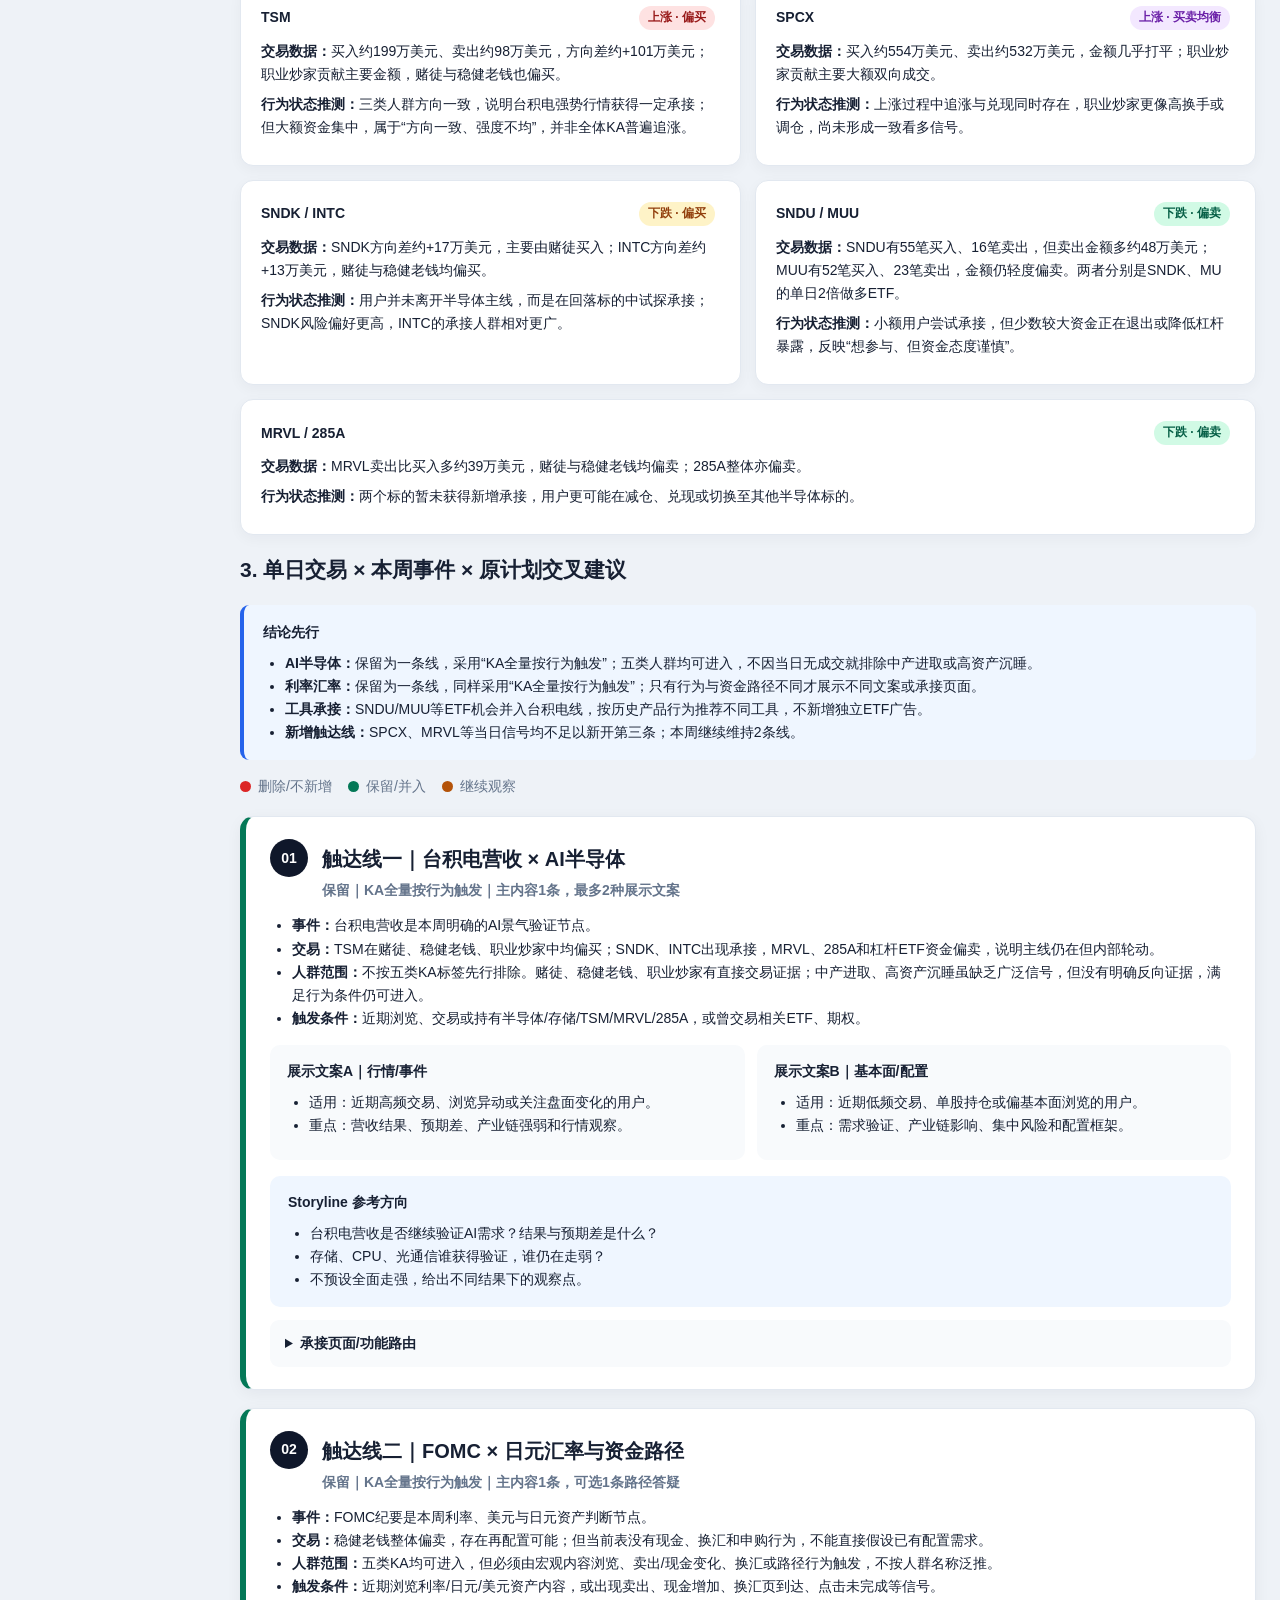
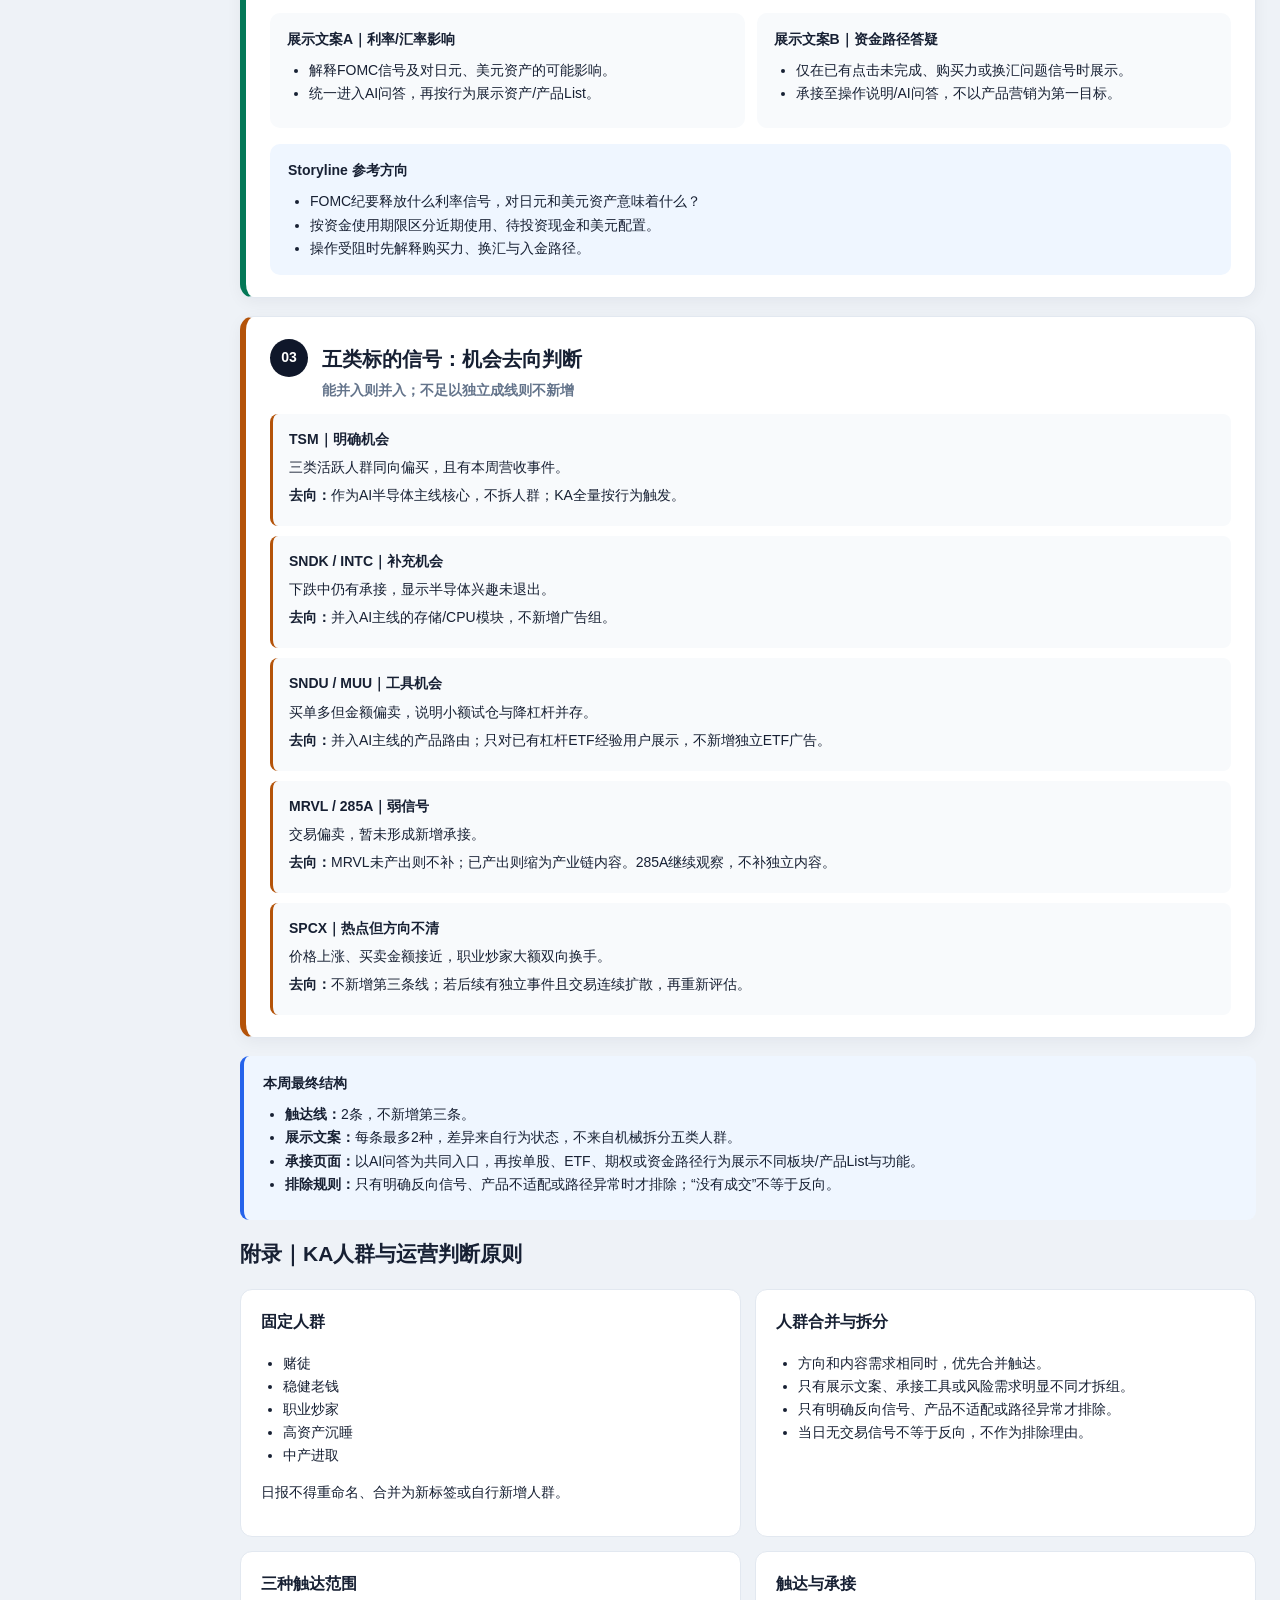
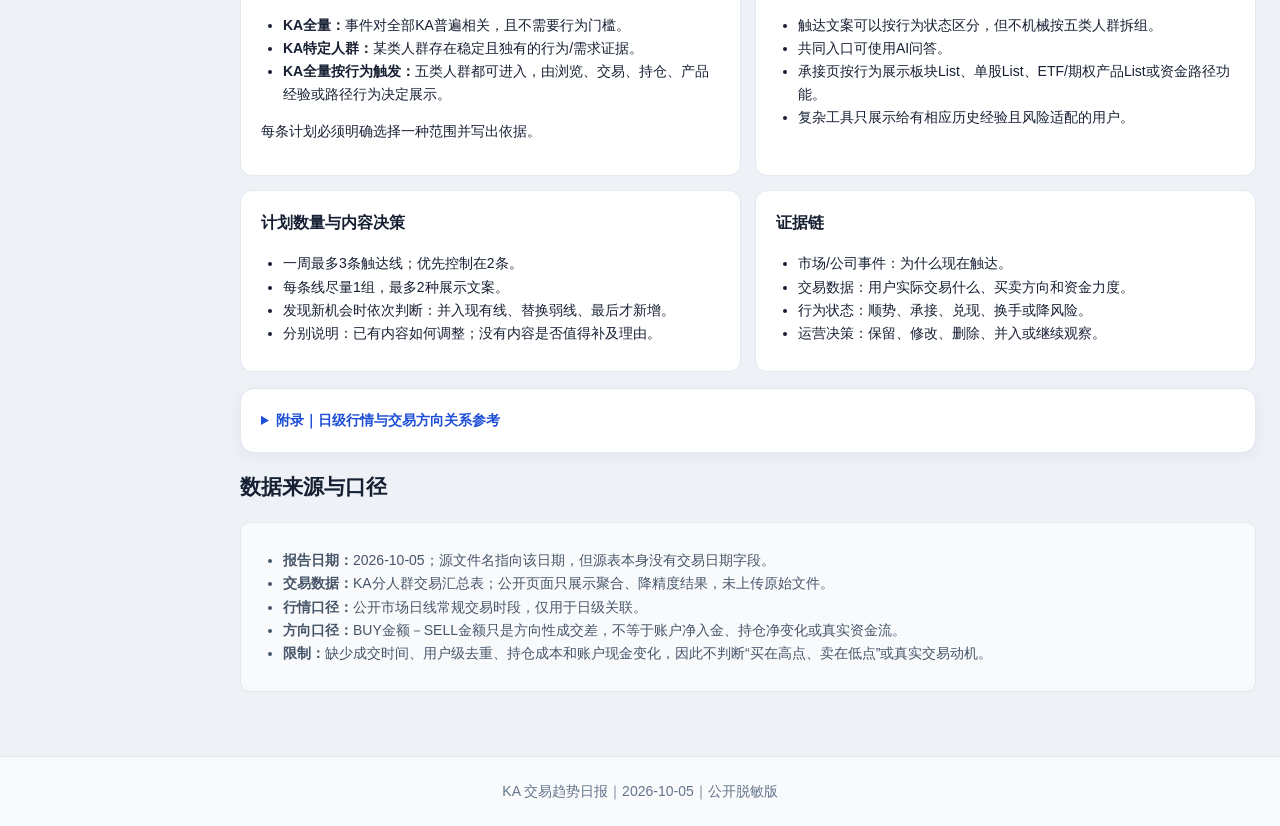
==== commit 52d8ded3: "Base targeting on behavior signals" ====
--- a/reports/2026/2026-10-05/index.html
+++ b/reports/2026/2026-10-05/index.html
@@ -13,7 +13,7 @@
 <body class="report-page">
 <header class="hero report-hero"><div class="shell"><a class="back" href="../../../">← 返回报告中心</a><div class="eyebrow">JP · DAILY MARKET PULSE</div><h1>KA 交易趋势日报｜2026-10-05</h1><p>买单多、买卖金额基本打平；人群与半导体内部方向分化，本周运营继续做减法。</p></div></header>
 <main class="shell report-layout">
-  <aside class="toc"><strong>目录</strong><a href="#overview">结论与主线</a><a href="#sentiment">1. 整体情绪</a><a href="#rotation">2. 标的轮动</a><a href="#strategy">3. 交叉建议</a><a href="#appendix">行情关系附录</a><a href="#methodology">数据口径</a></aside>
+  <aside class="toc"><strong>目录</strong><a href="#overview">结论与主线</a><a href="#sentiment">1. 整体情绪</a><a href="#rotation">2. 标的轮动</a><a href="#strategy">3. 交叉建议</a><a href="#principles">运营原则</a><a href="#appendix">行情关系</a><a href="#methodology">数据口径</a></aside>
   <div class="report-content">
   <section class="callout executive" id="overview">
     <strong>结论与本周主线</strong>
@@ -67,40 +67,47 @@
   </div>
 
   <h2 id="strategy">3. 单日交易 × 本周事件 × 原计划交叉建议</h2>
-  <section class="callout action-summary"><strong>结论先行</strong><ul><li><strong>删除：</strong>MRVL独立广告。</li><li><strong>保留：</strong>台积电营收、FOMC两条触达线。</li><li><strong>收窄：</strong>每条最多2组广告，不因单日热点新增第三条线。</li><li><strong>条件触发：</strong>职业炒家、SPCX等只有出现明确异常且能圈选人群时才承接。</li></ul></section>
+  <section class="callout action-summary"><strong>结论先行</strong><ul><li><strong>AI半导体：</strong>保留为一条线，采用“KA全量按行为触发”；五类人群均可进入，不因当日无成交就排除中产进取或高资产沉睡。</li><li><strong>利率汇率：</strong>保留为一条线，同样采用“KA全量按行为触发”；只有行为与资金路径不同才展示不同文案或承接页面。</li><li><strong>工具承接：</strong>SNDU/MUU等ETF机会并入台积电线，按历史产品行为推荐不同工具，不新增独立ETF广告。</li><li><strong>新增触达线：</strong>SPCX、MRVL等当日信号均不足以新开第三条；本周继续维持2条线。</li></ul></section>
 
-  <div class="decision-legend"><span><i class="delete-dot"></i>删除/并入</span><span><i class="keep-dot"></i>保留</span><span><i class="hold-dot"></i>条件触发</span></div>
+  <div class="decision-legend"><span><i class="delete-dot"></i>删除/不新增</span><span><i class="keep-dot"></i>保留/并入</span><span><i class="hold-dot"></i>继续观察</span></div>
 
-  <section class="decision-card delete">
-    <div class="decision-head"><span class="decision-no">01</span><div><h3>MRVL 独立广告</h3><p class="decision-label">优先删除</p></div></div>
-    <ul><li><strong>异常：</strong>交易覆盖有限，赌徒与稳健老钱均偏卖，行情高开后走弱。</li><li><strong>没有内容：</strong>不补，信号不足以占用独立触达线。</li><li><strong>已有内容：</strong>不单投；缩成台积电产业链中的一段，只面向MRVL或相关产业链近期行为用户。</li></ul>
-    <div class="storyline"><strong>Storyline 参考方向</strong><ul><li>MRVL Investor Day 对AI算力、光通信需求给出哪些验证信号？</li><li>作为产业链证据，不包装为独立交易机会。</li></ul></div>
+  <section class="decision-card keep">
+    <div class="decision-head"><span class="decision-no">01</span><div><h3>触达线一｜台积电营收 × AI半导体</h3><p class="decision-label">保留｜KA全量按行为触发｜主内容1条，最多2种展示文案</p></div></div>
+    <ul><li><strong>事件：</strong>台积电营收是本周明确的AI景气验证节点。</li><li><strong>交易：</strong>TSM在赌徒、稳健老钱、职业炒家中均偏买；SNDK、INTC出现承接，MRVL、285A和杠杆ETF资金偏卖，说明主线仍在但内部轮动。</li><li><strong>人群范围：</strong>不按五类KA标签先行排除。赌徒、稳健老钱、职业炒家有直接交易证据；中产进取、高资产沉睡虽缺乏广泛信号，但没有明确反向证据，满足行为条件仍可进入。</li><li><strong>触发条件：</strong>近期浏览、交易或持有半导体/存储/TSM/MRVL/285A，或曾交易相关ETF、期权。</li></ul>
+    <div class="ad-groups"><div><strong>展示文案A｜行情/事件</strong><ul><li>适用：近期高频交易、浏览异动或关注盘面变化的用户。</li><li>重点：营收结果、预期差、产业链强弱和行情观察。</li></ul></div><div><strong>展示文案B｜基本面/配置</strong><ul><li>适用：近期低频交易、单股持仓或偏基本面浏览的用户。</li><li>重点：需求验证、产业链影响、集中风险和配置框架。</li></ul></div></div>
+    <div class="storyline"><strong>Storyline 参考方向</strong><ul><li>台积电营收是否继续验证AI需求？结果与预期差是什么？</li><li>存储、CPU、光通信谁获得验证，谁仍在走弱？</li><li>不预设全面走强，给出不同结果下的观察点。</li></ul></div>
+    <details class="inline-detail"><summary>承接页面/功能路由</summary><ul><li><strong>共同入口：</strong>台积电营收AI问答。</li><li><strong>单股行为：</strong>进入半导体板块/产业链标的List。</li><li><strong>ETF行为：</strong>进入ETF产品List；已有杠杆ETF经验者可展示SNDU、MUU等工具及风险说明。</li><li><strong>期权行为：</strong>仅对已有期权经验且风险适配者展示期权List和波动风险。</li><li><strong>无复杂产品经验：</strong>保留AI问答与普通板块List，不展示杠杆ETF/期权工具。</li></ul></details>
   </section>
 
   <section class="decision-card keep">
-    <div class="decision-head"><span class="decision-no">02</span><div><h3>触达线一｜台积电营收 × AI半导体</h3><p class="decision-label">保留；人群优先合并</p></div></div>
-    <ul><li><strong>信号：</strong>TSM在赌徒、稳健老钱、职业炒家中均偏买，没有明确反向人群；半导体内部仍有强弱分化。</li><li><strong>没有内容：</strong>建议补1条共用内容，覆盖三个人群，不拆成三组。</li><li><strong>已有内容：</strong>保留原计划，主文案共用；仅在落地页按行为展示相关标的，不额外增加广告组。</li></ul>
-    <div class="ad-groups"><div><strong>主广告组｜赌徒＋稳健老钱＋职业炒家</strong><ul><li>共同Storyline：营收结果、预期差、产业链强弱。</li><li>不因职业炒家金额高而单拆；没有反向信号就不排除。</li></ul></div><div><strong>可选个性化｜最多1组</strong><ul><li>仅当系统能按近期半导体/ETF行为自动圈选时启用。</li><li>高波动工具内容只给已有杠杆ETF/期权经验者。</li></ul></div></div>
-    <div class="storyline"><strong>Storyline 参考方向</strong><ul><li>台积电营收是否继续验证AI需求？结果与预期差是什么？</li><li>存储、CPU、光通信谁获得验证，谁仍在走弱？</li><li>结合盘面给出观察点和风险，不预设“全面走强”。</li></ul></div>
-  </section>
-
-  <section class="decision-card keep">
-    <div class="decision-head"><span class="decision-no">03</span><div><h3>触达线二｜FOMC × 日元汇率与资金路径</h3><p class="decision-label">保留；优先1组通投</p></div></div>
-    <ul><li><strong>信号：</strong>稳健老钱偏卖可能产生再配置场景，但当前数据不能确认现金和换汇意图。</li><li><strong>没有内容：</strong>建议补1条情境解释内容；不直接补多个产品广告。</li><li><strong>已有内容：</strong>先保留共用宏观内容；只有已具备“点击未完成/路径受阻”名单时，才增加第2组答疑广告。</li></ul>
-    <div class="ad-groups"><div><strong>主广告组｜宏观内容行为用户</strong><ul><li>面向近期浏览利率、日元、美元资产内容的用户。</li><li>先解释利率与汇率情境，不预设用户已有闲置资金。</li></ul></div><div><strong>可选第2组｜路径答疑</strong><ul><li>仅在已有点击未完成、购买力或换汇问题名单时启用。</li><li>没有名单则不新增该组。</li></ul></div></div>
+    <div class="decision-head"><span class="decision-no">02</span><div><h3>触达线二｜FOMC × 日元汇率与资金路径</h3><p class="decision-label">保留｜KA全量按行为触发｜主内容1条，可选1条路径答疑</p></div></div>
+    <ul><li><strong>事件：</strong>FOMC纪要是本周利率、美元与日元资产判断节点。</li><li><strong>交易：</strong>稳健老钱整体偏卖，存在再配置可能；但当前表没有现金、换汇和申购行为，不能直接假设已有配置需求。</li><li><strong>人群范围：</strong>五类KA均可进入，但必须由宏观内容浏览、卖出/现金变化、换汇或路径行为触发，不按人群名称泛推。</li><li><strong>触发条件：</strong>近期浏览利率/日元/美元资产内容，或出现卖出、现金增加、换汇页到达、点击未完成等信号。</li></ul>
+    <div class="ad-groups"><div><strong>展示文案A｜利率/汇率影响</strong><ul><li>解释FOMC信号及对日元、美元资产的可能影响。</li><li>统一进入AI问答，再按行为展示资产/产品List。</li></ul></div><div><strong>展示文案B｜资金路径答疑</strong><ul><li>仅在已有点击未完成、购买力或换汇问题信号时展示。</li><li>承接至操作说明/AI问答，不以产品营销为第一目标。</li></ul></div></div>
     <div class="storyline"><strong>Storyline 参考方向</strong><ul><li>FOMC纪要释放什么利率信号，对日元和美元资产意味着什么？</li><li>按资金使用期限区分近期使用、待投资现金和美元配置。</li><li>操作受阻时先解释购买力、换汇与入金路径。</li></ul></div>
   </section>
 
   <section class="decision-card hold">
-    <div class="decision-head"><span class="decision-no">04</span><div><h3>异常信号与条件承接</h3><p class="decision-label">先识别异常，再决定是否补内容</p></div></div>
-    <div class="anomaly-list">
-      <div><strong>异常1｜职业炒家：TSM偏买，但金额集中；SPCX大额双向换手</strong><p><b>判断：</b>TSM方向与赌徒、稳健老钱一致，不需要排除或单拆；SPCX则缺少一致方向。</p><p><b>内容决策：</b>TSM并入共用台积电内容；SPCX不补独立内容。若已有SPCX内容，只在系统现成支持近7日行为圈选时使用，否则不投。</p></div>
-      <div><strong>异常2｜高资产沉睡：SNDK偏卖受极少数交易影响</strong><p><b>判断：</b>单笔大额交易不足以代表整个人群，也不是明确的新增运营机会。</p><p><b>内容决策：</b>不补内容、不新增唤醒计划；观察后续是否出现更多用户同向交易。</p></div>
-      <div><strong>异常3｜杠杆ETF：买单多，但资金仍偏卖</strong><p><b>判断：</b>小额承接和大额降杠杆同时存在，用户风险态度并不一致。</p><p><b>内容决策：</b>不补独立ETF广告；如台积电内容需要工具承接，只对已有杠杆ETF经验用户展示风险说明。</p></div>
+    <div class="decision-head"><span class="decision-no">03</span><div><h3>五类标的信号：机会去向判断</h3><p class="decision-label">能并入则并入；不足以独立成线则不新增</p></div></div>
+    <div class="opportunity-map">
+      <div><strong>TSM｜明确机会</strong><p>三类活跃人群同向偏买，且有本周营收事件。</p><p><b>去向：</b>作为AI半导体主线核心，不拆人群；KA全量按行为触发。</p></div>
+      <div><strong>SNDK / INTC｜补充机会</strong><p>下跌中仍有承接，显示半导体兴趣未退出。</p><p><b>去向：</b>并入AI主线的存储/CPU模块，不新增广告组。</p></div>
+      <div><strong>SNDU / MUU｜工具机会</strong><p>买单多但金额偏卖，说明小额试仓与降杠杆并存。</p><p><b>去向：</b>并入AI主线的产品路由；只对已有杠杆ETF经验用户展示，不新增独立ETF广告。</p></div>
+      <div><strong>MRVL / 285A｜弱信号</strong><p>交易偏卖，暂未形成新增承接。</p><p><b>去向：</b>MRVL未产出则不补；已产出则缩为产业链内容。285A继续观察，不补独立内容。</p></div>
+      <div><strong>SPCX｜热点但方向不清</strong><p>价格上涨、买卖金额接近，职业炒家大额双向换手。</p><p><b>去向：</b>不新增第三条线；若后续有独立事件且交易连续扩散，再重新评估。</p></div>
     </div>
   </section>
 
-  <section class="callout"><strong>本周最终结构：</strong>保留2条触达线、共最多4组广告；先删除独立MRVL计划，再收窄AI和宏观人群。任何新热点优先并入已有Storyline，不新增计划。</section>
+  <section class="callout"><strong>本周最终结构</strong><ul><li><strong>触达线：</strong>2条，不新增第三条。</li><li><strong>展示文案：</strong>每条最多2种，差异来自行为状态，不来自机械拆分五类人群。</li><li><strong>承接页面：</strong>以AI问答为共同入口，再按单股、ETF、期权或资金路径行为展示不同板块/产品List与功能。</li><li><strong>排除规则：</strong>只有明确反向信号、产品不适配或路径异常时才排除；“没有成交”不等于反向。</li></ul></section>
+
+  <h2 id="principles">附录｜KA人群与运营判断原则</h2>
+  <section class="principles-grid">
+    <article><h3>固定人群</h3><ul><li>赌徒</li><li>稳健老钱</li><li>职业炒家</li><li>高资产沉睡</li><li>中产进取</li></ul><p>日报不得重命名、合并为新标签或自行新增人群。</p></article>
+    <article><h3>人群合并与拆分</h3><ul><li>方向和内容需求相同时，优先合并触达。</li><li>只有展示文案、承接工具或风险需求明显不同才拆组。</li><li>只有明确反向信号、产品不适配或路径异常才排除。</li><li>当日无交易信号不等于反向，不作为排除理由。</li></ul></article>
+    <article><h3>三种触达范围</h3><ul><li><strong>KA全量：</strong>事件对全部KA普遍相关，且不需要行为门槛。</li><li><strong>KA特定人群：</strong>某类人群存在稳定且独有的行为/需求证据。</li><li><strong>KA全量按行为触发：</strong>五类人群都可进入，由浏览、交易、持仓、产品经验或路径行为决定展示。</li></ul><p>每条计划必须明确选择一种范围并写出依据。</p></article>
+    <article><h3>触达与承接</h3><ul><li>触达文案可以按行为状态区分，但不机械按五类人群拆组。</li><li>共同入口可使用AI问答。</li><li>承接页按行为展示板块List、单股List、ETF/期权产品List或资金路径功能。</li><li>复杂工具只展示给有相应历史经验且风险适配的用户。</li></ul></article>
+    <article><h3>计划数量与内容决策</h3><ul><li>一周最多3条触达线；优先控制在2条。</li><li>每条线尽量1组，最多2种展示文案。</li><li>发现新机会时依次判断：并入现有线、替换弱线、最后才新增。</li><li>分别说明：已有内容如何调整；没有内容是否值得补及理由。</li></ul></article>
+    <article><h3>证据链</h3><ul><li>市场/公司事件：为什么现在触达。</li><li>交易数据：用户实际交易什么、买卖方向和资金力度。</li><li>行为状态：顺势、承接、兑现、换手或降风险。</li><li>运营决策：保留、修改、删除、并入或继续观察。</li></ul></article>
+  </section>
 
   <details class="panel appendix" id="appendix">
     <summary><strong>附录｜日级行情与交易方向关系参考</strong></summary>
--- a/assets/site.css
+++ b/assets/site.css
@@ -1 +1 @@
-:root{--ink:#172033;--muted:#64748b;--line:#e2e8f0;--soft:#f8fafc;--blue:#2563eb;--navy:#0f172a;--cyan:#0891b2;--red:#dc2626;--red-soft:#fef2f2;--amber:#b45309;--amber-soft:#fffbeb;--green:#047857;--green-soft:#ecfdf5;--purple:#7c3aed;--purple-soft:#f5f3ff}*{box-sizing:border-box}html{scroll-behavior:smooth}body{margin:0;color:var(--ink);background:#eef2f7;font:14px/1.65 -apple-system,BlinkMacSystemFont,"Segoe UI","PingFang SC","Hiragino Sans GB","Microsoft YaHei",sans-serif}.shell{max-width:1120px;margin:0 auto;padding-left:24px;padding-right:24px}.hero{padding:54px 0;color:#fff;background:radial-gradient(circle at 82% 20%,rgba(34,211,238,.24),transparent 30%),linear-gradient(135deg,#081226,#152c66 60%,#075985)}.hero h1{margin:7px 0 8px;font-size:36px;line-height:1.2}.hero p{max-width:760px;margin:0;color:#dbeafe;font-size:16px}.eyebrow{color:#67e8f9;font-size:12px;font-weight:750;letter-spacing:.16em}.back{display:inline-block;margin-bottom:18px;color:#bae6fd;text-decoration:none}.wrap,.report-body{padding-top:32px;padding-bottom:64px}.notice,.callout{padding:16px 19px;border-left:4px solid var(--amber);border-radius:9px;background:var(--amber-soft)}.callout{border-color:var(--blue);background:#eff6ff}.callout.green{border-color:var(--green);background:var(--green-soft)}.callout.red{border-color:var(--red);background:var(--red-soft)}.summary,.cards,.signals{display:grid;grid-template-columns:repeat(4,1fr);gap:14px;margin:22px 0}.card,.report-card,.panel{border:1px solid var(--line);border-radius:14px;background:#fff;box-shadow:0 4px 16px rgba(15,23,42,.05)}.card{padding:19px}.label{color:var(--muted)}.value{margin-top:3px;font-size:28px;font-weight:780;line-height:1.2}.delta-pos{color:var(--red)}.delta-neg{color:var(--green)}.section-title{margin:38px 0 15px;font-size:23px}.report-card{display:grid;grid-template-columns:1fr auto;gap:24px;align-items:center;padding:23px;margin:14px 0}.report-card h2{margin:0 0 5px;font-size:20px}.report-card p{margin:4px 0;color:var(--muted)}.tags{margin-top:10px}.tag{display:inline-block;margin:2px 5px 2px 0;padding:2px 9px;border-radius:999px;color:#1d4ed8;background:#dbeafe;font-size:12px}.tag.green{color:#065f46;background:#d1fae5}.tag.amber{color:#92400e;background:#fef3c7}.tag.red{color:#991b1b;background:#fee2e2}.button{display:inline-block;padding:10px 17px;border-radius:9px;color:#fff;background:var(--blue);text-decoration:none;font-weight:680;white-space:nowrap}.button.secondary{color:#1d4ed8;background:#dbeafe}.report-hero{padding:38px 0}.report-hero h1{font-size:31px}.report-body h2{margin:40px 0 15px;padding-bottom:9px;border-bottom:2px solid var(--line);font-size:23px}.report-body h3{margin:26px 0 10px;font-size:18px}.lead{font-size:16px}.panel{padding:20px;margin:16px 0}.executive{font-size:15px}.signal-card{position:relative;padding:20px 17px 17px;border:1px solid var(--line);border-radius:12px;background:#fff;overflow:hidden}.signal-card i{position:absolute;inset:0 0 auto 0;width:100%;height:5px}.signal-card.stable i{background:var(--green)}.signal-card.alert i{background:var(--red)}.signal-card.watch i{background:var(--amber)}.signal-card strong{display:block;margin:3px 0;font-size:18px}.signal-card small,.signal-card span{display:block;color:var(--muted)}table{width:100%;border-collapse:collapse;margin:13px 0 23px;background:#fff}th,td{padding:11px 12px;border:1px solid var(--line);text-align:left;vertical-align:top}th{background:#f1f5f9;font-weight:680;white-space:nowrap}tbody tr:nth-child(even){background:#fbfdff}.num{text-align:right;font-variant-numeric:tabular-nums}.up{color:var(--red);font-weight:700}.down{color:var(--green);font-weight:700}.muted{color:var(--muted)}ul,ol{margin:8px 0 8px 22px;padding:0}.asset-grid{display:grid;grid-template-columns:1fr 1fr;gap:14px;margin:16px 0}.asset-card{padding:19px 20px;border:1px solid var(--line);border-radius:13px;background:#fff;box-shadow:0 4px 14px rgba(15,23,42,.04)}.asset-card:last-child:nth-child(odd){grid-column:1/-1}.asset-head{display:flex;align-items:center;justify-content:space-between;gap:12px;margin-bottom:8px}.asset-card p{margin:7px 0}.tag.move-up-buy{color:#991b1b;background:#fee2e2;font-weight:700}.tag.move-up-mixed{color:#6b21a8;background:#f3e8ff;font-weight:700}.tag.move-down-buy{color:#92400e;background:#fef3c7;font-weight:700}.tag.move-down-sell{color:#065f46;background:#d1fae5;font-weight:700}.report-layout{position:relative;max-width:1380px;display:grid;grid-template-columns:190px minmax(0,1120px);gap:26px;padding-top:32px;padding-bottom:64px}.report-content{min-width:0}.toc{position:sticky;top:18px;align-self:start;padding:16px;border:1px solid var(--line);border-radius:12px;background:#fff;box-shadow:0 4px 14px rgba(15,23,42,.05)}.toc strong{display:block;margin-bottom:8px}.toc a{display:block;padding:7px 8px;border-radius:7px;color:#475569;text-decoration:none}.toc a:hover{color:#1d4ed8;background:#eff6ff}.report-content h2{scroll-margin-top:18px}.anomaly-list{display:grid;gap:10px;margin-top:12px}.anomaly-list>div{padding:14px 16px;border-left:3px solid var(--amber);border-radius:8px;background:var(--soft)}.anomaly-list p{margin:5px 0}.action-summary ul,.executive ul{margin-bottom:0}.decision-legend{display:flex;flex-wrap:wrap;gap:16px;margin:15px 0;color:var(--muted)}.decision-legend span{display:flex;align-items:center;gap:7px}.decision-legend i{width:11px;height:11px;border-radius:50%}.delete-dot{background:var(--red)}.keep-dot{background:var(--green)}.hold-dot{background:var(--amber)}.decision-label{margin:3px 0 0;color:var(--muted);font-weight:700}.inline-detail{margin-top:13px;padding:12px 15px;border-radius:9px;background:var(--soft)}.inline-detail summary{cursor:pointer;font-weight:700}.decision-card{margin:18px 0;padding:22px 24px;border:1px solid var(--line);border-left:6px solid var(--blue);border-radius:14px;background:#fff;box-shadow:0 4px 16px rgba(15,23,42,.05)}.decision-card.delete{border-left-color:var(--red)}.decision-card.keep{border-left-color:var(--green)}.decision-card.hold{border-left-color:var(--amber)}.decision-head{display:flex;align-items:flex-start;gap:14px;margin-bottom:12px}.decision-head h3{margin:4px 0 0;font-size:20px}.decision-no{display:flex;flex:0 0 38px;align-items:center;justify-content:center;width:38px;height:38px;border-radius:50%;color:#fff;background:var(--navy);font-weight:800}.ad-groups{display:grid;grid-template-columns:1fr 1fr;gap:12px;margin:15px 0}.ad-groups>div{padding:15px 17px;border-radius:10px;background:var(--soft)}.storyline{margin-top:16px;padding:15px 18px;border-radius:10px;background:#eff6ff}.storyline ul{margin-bottom:0}.appendix summary{cursor:pointer;color:#1d4ed8}.appendix[open] summary{margin-bottom:14px}.source{padding:18px 20px;border:1px solid var(--line);border-radius:10px;background:var(--soft);color:#475569}footer{padding:23px;text-align:center;color:var(--muted);border-top:1px solid var(--line);background:#f8fafc}@media(max-width:1100px){.report-layout{display:block;max-width:1120px}.toc{position:static;display:flex;gap:6px;overflow-x:auto;margin-bottom:18px}.toc strong{display:none}.toc a{white-space:nowrap}}@media(max-width:820px){.summary,.cards,.signals{grid-template-columns:1fr 1fr}.report-card,.ad-groups,.asset-grid{grid-template-columns:1fr}.asset-card:last-child:nth-child(odd){grid-column:auto}table{display:block;overflow-x:auto;font-size:12px}.hero h1{font-size:29px}}@media(max-width:520px){.summary,.cards,.signals{grid-template-columns:1fr}.shell{padding-left:17px;padding-right:17px}}@media print{body{background:#fff}.hero{-webkit-print-color-adjust:exact;print-color-adjust:exact}.panel,.card{break-inside:avoid}}
+:root{--ink:#172033;--muted:#64748b;--line:#e2e8f0;--soft:#f8fafc;--blue:#2563eb;--navy:#0f172a;--cyan:#0891b2;--red:#dc2626;--red-soft:#fef2f2;--amber:#b45309;--amber-soft:#fffbeb;--green:#047857;--green-soft:#ecfdf5;--purple:#7c3aed;--purple-soft:#f5f3ff}*{box-sizing:border-box}html{scroll-behavior:smooth}body{margin:0;color:var(--ink);background:#eef2f7;font:14px/1.65 -apple-system,BlinkMacSystemFont,"Segoe UI","PingFang SC","Hiragino Sans GB","Microsoft YaHei",sans-serif}.shell{max-width:1120px;margin:0 auto;padding-left:24px;padding-right:24px}.hero{padding:54px 0;color:#fff;background:radial-gradient(circle at 82% 20%,rgba(34,211,238,.24),transparent 30%),linear-gradient(135deg,#081226,#152c66 60%,#075985)}.hero h1{margin:7px 0 8px;font-size:36px;line-height:1.2}.hero p{max-width:760px;margin:0;color:#dbeafe;font-size:16px}.eyebrow{color:#67e8f9;font-size:12px;font-weight:750;letter-spacing:.16em}.back{display:inline-block;margin-bottom:18px;color:#bae6fd;text-decoration:none}.wrap,.report-body{padding-top:32px;padding-bottom:64px}.notice,.callout{padding:16px 19px;border-left:4px solid var(--amber);border-radius:9px;background:var(--amber-soft)}.callout{border-color:var(--blue);background:#eff6ff}.callout.green{border-color:var(--green);background:var(--green-soft)}.callout.red{border-color:var(--red);background:var(--red-soft)}.summary,.cards,.signals{display:grid;grid-template-columns:repeat(4,1fr);gap:14px;margin:22px 0}.card,.report-card,.panel{border:1px solid var(--line);border-radius:14px;background:#fff;box-shadow:0 4px 16px rgba(15,23,42,.05)}.card{padding:19px}.label{color:var(--muted)}.value{margin-top:3px;font-size:28px;font-weight:780;line-height:1.2}.delta-pos{color:var(--red)}.delta-neg{color:var(--green)}.section-title{margin:38px 0 15px;font-size:23px}.report-card{display:grid;grid-template-columns:1fr auto;gap:24px;align-items:center;padding:23px;margin:14px 0}.report-card h2{margin:0 0 5px;font-size:20px}.report-card p{margin:4px 0;color:var(--muted)}.tags{margin-top:10px}.tag{display:inline-block;margin:2px 5px 2px 0;padding:2px 9px;border-radius:999px;color:#1d4ed8;background:#dbeafe;font-size:12px}.tag.green{color:#065f46;background:#d1fae5}.tag.amber{color:#92400e;background:#fef3c7}.tag.red{color:#991b1b;background:#fee2e2}.button{display:inline-block;padding:10px 17px;border-radius:9px;color:#fff;background:var(--blue);text-decoration:none;font-weight:680;white-space:nowrap}.button.secondary{color:#1d4ed8;background:#dbeafe}.report-hero{padding:38px 0}.report-hero h1{font-size:31px}.report-body h2{margin:40px 0 15px;padding-bottom:9px;border-bottom:2px solid var(--line);font-size:23px}.report-body h3{margin:26px 0 10px;font-size:18px}.lead{font-size:16px}.panel{padding:20px;margin:16px 0}.executive{font-size:15px}.signal-card{position:relative;padding:20px 17px 17px;border:1px solid var(--line);border-radius:12px;background:#fff;overflow:hidden}.signal-card i{position:absolute;inset:0 0 auto 0;width:100%;height:5px}.signal-card.stable i{background:var(--green)}.signal-card.alert i{background:var(--red)}.signal-card.watch i{background:var(--amber)}.signal-card strong{display:block;margin:3px 0;font-size:18px}.signal-card small,.signal-card span{display:block;color:var(--muted)}table{width:100%;border-collapse:collapse;margin:13px 0 23px;background:#fff}th,td{padding:11px 12px;border:1px solid var(--line);text-align:left;vertical-align:top}th{background:#f1f5f9;font-weight:680;white-space:nowrap}tbody tr:nth-child(even){background:#fbfdff}.num{text-align:right;font-variant-numeric:tabular-nums}.up{color:var(--red);font-weight:700}.down{color:var(--green);font-weight:700}.muted{color:var(--muted)}ul,ol{margin:8px 0 8px 22px;padding:0}.asset-grid{display:grid;grid-template-columns:1fr 1fr;gap:14px;margin:16px 0}.asset-card{padding:19px 20px;border:1px solid var(--line);border-radius:13px;background:#fff;box-shadow:0 4px 14px rgba(15,23,42,.04)}.asset-card:last-child:nth-child(odd){grid-column:1/-1}.asset-head{display:flex;align-items:center;justify-content:space-between;gap:12px;margin-bottom:8px}.asset-card p{margin:7px 0}.tag.move-up-buy{color:#991b1b;background:#fee2e2;font-weight:700}.tag.move-up-mixed{color:#6b21a8;background:#f3e8ff;font-weight:700}.tag.move-down-buy{color:#92400e;background:#fef3c7;font-weight:700}.tag.move-down-sell{color:#065f46;background:#d1fae5;font-weight:700}.report-layout{position:relative;max-width:1380px;display:grid;grid-template-columns:190px minmax(0,1120px);gap:26px;padding-top:32px;padding-bottom:64px}.report-content{min-width:0}.toc{position:sticky;top:18px;align-self:start;padding:16px;border:1px solid var(--line);border-radius:12px;background:#fff;box-shadow:0 4px 14px rgba(15,23,42,.05)}.toc strong{display:block;margin-bottom:8px}.toc a{display:block;padding:7px 8px;border-radius:7px;color:#475569;text-decoration:none}.toc a:hover{color:#1d4ed8;background:#eff6ff}.report-content h2{scroll-margin-top:18px}.anomaly-list,.opportunity-map{display:grid;gap:10px;margin-top:12px}.anomaly-list>div,.opportunity-map>div{padding:14px 16px;border-left:3px solid var(--amber);border-radius:8px;background:var(--soft)}.anomaly-list p,.opportunity-map p{margin:5px 0}.principles-grid{display:grid;grid-template-columns:1fr 1fr;gap:14px}.principles-grid article{padding:18px 20px;border:1px solid var(--line);border-radius:12px;background:#fff}.principles-grid h3{margin-top:0}.action-summary ul,.executive ul{margin-bottom:0}.decision-legend{display:flex;flex-wrap:wrap;gap:16px;margin:15px 0;color:var(--muted)}.decision-legend span{display:flex;align-items:center;gap:7px}.decision-legend i{width:11px;height:11px;border-radius:50%}.delete-dot{background:var(--red)}.keep-dot{background:var(--green)}.hold-dot{background:var(--amber)}.decision-label{margin:3px 0 0;color:var(--muted);font-weight:700}.inline-detail{margin-top:13px;padding:12px 15px;border-radius:9px;background:var(--soft)}.inline-detail summary{cursor:pointer;font-weight:700}.decision-card{margin:18px 0;padding:22px 24px;border:1px solid var(--line);border-left:6px solid var(--blue);border-radius:14px;background:#fff;box-shadow:0 4px 16px rgba(15,23,42,.05)}.decision-card.delete{border-left-color:var(--red)}.decision-card.keep{border-left-color:var(--green)}.decision-card.hold{border-left-color:var(--amber)}.decision-head{display:flex;align-items:flex-start;gap:14px;margin-bottom:12px}.decision-head h3{margin:4px 0 0;font-size:20px}.decision-no{display:flex;flex:0 0 38px;align-items:center;justify-content:center;width:38px;height:38px;border-radius:50%;color:#fff;background:var(--navy);font-weight:800}.ad-groups{display:grid;grid-template-columns:1fr 1fr;gap:12px;margin:15px 0}.ad-groups>div{padding:15px 17px;border-radius:10px;background:var(--soft)}.storyline{margin-top:16px;padding:15px 18px;border-radius:10px;background:#eff6ff}.storyline ul{margin-bottom:0}.appendix summary{cursor:pointer;color:#1d4ed8}.appendix[open] summary{margin-bottom:14px}.source{padding:18px 20px;border:1px solid var(--line);border-radius:10px;background:var(--soft);color:#475569}footer{padding:23px;text-align:center;color:var(--muted);border-top:1px solid var(--line);background:#f8fafc}@media(max-width:1100px){.report-layout{display:block;max-width:1120px}.toc{position:static;display:flex;gap:6px;overflow-x:auto;margin-bottom:18px}.toc strong{display:none}.toc a{white-space:nowrap}}@media(max-width:820px){.summary,.cards,.signals{grid-template-columns:1fr 1fr}.report-card,.ad-groups,.asset-grid,.principles-grid{grid-template-columns:1fr}.asset-card:last-child:nth-child(odd){grid-column:auto}table{display:block;overflow-x:auto;font-size:12px}.hero h1{font-size:29px}}@media(max-width:520px){.summary,.cards,.signals{grid-template-columns:1fr}.shell{padding-left:17px;padding-right:17px}}@media print{body{background:#fff}.hero{-webkit-print-color-adjust:exact;print-color-adjust:exact}.panel,.card{break-inside:avoid}}
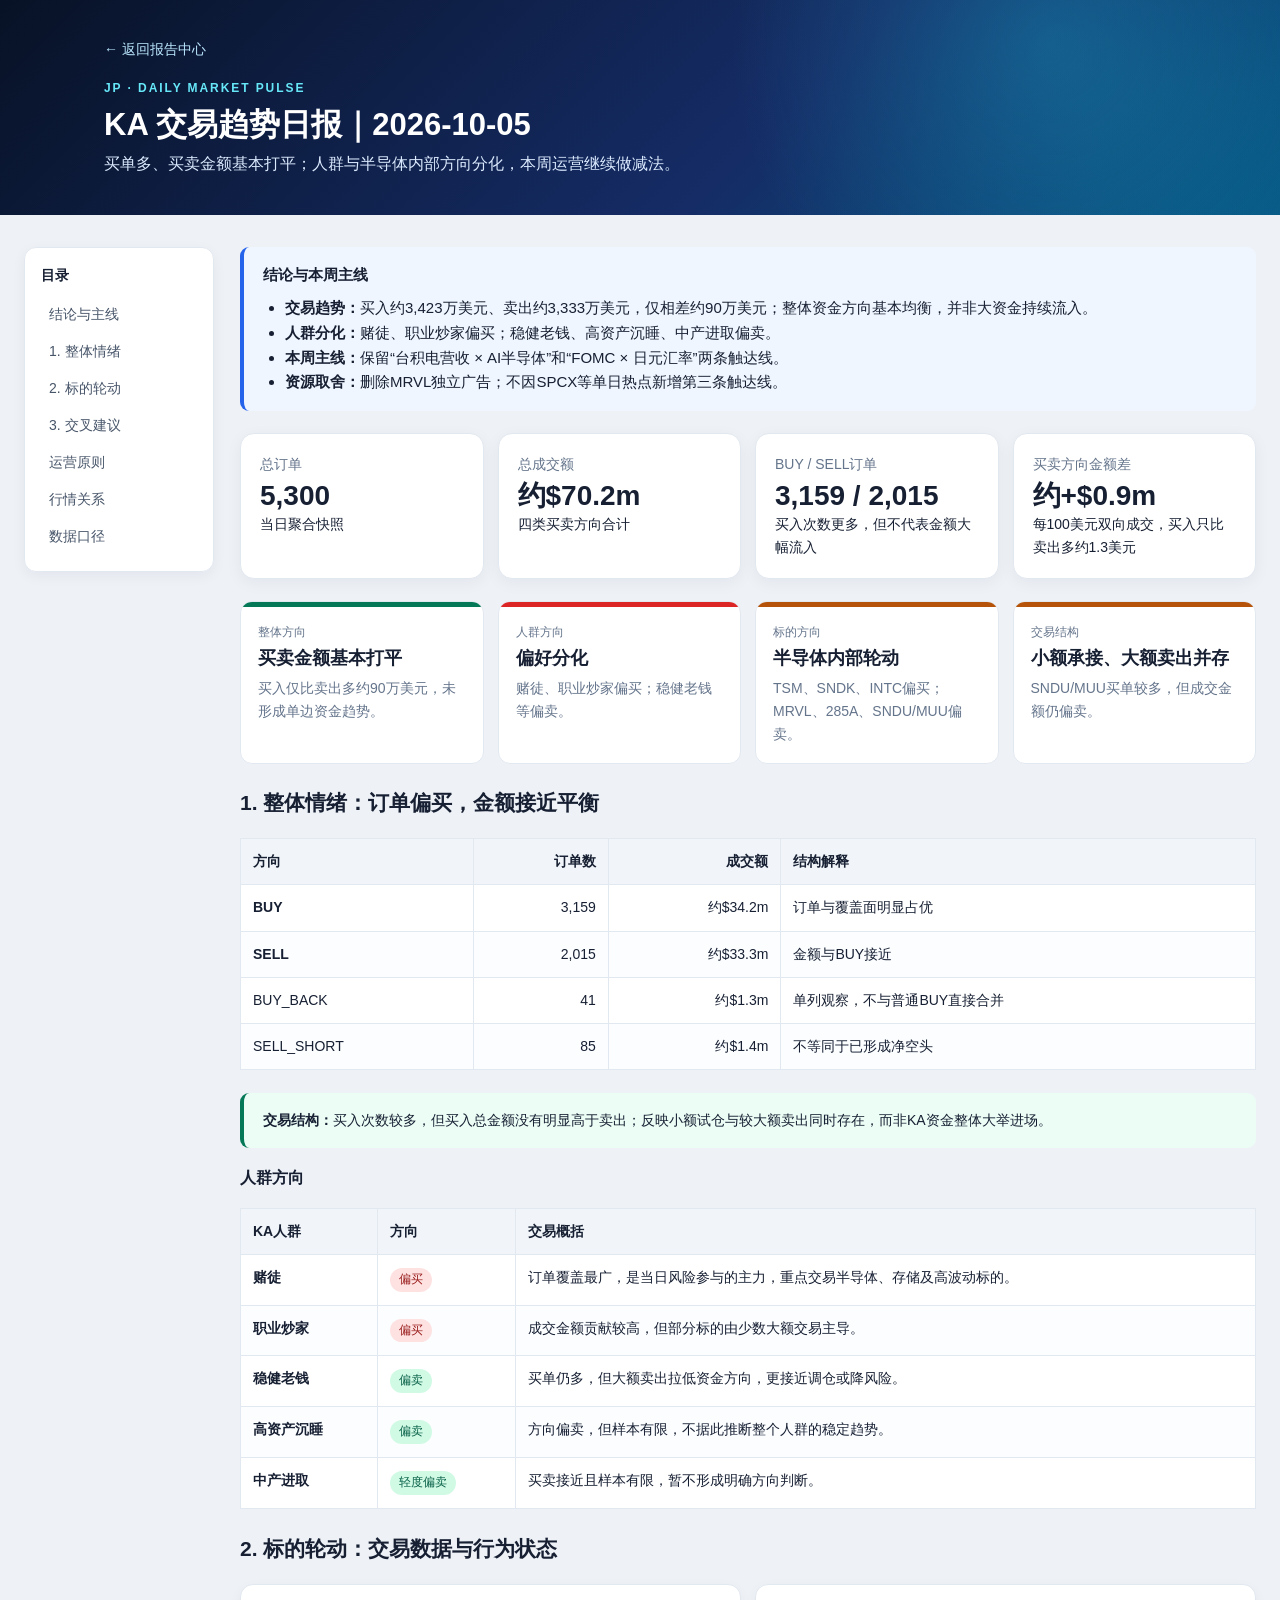
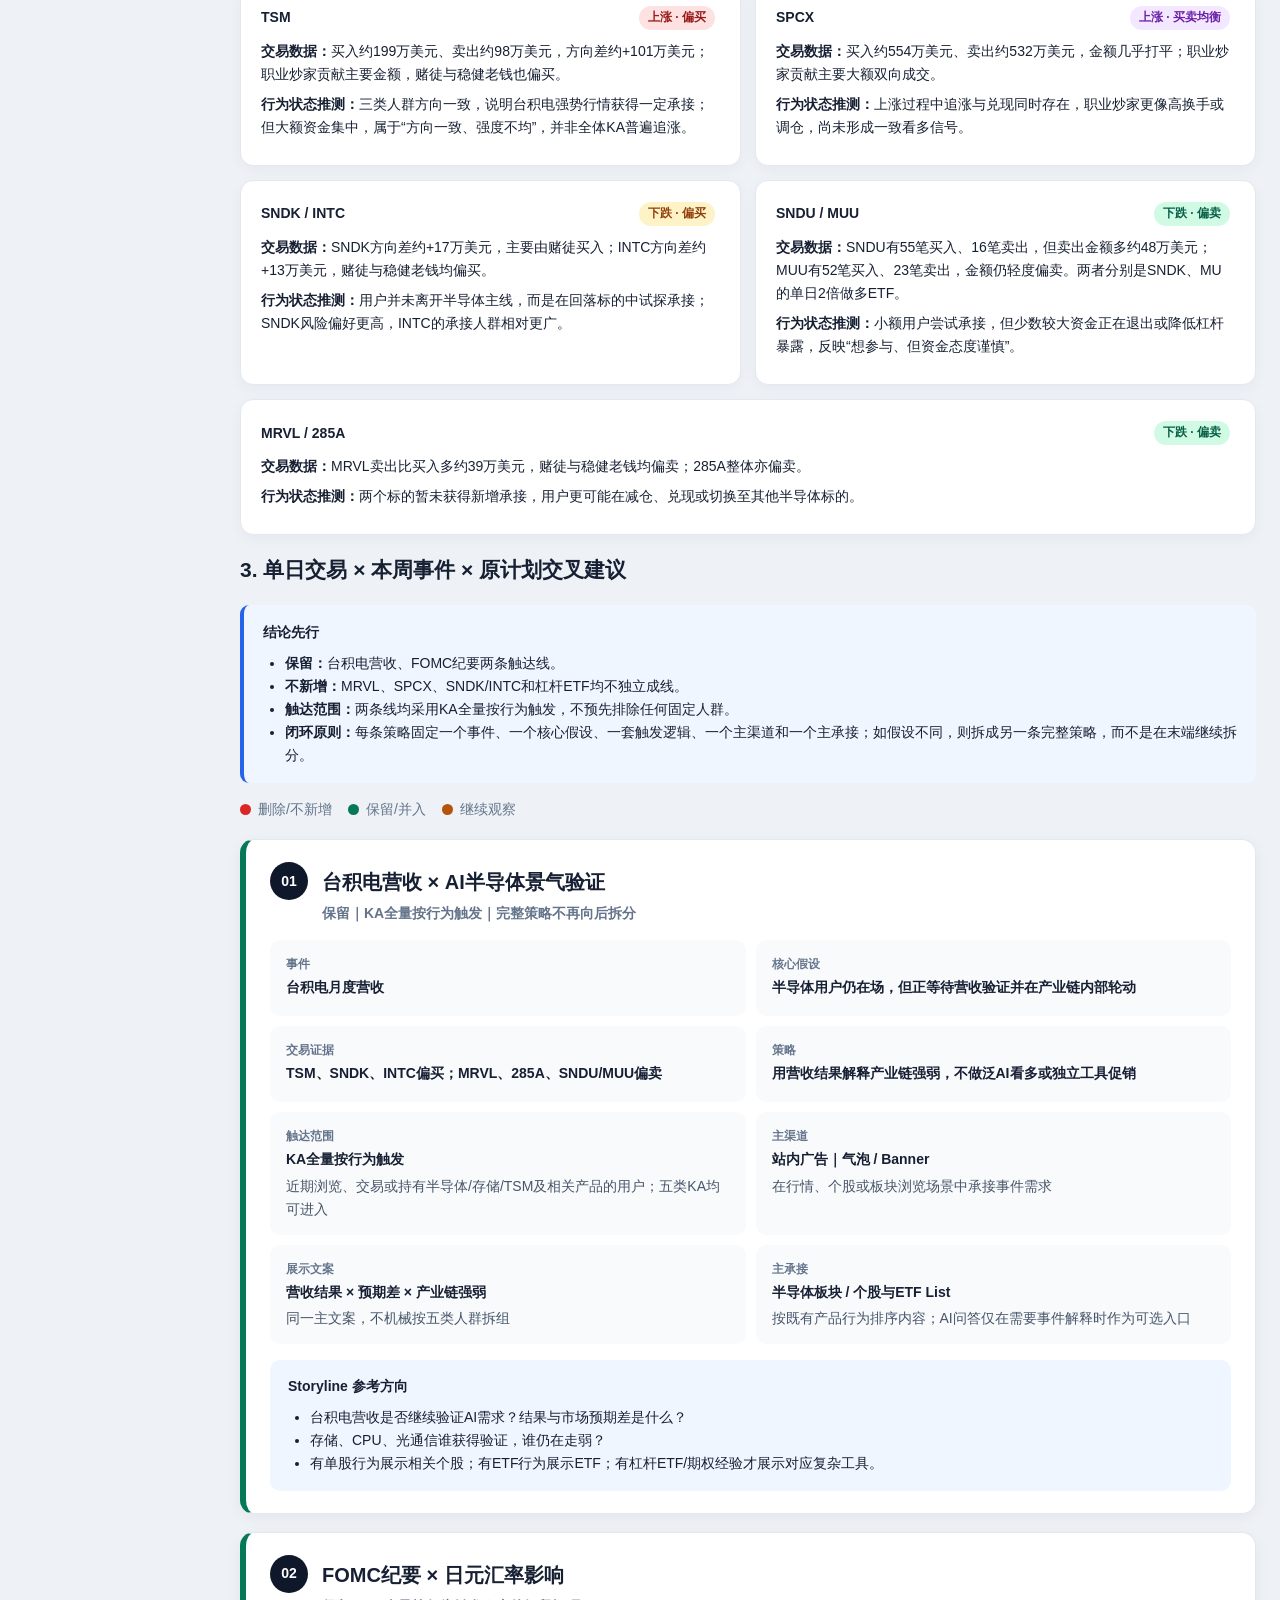
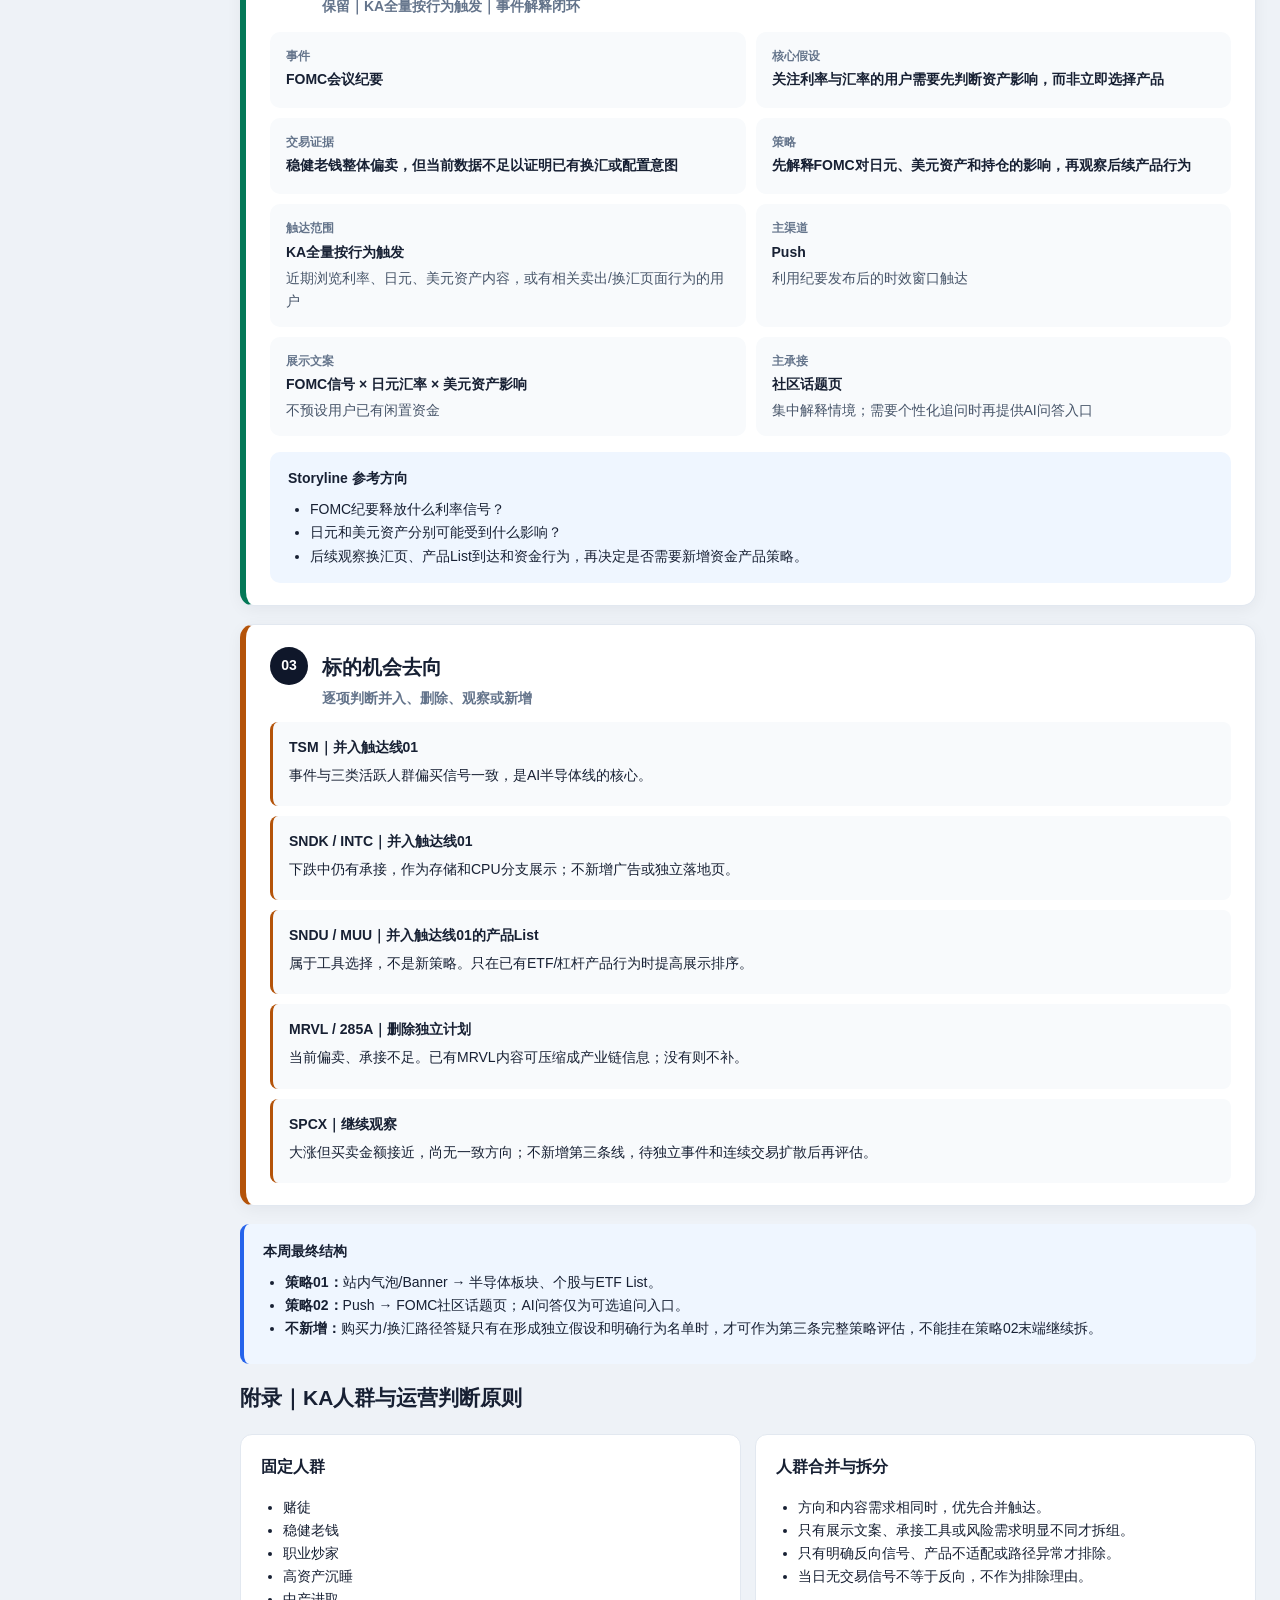
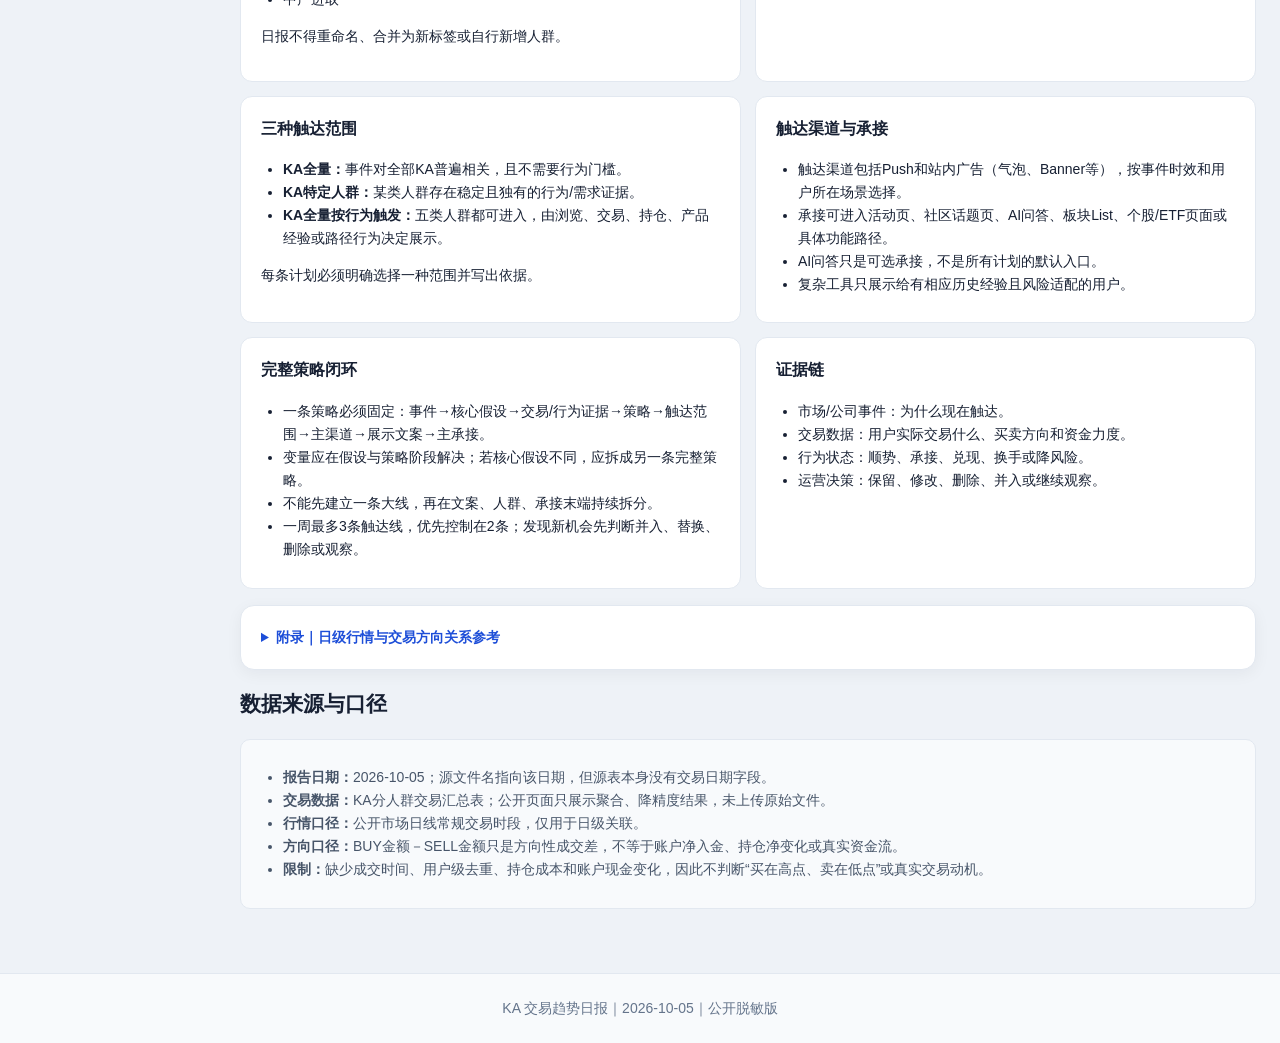
==== commit 8277a422: "Define complete campaign strategy loops" ====
--- a/reports/2026/2026-10-05/index.html
+++ b/reports/2026/2026-10-05/index.html
@@ -67,45 +67,60 @@
   </div>
 
   <h2 id="strategy">3. 单日交易 × 本周事件 × 原计划交叉建议</h2>
-  <section class="callout action-summary"><strong>结论先行</strong><ul><li><strong>AI半导体：</strong>保留为一条线，采用“KA全量按行为触发”；五类人群均可进入，不因当日无成交就排除中产进取或高资产沉睡。</li><li><strong>利率汇率：</strong>保留为一条线，同样采用“KA全量按行为触发”；只有行为与资金路径不同才展示不同文案或承接页面。</li><li><strong>工具承接：</strong>SNDU/MUU等ETF机会并入台积电线，按历史产品行为推荐不同工具，不新增独立ETF广告。</li><li><strong>新增触达线：</strong>SPCX、MRVL等当日信号均不足以新开第三条；本周继续维持2条线。</li></ul></section>
+  <section class="callout action-summary"><strong>结论先行</strong><ul><li><strong>保留：</strong>台积电营收、FOMC纪要两条触达线。</li><li><strong>不新增：</strong>MRVL、SPCX、SNDK/INTC和杠杆ETF均不独立成线。</li><li><strong>触达范围：</strong>两条线均采用KA全量按行为触发，不预先排除任何固定人群。</li><li><strong>闭环原则：</strong>每条策略固定一个事件、一个核心假设、一套触发逻辑、一个主渠道和一个主承接；如假设不同，则拆成另一条完整策略，而不是在末端继续拆分。</li></ul></section>
 
   <div class="decision-legend"><span><i class="delete-dot"></i>删除/不新增</span><span><i class="keep-dot"></i>保留/并入</span><span><i class="hold-dot"></i>继续观察</span></div>
 
   <section class="decision-card keep">
-    <div class="decision-head"><span class="decision-no">01</span><div><h3>触达线一｜台积电营收 × AI半导体</h3><p class="decision-label">保留｜KA全量按行为触发｜主内容1条，最多2种展示文案</p></div></div>
-    <ul><li><strong>事件：</strong>台积电营收是本周明确的AI景气验证节点。</li><li><strong>交易：</strong>TSM在赌徒、稳健老钱、职业炒家中均偏买；SNDK、INTC出现承接，MRVL、285A和杠杆ETF资金偏卖，说明主线仍在但内部轮动。</li><li><strong>人群范围：</strong>不按五类KA标签先行排除。赌徒、稳健老钱、职业炒家有直接交易证据；中产进取、高资产沉睡虽缺乏广泛信号，但没有明确反向证据，满足行为条件仍可进入。</li><li><strong>触发条件：</strong>近期浏览、交易或持有半导体/存储/TSM/MRVL/285A，或曾交易相关ETF、期权。</li></ul>
-    <div class="ad-groups"><div><strong>展示文案A｜行情/事件</strong><ul><li>适用：近期高频交易、浏览异动或关注盘面变化的用户。</li><li>重点：营收结果、预期差、产业链强弱和行情观察。</li></ul></div><div><strong>展示文案B｜基本面/配置</strong><ul><li>适用：近期低频交易、单股持仓或偏基本面浏览的用户。</li><li>重点：需求验证、产业链影响、集中风险和配置框架。</li></ul></div></div>
-    <div class="storyline"><strong>Storyline 参考方向</strong><ul><li>台积电营收是否继续验证AI需求？结果与预期差是什么？</li><li>存储、CPU、光通信谁获得验证，谁仍在走弱？</li><li>不预设全面走强，给出不同结果下的观察点。</li></ul></div>
-    <details class="inline-detail"><summary>承接页面/功能路由</summary><ul><li><strong>共同入口：</strong>台积电营收AI问答。</li><li><strong>单股行为：</strong>进入半导体板块/产业链标的List。</li><li><strong>ETF行为：</strong>进入ETF产品List；已有杠杆ETF经验者可展示SNDU、MUU等工具及风险说明。</li><li><strong>期权行为：</strong>仅对已有期权经验且风险适配者展示期权List和波动风险。</li><li><strong>无复杂产品经验：</strong>保留AI问答与普通板块List，不展示杠杆ETF/期权工具。</li></ul></details>
+    <div class="decision-head"><span class="decision-no">01</span><div><h3>台积电营收 × AI半导体景气验证</h3><p class="decision-label">保留｜KA全量按行为触发｜完整策略不再向后拆分</p></div></div>
+    <div class="loop-grid">
+      <div><small>事件</small><strong>台积电月度营收</strong></div>
+      <div><small>核心假设</small><strong>半导体用户仍在场，但正等待营收验证并在产业链内部轮动</strong></div>
+      <div><small>交易证据</small><strong>TSM、SNDK、INTC偏买；MRVL、285A、SNDU/MUU偏卖</strong></div>
+      <div><small>策略</small><strong>用营收结果解释产业链强弱，不做泛AI看多或独立工具促销</strong></div>
+      <div><small>触达范围</small><strong>KA全量按行为触发</strong><span>近期浏览、交易或持有半导体/存储/TSM及相关产品的用户；五类KA均可进入</span></div>
+      <div><small>主渠道</small><strong>站内广告｜气泡 / Banner</strong><span>在行情、个股或板块浏览场景中承接事件需求</span></div>
+      <div><small>展示文案</small><strong>营收结果 × 预期差 × 产业链强弱</strong><span>同一主文案，不机械按五类人群拆组</span></div>
+      <div><small>主承接</small><strong>半导体板块 / 个股与ETF List</strong><span>按既有产品行为排序内容；AI问答仅在需要事件解释时作为可选入口</span></div>
+    </div>
+    <div class="storyline"><strong>Storyline 参考方向</strong><ul><li>台积电营收是否继续验证AI需求？结果与市场预期差是什么？</li><li>存储、CPU、光通信谁获得验证，谁仍在走弱？</li><li>有单股行为展示相关个股；有ETF行为展示ETF；有杠杆ETF/期权经验才展示对应复杂工具。</li></ul></div>
   </section>
 
   <section class="decision-card keep">
-    <div class="decision-head"><span class="decision-no">02</span><div><h3>触达线二｜FOMC × 日元汇率与资金路径</h3><p class="decision-label">保留｜KA全量按行为触发｜主内容1条，可选1条路径答疑</p></div></div>
-    <ul><li><strong>事件：</strong>FOMC纪要是本周利率、美元与日元资产判断节点。</li><li><strong>交易：</strong>稳健老钱整体偏卖，存在再配置可能；但当前表没有现金、换汇和申购行为，不能直接假设已有配置需求。</li><li><strong>人群范围：</strong>五类KA均可进入，但必须由宏观内容浏览、卖出/现金变化、换汇或路径行为触发，不按人群名称泛推。</li><li><strong>触发条件：</strong>近期浏览利率/日元/美元资产内容，或出现卖出、现金增加、换汇页到达、点击未完成等信号。</li></ul>
-    <div class="ad-groups"><div><strong>展示文案A｜利率/汇率影响</strong><ul><li>解释FOMC信号及对日元、美元资产的可能影响。</li><li>统一进入AI问答，再按行为展示资产/产品List。</li></ul></div><div><strong>展示文案B｜资金路径答疑</strong><ul><li>仅在已有点击未完成、购买力或换汇问题信号时展示。</li><li>承接至操作说明/AI问答，不以产品营销为第一目标。</li></ul></div></div>
-    <div class="storyline"><strong>Storyline 参考方向</strong><ul><li>FOMC纪要释放什么利率信号，对日元和美元资产意味着什么？</li><li>按资金使用期限区分近期使用、待投资现金和美元配置。</li><li>操作受阻时先解释购买力、换汇与入金路径。</li></ul></div>
+    <div class="decision-head"><span class="decision-no">02</span><div><h3>FOMC纪要 × 日元汇率影响</h3><p class="decision-label">保留｜KA全量按行为触发｜事件解释闭环</p></div></div>
+    <div class="loop-grid">
+      <div><small>事件</small><strong>FOMC会议纪要</strong></div>
+      <div><small>核心假设</small><strong>关注利率与汇率的用户需要先判断资产影响，而非立即选择产品</strong></div>
+      <div><small>交易证据</small><strong>稳健老钱整体偏卖，但当前数据不足以证明已有换汇或配置意图</strong></div>
+      <div><small>策略</small><strong>先解释FOMC对日元、美元资产和持仓的影响，再观察后续产品行为</strong></div>
+      <div><small>触达范围</small><strong>KA全量按行为触发</strong><span>近期浏览利率、日元、美元资产内容，或有相关卖出/换汇页面行为的用户</span></div>
+      <div><small>主渠道</small><strong>Push</strong><span>利用纪要发布后的时效窗口触达</span></div>
+      <div><small>展示文案</small><strong>FOMC信号 × 日元汇率 × 美元资产影响</strong><span>不预设用户已有闲置资金</span></div>
+      <div><small>主承接</small><strong>社区话题页</strong><span>集中解释情境；需要个性化追问时再提供AI问答入口</span></div>
+    </div>
+    <div class="storyline"><strong>Storyline 参考方向</strong><ul><li>FOMC纪要释放什么利率信号？</li><li>日元和美元资产分别可能受到什么影响？</li><li>后续观察换汇页、产品List到达和资金行为，再决定是否需要新增资金产品策略。</li></ul></div>
   </section>
 
   <section class="decision-card hold">
-    <div class="decision-head"><span class="decision-no">03</span><div><h3>五类标的信号：机会去向判断</h3><p class="decision-label">能并入则并入；不足以独立成线则不新增</p></div></div>
+    <div class="decision-head"><span class="decision-no">03</span><div><h3>标的机会去向</h3><p class="decision-label">逐项判断并入、删除、观察或新增</p></div></div>
     <div class="opportunity-map">
-      <div><strong>TSM｜明确机会</strong><p>三类活跃人群同向偏买，且有本周营收事件。</p><p><b>去向：</b>作为AI半导体主线核心，不拆人群；KA全量按行为触发。</p></div>
-      <div><strong>SNDK / INTC｜补充机会</strong><p>下跌中仍有承接，显示半导体兴趣未退出。</p><p><b>去向：</b>并入AI主线的存储/CPU模块，不新增广告组。</p></div>
-      <div><strong>SNDU / MUU｜工具机会</strong><p>买单多但金额偏卖，说明小额试仓与降杠杆并存。</p><p><b>去向：</b>并入AI主线的产品路由；只对已有杠杆ETF经验用户展示，不新增独立ETF广告。</p></div>
-      <div><strong>MRVL / 285A｜弱信号</strong><p>交易偏卖，暂未形成新增承接。</p><p><b>去向：</b>MRVL未产出则不补；已产出则缩为产业链内容。285A继续观察，不补独立内容。</p></div>
-      <div><strong>SPCX｜热点但方向不清</strong><p>价格上涨、买卖金额接近，职业炒家大额双向换手。</p><p><b>去向：</b>不新增第三条线；若后续有独立事件且交易连续扩散，再重新评估。</p></div>
+      <div><strong>TSM｜并入触达线01</strong><p>事件与三类活跃人群偏买信号一致，是AI半导体线的核心。</p></div>
+      <div><strong>SNDK / INTC｜并入触达线01</strong><p>下跌中仍有承接，作为存储和CPU分支展示；不新增广告或独立落地页。</p></div>
+      <div><strong>SNDU / MUU｜并入触达线01的产品List</strong><p>属于工具选择，不是新策略。只在已有ETF/杠杆产品行为时提高展示排序。</p></div>
+      <div><strong>MRVL / 285A｜删除独立计划</strong><p>当前偏卖、承接不足。已有MRVL内容可压缩成产业链信息；没有则不补。</p></div>
+      <div><strong>SPCX｜继续观察</strong><p>大涨但买卖金额接近，尚无一致方向；不新增第三条线，待独立事件和连续交易扩散后再评估。</p></div>
     </div>
   </section>
 
-  <section class="callout"><strong>本周最终结构</strong><ul><li><strong>触达线：</strong>2条，不新增第三条。</li><li><strong>展示文案：</strong>每条最多2种，差异来自行为状态，不来自机械拆分五类人群。</li><li><strong>承接页面：</strong>以AI问答为共同入口，再按单股、ETF、期权或资金路径行为展示不同板块/产品List与功能。</li><li><strong>排除规则：</strong>只有明确反向信号、产品不适配或路径异常时才排除；“没有成交”不等于反向。</li></ul></section>
+  <section class="callout"><strong>本周最终结构</strong><ul><li><strong>策略01：</strong>站内气泡/Banner → 半导体板块、个股与ETF List。</li><li><strong>策略02：</strong>Push → FOMC社区话题页；AI问答仅为可选追问入口。</li><li><strong>不新增：</strong>购买力/换汇路径答疑只有在形成独立假设和明确行为名单时，才可作为第三条完整策略评估，不能挂在策略02末端继续拆。</li></ul></section>
 
   <h2 id="principles">附录｜KA人群与运营判断原则</h2>
   <section class="principles-grid">
     <article><h3>固定人群</h3><ul><li>赌徒</li><li>稳健老钱</li><li>职业炒家</li><li>高资产沉睡</li><li>中产进取</li></ul><p>日报不得重命名、合并为新标签或自行新增人群。</p></article>
     <article><h3>人群合并与拆分</h3><ul><li>方向和内容需求相同时，优先合并触达。</li><li>只有展示文案、承接工具或风险需求明显不同才拆组。</li><li>只有明确反向信号、产品不适配或路径异常才排除。</li><li>当日无交易信号不等于反向，不作为排除理由。</li></ul></article>
     <article><h3>三种触达范围</h3><ul><li><strong>KA全量：</strong>事件对全部KA普遍相关，且不需要行为门槛。</li><li><strong>KA特定人群：</strong>某类人群存在稳定且独有的行为/需求证据。</li><li><strong>KA全量按行为触发：</strong>五类人群都可进入，由浏览、交易、持仓、产品经验或路径行为决定展示。</li></ul><p>每条计划必须明确选择一种范围并写出依据。</p></article>
-    <article><h3>触达与承接</h3><ul><li>触达文案可以按行为状态区分，但不机械按五类人群拆组。</li><li>共同入口可使用AI问答。</li><li>承接页按行为展示板块List、单股List、ETF/期权产品List或资金路径功能。</li><li>复杂工具只展示给有相应历史经验且风险适配的用户。</li></ul></article>
-    <article><h3>计划数量与内容决策</h3><ul><li>一周最多3条触达线；优先控制在2条。</li><li>每条线尽量1组，最多2种展示文案。</li><li>发现新机会时依次判断：并入现有线、替换弱线、最后才新增。</li><li>分别说明：已有内容如何调整；没有内容是否值得补及理由。</li></ul></article>
+    <article><h3>触达渠道与承接</h3><ul><li>触达渠道包括Push和站内广告（气泡、Banner等），按事件时效和用户所在场景选择。</li><li>承接可进入活动页、社区话题页、AI问答、板块List、个股/ETF页面或具体功能路径。</li><li>AI问答只是可选承接，不是所有计划的默认入口。</li><li>复杂工具只展示给有相应历史经验且风险适配的用户。</li></ul></article>
+    <article><h3>完整策略闭环</h3><ul><li>一条策略必须固定：事件→核心假设→交易/行为证据→策略→触达范围→主渠道→展示文案→主承接。</li><li>变量应在假设与策略阶段解决；若核心假设不同，应拆成另一条完整策略。</li><li>不能先建立一条大线，再在文案、人群、承接末端持续拆分。</li><li>一周最多3条触达线，优先控制在2条；发现新机会先判断并入、替换、删除或观察。</li></ul></article>
     <article><h3>证据链</h3><ul><li>市场/公司事件：为什么现在触达。</li><li>交易数据：用户实际交易什么、买卖方向和资金力度。</li><li>行为状态：顺势、承接、兑现、换手或降风险。</li><li>运营决策：保留、修改、删除、并入或继续观察。</li></ul></article>
   </section>
 
--- a/assets/site.css
+++ b/assets/site.css
@@ -1 +1 @@
-:root{--ink:#172033;--muted:#64748b;--line:#e2e8f0;--soft:#f8fafc;--blue:#2563eb;--navy:#0f172a;--cyan:#0891b2;--red:#dc2626;--red-soft:#fef2f2;--amber:#b45309;--amber-soft:#fffbeb;--green:#047857;--green-soft:#ecfdf5;--purple:#7c3aed;--purple-soft:#f5f3ff}*{box-sizing:border-box}html{scroll-behavior:smooth}body{margin:0;color:var(--ink);background:#eef2f7;font:14px/1.65 -apple-system,BlinkMacSystemFont,"Segoe UI","PingFang SC","Hiragino Sans GB","Microsoft YaHei",sans-serif}.shell{max-width:1120px;margin:0 auto;padding-left:24px;padding-right:24px}.hero{padding:54px 0;color:#fff;background:radial-gradient(circle at 82% 20%,rgba(34,211,238,.24),transparent 30%),linear-gradient(135deg,#081226,#152c66 60%,#075985)}.hero h1{margin:7px 0 8px;font-size:36px;line-height:1.2}.hero p{max-width:760px;margin:0;color:#dbeafe;font-size:16px}.eyebrow{color:#67e8f9;font-size:12px;font-weight:750;letter-spacing:.16em}.back{display:inline-block;margin-bottom:18px;color:#bae6fd;text-decoration:none}.wrap,.report-body{padding-top:32px;padding-bottom:64px}.notice,.callout{padding:16px 19px;border-left:4px solid var(--amber);border-radius:9px;background:var(--amber-soft)}.callout{border-color:var(--blue);background:#eff6ff}.callout.green{border-color:var(--green);background:var(--green-soft)}.callout.red{border-color:var(--red);background:var(--red-soft)}.summary,.cards,.signals{display:grid;grid-template-columns:repeat(4,1fr);gap:14px;margin:22px 0}.card,.report-card,.panel{border:1px solid var(--line);border-radius:14px;background:#fff;box-shadow:0 4px 16px rgba(15,23,42,.05)}.card{padding:19px}.label{color:var(--muted)}.value{margin-top:3px;font-size:28px;font-weight:780;line-height:1.2}.delta-pos{color:var(--red)}.delta-neg{color:var(--green)}.section-title{margin:38px 0 15px;font-size:23px}.report-card{display:grid;grid-template-columns:1fr auto;gap:24px;align-items:center;padding:23px;margin:14px 0}.report-card h2{margin:0 0 5px;font-size:20px}.report-card p{margin:4px 0;color:var(--muted)}.tags{margin-top:10px}.tag{display:inline-block;margin:2px 5px 2px 0;padding:2px 9px;border-radius:999px;color:#1d4ed8;background:#dbeafe;font-size:12px}.tag.green{color:#065f46;background:#d1fae5}.tag.amber{color:#92400e;background:#fef3c7}.tag.red{color:#991b1b;background:#fee2e2}.button{display:inline-block;padding:10px 17px;border-radius:9px;color:#fff;background:var(--blue);text-decoration:none;font-weight:680;white-space:nowrap}.button.secondary{color:#1d4ed8;background:#dbeafe}.report-hero{padding:38px 0}.report-hero h1{font-size:31px}.report-body h2{margin:40px 0 15px;padding-bottom:9px;border-bottom:2px solid var(--line);font-size:23px}.report-body h3{margin:26px 0 10px;font-size:18px}.lead{font-size:16px}.panel{padding:20px;margin:16px 0}.executive{font-size:15px}.signal-card{position:relative;padding:20px 17px 17px;border:1px solid var(--line);border-radius:12px;background:#fff;overflow:hidden}.signal-card i{position:absolute;inset:0 0 auto 0;width:100%;height:5px}.signal-card.stable i{background:var(--green)}.signal-card.alert i{background:var(--red)}.signal-card.watch i{background:var(--amber)}.signal-card strong{display:block;margin:3px 0;font-size:18px}.signal-card small,.signal-card span{display:block;color:var(--muted)}table{width:100%;border-collapse:collapse;margin:13px 0 23px;background:#fff}th,td{padding:11px 12px;border:1px solid var(--line);text-align:left;vertical-align:top}th{background:#f1f5f9;font-weight:680;white-space:nowrap}tbody tr:nth-child(even){background:#fbfdff}.num{text-align:right;font-variant-numeric:tabular-nums}.up{color:var(--red);font-weight:700}.down{color:var(--green);font-weight:700}.muted{color:var(--muted)}ul,ol{margin:8px 0 8px 22px;padding:0}.asset-grid{display:grid;grid-template-columns:1fr 1fr;gap:14px;margin:16px 0}.asset-card{padding:19px 20px;border:1px solid var(--line);border-radius:13px;background:#fff;box-shadow:0 4px 14px rgba(15,23,42,.04)}.asset-card:last-child:nth-child(odd){grid-column:1/-1}.asset-head{display:flex;align-items:center;justify-content:space-between;gap:12px;margin-bottom:8px}.asset-card p{margin:7px 0}.tag.move-up-buy{color:#991b1b;background:#fee2e2;font-weight:700}.tag.move-up-mixed{color:#6b21a8;background:#f3e8ff;font-weight:700}.tag.move-down-buy{color:#92400e;background:#fef3c7;font-weight:700}.tag.move-down-sell{color:#065f46;background:#d1fae5;font-weight:700}.report-layout{position:relative;max-width:1380px;display:grid;grid-template-columns:190px minmax(0,1120px);gap:26px;padding-top:32px;padding-bottom:64px}.report-content{min-width:0}.toc{position:sticky;top:18px;align-self:start;padding:16px;border:1px solid var(--line);border-radius:12px;background:#fff;box-shadow:0 4px 14px rgba(15,23,42,.05)}.toc strong{display:block;margin-bottom:8px}.toc a{display:block;padding:7px 8px;border-radius:7px;color:#475569;text-decoration:none}.toc a:hover{color:#1d4ed8;background:#eff6ff}.report-content h2{scroll-margin-top:18px}.anomaly-list,.opportunity-map{display:grid;gap:10px;margin-top:12px}.anomaly-list>div,.opportunity-map>div{padding:14px 16px;border-left:3px solid var(--amber);border-radius:8px;background:var(--soft)}.anomaly-list p,.opportunity-map p{margin:5px 0}.principles-grid{display:grid;grid-template-columns:1fr 1fr;gap:14px}.principles-grid article{padding:18px 20px;border:1px solid var(--line);border-radius:12px;background:#fff}.principles-grid h3{margin-top:0}.action-summary ul,.executive ul{margin-bottom:0}.decision-legend{display:flex;flex-wrap:wrap;gap:16px;margin:15px 0;color:var(--muted)}.decision-legend span{display:flex;align-items:center;gap:7px}.decision-legend i{width:11px;height:11px;border-radius:50%}.delete-dot{background:var(--red)}.keep-dot{background:var(--green)}.hold-dot{background:var(--amber)}.decision-label{margin:3px 0 0;color:var(--muted);font-weight:700}.inline-detail{margin-top:13px;padding:12px 15px;border-radius:9px;background:var(--soft)}.inline-detail summary{cursor:pointer;font-weight:700}.decision-card{margin:18px 0;padding:22px 24px;border:1px solid var(--line);border-left:6px solid var(--blue);border-radius:14px;background:#fff;box-shadow:0 4px 16px rgba(15,23,42,.05)}.decision-card.delete{border-left-color:var(--red)}.decision-card.keep{border-left-color:var(--green)}.decision-card.hold{border-left-color:var(--amber)}.decision-head{display:flex;align-items:flex-start;gap:14px;margin-bottom:12px}.decision-head h3{margin:4px 0 0;font-size:20px}.decision-no{display:flex;flex:0 0 38px;align-items:center;justify-content:center;width:38px;height:38px;border-radius:50%;color:#fff;background:var(--navy);font-weight:800}.ad-groups{display:grid;grid-template-columns:1fr 1fr;gap:12px;margin:15px 0}.ad-groups>div{padding:15px 17px;border-radius:10px;background:var(--soft)}.storyline{margin-top:16px;padding:15px 18px;border-radius:10px;background:#eff6ff}.storyline ul{margin-bottom:0}.appendix summary{cursor:pointer;color:#1d4ed8}.appendix[open] summary{margin-bottom:14px}.source{padding:18px 20px;border:1px solid var(--line);border-radius:10px;background:var(--soft);color:#475569}footer{padding:23px;text-align:center;color:var(--muted);border-top:1px solid var(--line);background:#f8fafc}@media(max-width:1100px){.report-layout{display:block;max-width:1120px}.toc{position:static;display:flex;gap:6px;overflow-x:auto;margin-bottom:18px}.toc strong{display:none}.toc a{white-space:nowrap}}@media(max-width:820px){.summary,.cards,.signals{grid-template-columns:1fr 1fr}.report-card,.ad-groups,.asset-grid,.principles-grid{grid-template-columns:1fr}.asset-card:last-child:nth-child(odd){grid-column:auto}table{display:block;overflow-x:auto;font-size:12px}.hero h1{font-size:29px}}@media(max-width:520px){.summary,.cards,.signals{grid-template-columns:1fr}.shell{padding-left:17px;padding-right:17px}}@media print{body{background:#fff}.hero{-webkit-print-color-adjust:exact;print-color-adjust:exact}.panel,.card{break-inside:avoid}}
+:root{--ink:#172033;--muted:#64748b;--line:#e2e8f0;--soft:#f8fafc;--blue:#2563eb;--navy:#0f172a;--cyan:#0891b2;--red:#dc2626;--red-soft:#fef2f2;--amber:#b45309;--amber-soft:#fffbeb;--green:#047857;--green-soft:#ecfdf5;--purple:#7c3aed;--purple-soft:#f5f3ff}*{box-sizing:border-box}html{scroll-behavior:smooth}body{margin:0;color:var(--ink);background:#eef2f7;font:14px/1.65 -apple-system,BlinkMacSystemFont,"Segoe UI","PingFang SC","Hiragino Sans GB","Microsoft YaHei",sans-serif}.shell{max-width:1120px;margin:0 auto;padding-left:24px;padding-right:24px}.hero{padding:54px 0;color:#fff;background:radial-gradient(circle at 82% 20%,rgba(34,211,238,.24),transparent 30%),linear-gradient(135deg,#081226,#152c66 60%,#075985)}.hero h1{margin:7px 0 8px;font-size:36px;line-height:1.2}.hero p{max-width:760px;margin:0;color:#dbeafe;font-size:16px}.eyebrow{color:#67e8f9;font-size:12px;font-weight:750;letter-spacing:.16em}.back{display:inline-block;margin-bottom:18px;color:#bae6fd;text-decoration:none}.wrap,.report-body{padding-top:32px;padding-bottom:64px}.notice,.callout{padding:16px 19px;border-left:4px solid var(--amber);border-radius:9px;background:var(--amber-soft)}.callout{border-color:var(--blue);background:#eff6ff}.callout.green{border-color:var(--green);background:var(--green-soft)}.callout.red{border-color:var(--red);background:var(--red-soft)}.summary,.cards,.signals{display:grid;grid-template-columns:repeat(4,1fr);gap:14px;margin:22px 0}.card,.report-card,.panel{border:1px solid var(--line);border-radius:14px;background:#fff;box-shadow:0 4px 16px rgba(15,23,42,.05)}.card{padding:19px}.label{color:var(--muted)}.value{margin-top:3px;font-size:28px;font-weight:780;line-height:1.2}.delta-pos{color:var(--red)}.delta-neg{color:var(--green)}.section-title{margin:38px 0 15px;font-size:23px}.report-card{display:grid;grid-template-columns:1fr auto;gap:24px;align-items:center;padding:23px;margin:14px 0}.report-card h2{margin:0 0 5px;font-size:20px}.report-card p{margin:4px 0;color:var(--muted)}.tags{margin-top:10px}.tag{display:inline-block;margin:2px 5px 2px 0;padding:2px 9px;border-radius:999px;color:#1d4ed8;background:#dbeafe;font-size:12px}.tag.green{color:#065f46;background:#d1fae5}.tag.amber{color:#92400e;background:#fef3c7}.tag.red{color:#991b1b;background:#fee2e2}.button{display:inline-block;padding:10px 17px;border-radius:9px;color:#fff;background:var(--blue);text-decoration:none;font-weight:680;white-space:nowrap}.button.secondary{color:#1d4ed8;background:#dbeafe}.report-hero{padding:38px 0}.report-hero h1{font-size:31px}.report-body h2{margin:40px 0 15px;padding-bottom:9px;border-bottom:2px solid var(--line);font-size:23px}.report-body h3{margin:26px 0 10px;font-size:18px}.lead{font-size:16px}.panel{padding:20px;margin:16px 0}.executive{font-size:15px}.signal-card{position:relative;padding:20px 17px 17px;border:1px solid var(--line);border-radius:12px;background:#fff;overflow:hidden}.signal-card i{position:absolute;inset:0 0 auto 0;width:100%;height:5px}.signal-card.stable i{background:var(--green)}.signal-card.alert i{background:var(--red)}.signal-card.watch i{background:var(--amber)}.signal-card strong{display:block;margin:3px 0;font-size:18px}.signal-card small,.signal-card span{display:block;color:var(--muted)}table{width:100%;border-collapse:collapse;margin:13px 0 23px;background:#fff}th,td{padding:11px 12px;border:1px solid var(--line);text-align:left;vertical-align:top}th{background:#f1f5f9;font-weight:680;white-space:nowrap}tbody tr:nth-child(even){background:#fbfdff}.num{text-align:right;font-variant-numeric:tabular-nums}.up{color:var(--red);font-weight:700}.down{color:var(--green);font-weight:700}.muted{color:var(--muted)}ul,ol{margin:8px 0 8px 22px;padding:0}.asset-grid{display:grid;grid-template-columns:1fr 1fr;gap:14px;margin:16px 0}.asset-card{padding:19px 20px;border:1px solid var(--line);border-radius:13px;background:#fff;box-shadow:0 4px 14px rgba(15,23,42,.04)}.asset-card:last-child:nth-child(odd){grid-column:1/-1}.asset-head{display:flex;align-items:center;justify-content:space-between;gap:12px;margin-bottom:8px}.asset-card p{margin:7px 0}.tag.move-up-buy{color:#991b1b;background:#fee2e2;font-weight:700}.tag.move-up-mixed{color:#6b21a8;background:#f3e8ff;font-weight:700}.tag.move-down-buy{color:#92400e;background:#fef3c7;font-weight:700}.tag.move-down-sell{color:#065f46;background:#d1fae5;font-weight:700}.report-layout{position:relative;max-width:1380px;display:grid;grid-template-columns:190px minmax(0,1120px);gap:26px;padding-top:32px;padding-bottom:64px}.report-content{min-width:0}.toc{position:sticky;top:18px;align-self:start;padding:16px;border:1px solid var(--line);border-radius:12px;background:#fff;box-shadow:0 4px 14px rgba(15,23,42,.05)}.toc strong{display:block;margin-bottom:8px}.toc a{display:block;padding:7px 8px;border-radius:7px;color:#475569;text-decoration:none}.toc a:hover{color:#1d4ed8;background:#eff6ff}.report-content h2{scroll-margin-top:18px}.loop-grid{display:grid;grid-template-columns:1fr 1fr;gap:10px;margin:14px 0}.loop-grid>div{display:flex;flex-direction:column;padding:14px 16px;border-radius:10px;background:var(--soft)}.loop-grid small{color:var(--muted);font-weight:700}.loop-grid strong{margin:3px 0}.loop-grid span{color:#475569}.anomaly-list,.opportunity-map{display:grid;gap:10px;margin-top:12px}.anomaly-list>div,.opportunity-map>div{padding:14px 16px;border-left:3px solid var(--amber);border-radius:8px;background:var(--soft)}.anomaly-list p,.opportunity-map p{margin:5px 0}.principles-grid{display:grid;grid-template-columns:1fr 1fr;gap:14px}.principles-grid article{padding:18px 20px;border:1px solid var(--line);border-radius:12px;background:#fff}.principles-grid h3{margin-top:0}.action-summary ul,.executive ul{margin-bottom:0}.decision-legend{display:flex;flex-wrap:wrap;gap:16px;margin:15px 0;color:var(--muted)}.decision-legend span{display:flex;align-items:center;gap:7px}.decision-legend i{width:11px;height:11px;border-radius:50%}.delete-dot{background:var(--red)}.keep-dot{background:var(--green)}.hold-dot{background:var(--amber)}.decision-label{margin:3px 0 0;color:var(--muted);font-weight:700}.inline-detail{margin-top:13px;padding:12px 15px;border-radius:9px;background:var(--soft)}.inline-detail summary{cursor:pointer;font-weight:700}.decision-card{margin:18px 0;padding:22px 24px;border:1px solid var(--line);border-left:6px solid var(--blue);border-radius:14px;background:#fff;box-shadow:0 4px 16px rgba(15,23,42,.05)}.decision-card.delete{border-left-color:var(--red)}.decision-card.keep{border-left-color:var(--green)}.decision-card.hold{border-left-color:var(--amber)}.decision-head{display:flex;align-items:flex-start;gap:14px;margin-bottom:12px}.decision-head h3{margin:4px 0 0;font-size:20px}.decision-no{display:flex;flex:0 0 38px;align-items:center;justify-content:center;width:38px;height:38px;border-radius:50%;color:#fff;background:var(--navy);font-weight:800}.ad-groups{display:grid;grid-template-columns:1fr 1fr;gap:12px;margin:15px 0}.ad-groups>div{padding:15px 17px;border-radius:10px;background:var(--soft)}.storyline{margin-top:16px;padding:15px 18px;border-radius:10px;background:#eff6ff}.storyline ul{margin-bottom:0}.appendix summary{cursor:pointer;color:#1d4ed8}.appendix[open] summary{margin-bottom:14px}.source{padding:18px 20px;border:1px solid var(--line);border-radius:10px;background:var(--soft);color:#475569}footer{padding:23px;text-align:center;color:var(--muted);border-top:1px solid var(--line);background:#f8fafc}@media(max-width:1100px){.report-layout{display:block;max-width:1120px}.toc{position:static;display:flex;gap:6px;overflow-x:auto;margin-bottom:18px}.toc strong{display:none}.toc a{white-space:nowrap}}@media(max-width:820px){.summary,.cards,.signals{grid-template-columns:1fr 1fr}.report-card,.ad-groups,.asset-grid,.principles-grid,.loop-grid{grid-template-columns:1fr}.asset-card:last-child:nth-child(odd){grid-column:auto}table{display:block;overflow-x:auto;font-size:12px}.hero h1{font-size:29px}}@media(max-width:520px){.summary,.cards,.signals{grid-template-columns:1fr}.shell{padding-left:17px;padding-right:17px}}@media print{body{background:#fff}.hero{-webkit-print-color-adjust:exact;print-color-adjust:exact}.panel,.card{break-inside:avoid}}
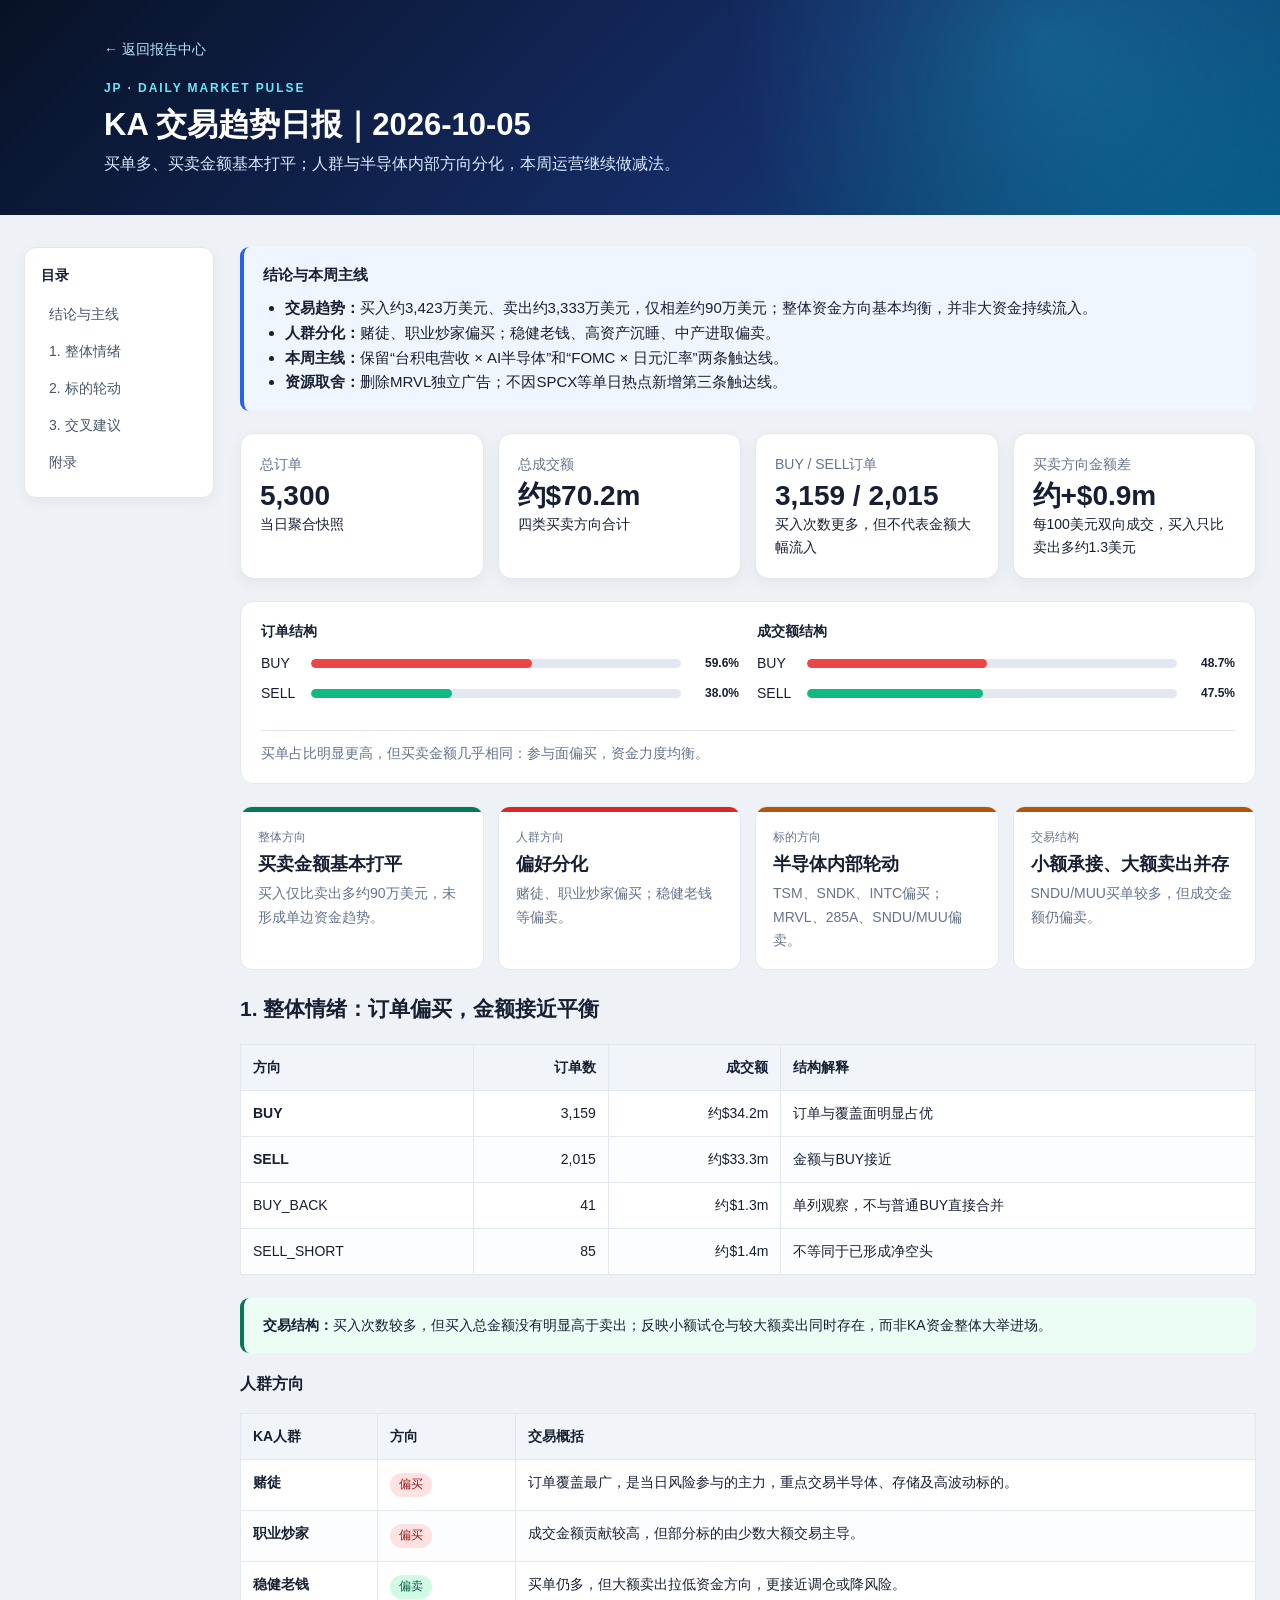
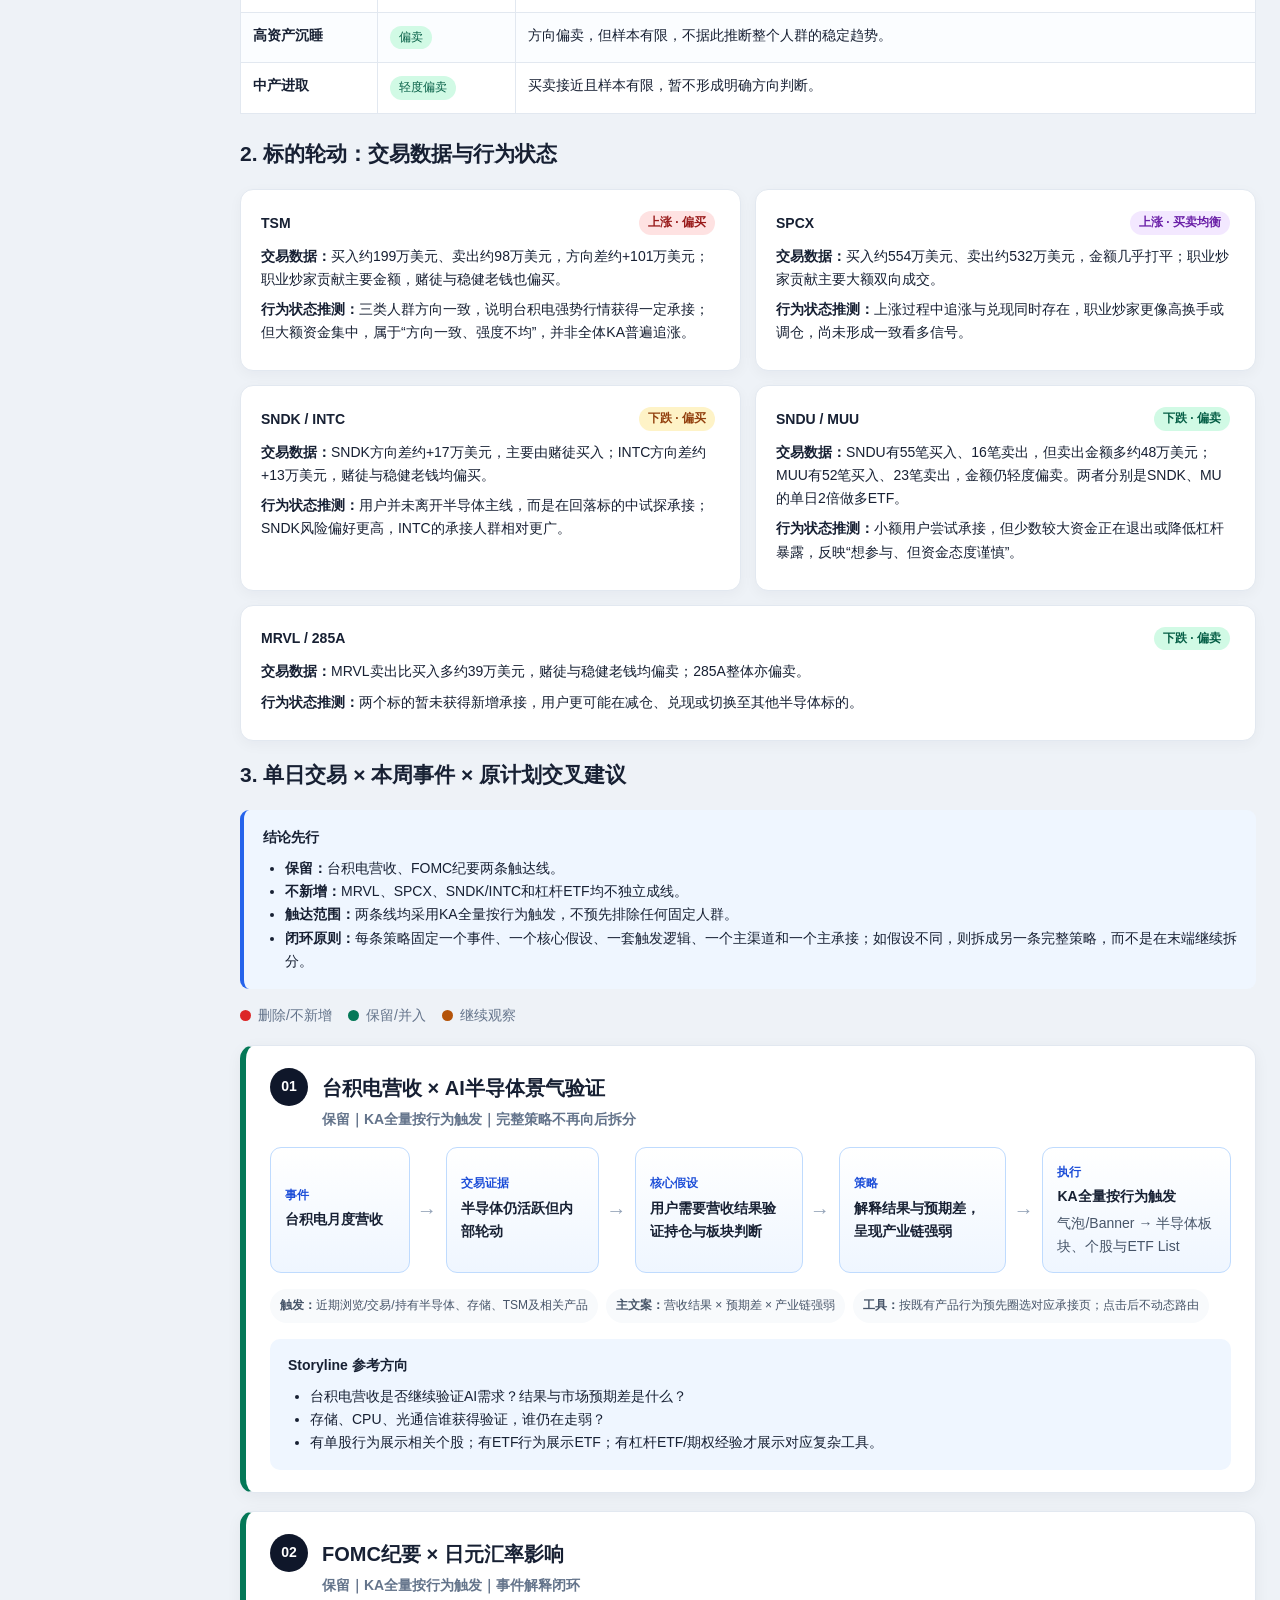
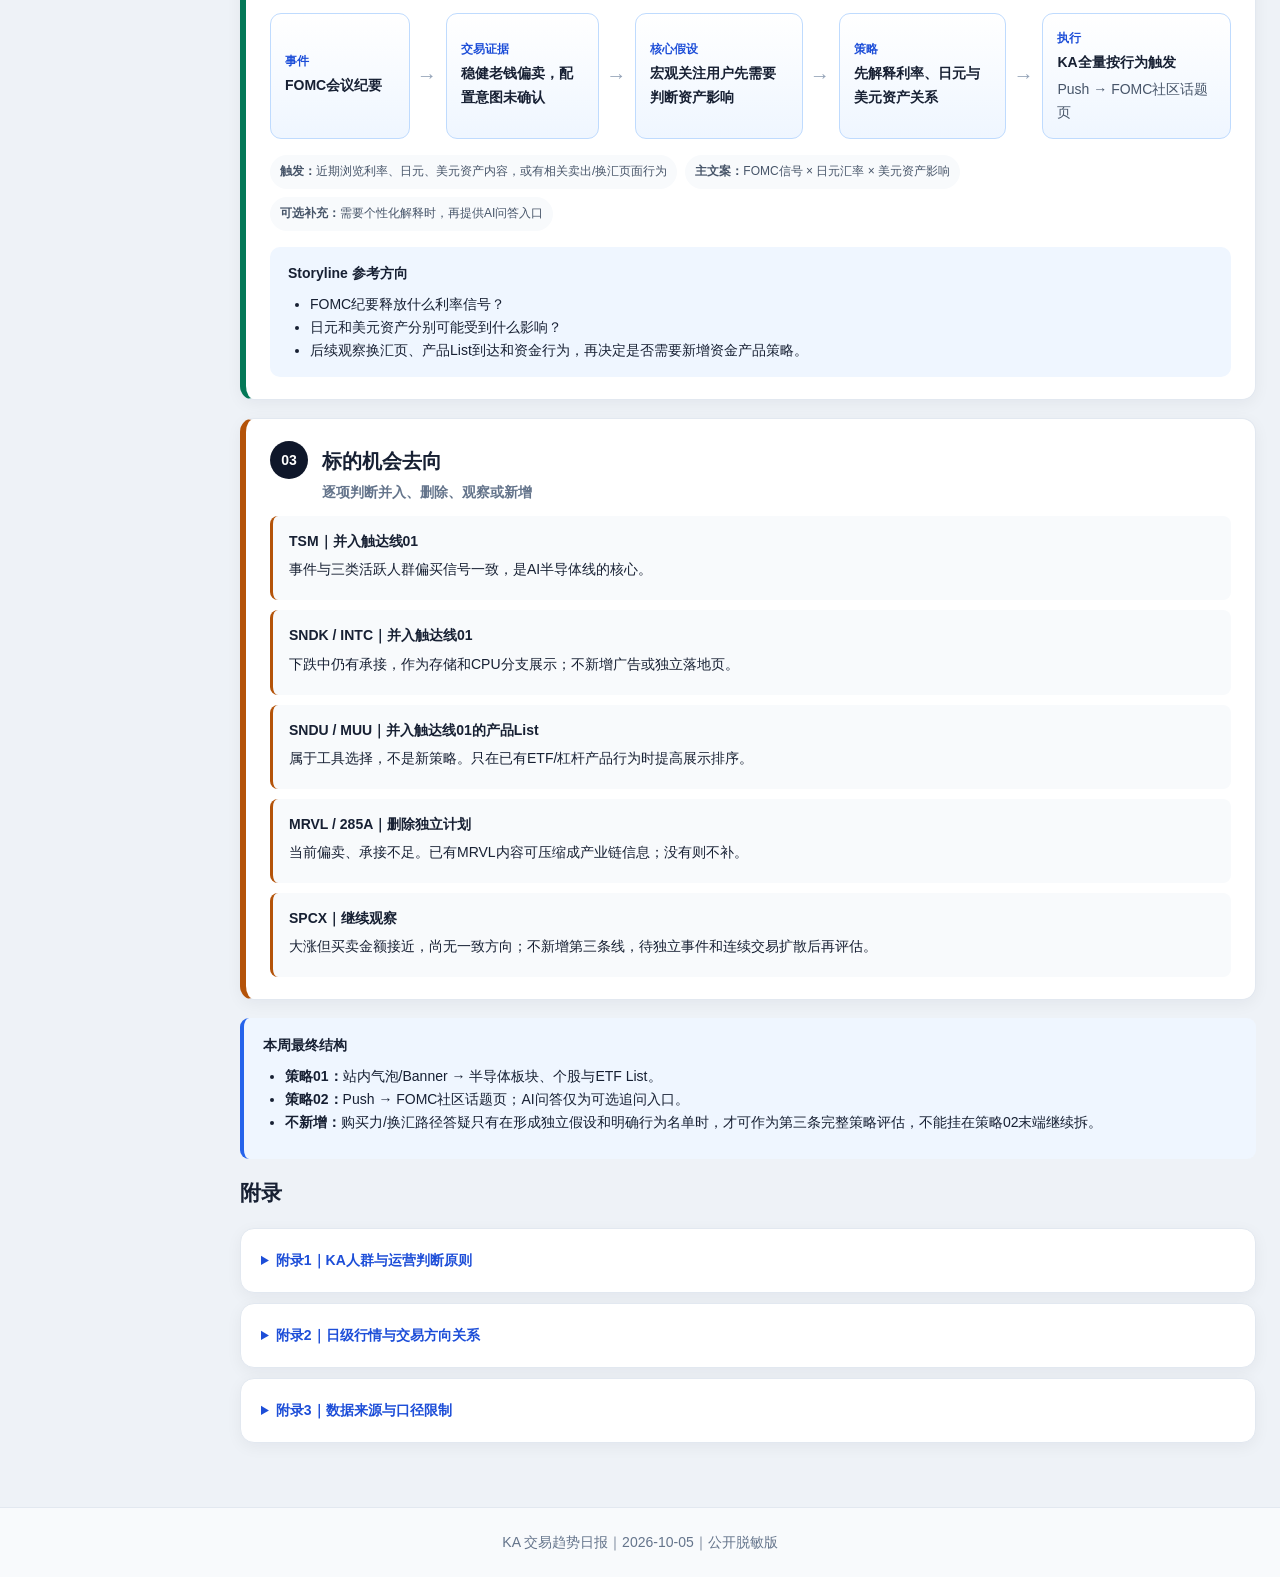
==== commit 5acf95ea: "Visualize strategy flows and fold appendices" ====
--- a/reports/2026/2026-10-05/index.html
+++ b/reports/2026/2026-10-05/index.html
@@ -13,7 +13,7 @@
 <body class="report-page">
 <header class="hero report-hero"><div class="shell"><a class="back" href="../../../">← 返回报告中心</a><div class="eyebrow">JP · DAILY MARKET PULSE</div><h1>KA 交易趋势日报｜2026-10-05</h1><p>买单多、买卖金额基本打平；人群与半导体内部方向分化，本周运营继续做减法。</p></div></header>
 <main class="shell report-layout">
-  <aside class="toc"><strong>目录</strong><a href="#overview">结论与主线</a><a href="#sentiment">1. 整体情绪</a><a href="#rotation">2. 标的轮动</a><a href="#strategy">3. 交叉建议</a><a href="#principles">运营原则</a><a href="#appendix">行情关系</a><a href="#methodology">数据口径</a></aside>
+  <aside class="toc"><strong>目录</strong><a href="#overview">结论与主线</a><a href="#sentiment">1. 整体情绪</a><a href="#rotation">2. 标的轮动</a><a href="#strategy">3. 交叉建议</a><a href="#principles">附录</a></aside>
   <div class="report-content">
   <section class="callout executive" id="overview">
     <strong>结论与本周主线</strong>
@@ -31,6 +31,12 @@
     <div class="card"><div class="label">BUY / SELL订单</div><div class="value">3,159 / 2,015</div><div>买入次数更多，但不代表金额大幅流入</div></div>
     <div class="card"><div class="label">买卖方向金额差</div><div class="value">约+$0.9m</div><div>每100美元双向成交，买入只比卖出多约1.3美元</div></div>
   </div>
+
+  <section class="mini-chart" aria-label="买卖订单与成交额对比">
+    <div class="chart-group"><strong>订单结构</strong><div class="bar-row"><span>BUY</span><div class="track"><i class="buy-bar" style="width:59.6%"></i></div><b>59.6%</b></div><div class="bar-row"><span>SELL</span><div class="track"><i class="sell-bar" style="width:38%"></i></div><b>38.0%</b></div></div>
+    <div class="chart-group"><strong>成交额结构</strong><div class="bar-row"><span>BUY</span><div class="track"><i class="buy-bar" style="width:48.7%"></i></div><b>48.7%</b></div><div class="bar-row"><span>SELL</span><div class="track"><i class="sell-bar" style="width:47.5%"></i></div><b>47.5%</b></div></div>
+    <div class="chart-note">买单占比明显更高，但买卖金额几乎相同：参与面偏买，资金力度均衡。</div>
+  </section>
 
   <div class="signals">
     <div class="signal-card stable"><i></i><small>整体方向</small><strong>买卖金额基本打平</strong><span>买入仅比卖出多约90万美元，未形成单边资金趋势。</span></div>
@@ -73,31 +79,27 @@
 
   <section class="decision-card keep">
     <div class="decision-head"><span class="decision-no">01</span><div><h3>台积电营收 × AI半导体景气验证</h3><p class="decision-label">保留｜KA全量按行为触发｜完整策略不再向后拆分</p></div></div>
-    <div class="loop-grid">
-      <div><small>事件</small><strong>台积电月度营收</strong></div>
-      <div><small>核心假设</small><strong>半导体用户仍在场，但正等待营收验证并在产业链内部轮动</strong></div>
-      <div><small>交易证据</small><strong>TSM、SNDK、INTC偏买；MRVL、285A、SNDU/MUU偏卖</strong></div>
-      <div><small>策略</small><strong>用营收结果解释产业链强弱，不做泛AI看多或独立工具促销</strong></div>
-      <div><small>触达范围</small><strong>KA全量按行为触发</strong><span>近期浏览、交易或持有半导体/存储/TSM及相关产品的用户；五类KA均可进入</span></div>
-      <div><small>主渠道</small><strong>站内广告｜气泡 / Banner</strong><span>在行情、个股或板块浏览场景中承接事件需求</span></div>
-      <div><small>展示文案</small><strong>营收结果 × 预期差 × 产业链强弱</strong><span>同一主文案，不机械按五类人群拆组</span></div>
-      <div><small>主承接</small><strong>半导体板块 / 个股与ETF List</strong><span>按既有产品行为排序内容；AI问答仅在需要事件解释时作为可选入口</span></div>
+    <div class="strategy-flow" aria-label="台积电策略闭环">
+      <div><small>事件</small><strong>台积电月度营收</strong></div><b>→</b>
+      <div><small>交易证据</small><strong>半导体仍活跃但内部轮动</strong></div><b>→</b>
+      <div><small>核心假设</small><strong>用户需要营收结果验证持仓与板块判断</strong></div><b>→</b>
+      <div><small>策略</small><strong>解释结果与预期差，呈现产业链强弱</strong></div><b>→</b>
+      <div><small>执行</small><strong>KA全量按行为触发</strong><span>气泡/Banner → 半导体板块、个股与ETF List</span></div>
     </div>
+    <div class="strategy-meta"><span><b>触发：</b>近期浏览/交易/持有半导体、存储、TSM及相关产品</span><span><b>主文案：</b>营收结果 × 预期差 × 产业链强弱</span><span><b>工具：</b>按既有产品行为预先圈选对应承接页；点击后不动态路由</span></div>
     <div class="storyline"><strong>Storyline 参考方向</strong><ul><li>台积电营收是否继续验证AI需求？结果与市场预期差是什么？</li><li>存储、CPU、光通信谁获得验证，谁仍在走弱？</li><li>有单股行为展示相关个股；有ETF行为展示ETF；有杠杆ETF/期权经验才展示对应复杂工具。</li></ul></div>
   </section>
 
   <section class="decision-card keep">
     <div class="decision-head"><span class="decision-no">02</span><div><h3>FOMC纪要 × 日元汇率影响</h3><p class="decision-label">保留｜KA全量按行为触发｜事件解释闭环</p></div></div>
-    <div class="loop-grid">
-      <div><small>事件</small><strong>FOMC会议纪要</strong></div>
-      <div><small>核心假设</small><strong>关注利率与汇率的用户需要先判断资产影响，而非立即选择产品</strong></div>
-      <div><small>交易证据</small><strong>稳健老钱整体偏卖，但当前数据不足以证明已有换汇或配置意图</strong></div>
-      <div><small>策略</small><strong>先解释FOMC对日元、美元资产和持仓的影响，再观察后续产品行为</strong></div>
-      <div><small>触达范围</small><strong>KA全量按行为触发</strong><span>近期浏览利率、日元、美元资产内容，或有相关卖出/换汇页面行为的用户</span></div>
-      <div><small>主渠道</small><strong>Push</strong><span>利用纪要发布后的时效窗口触达</span></div>
-      <div><small>展示文案</small><strong>FOMC信号 × 日元汇率 × 美元资产影响</strong><span>不预设用户已有闲置资金</span></div>
-      <div><small>主承接</small><strong>社区话题页</strong><span>集中解释情境；需要个性化追问时再提供AI问答入口</span></div>
+    <div class="strategy-flow" aria-label="FOMC策略闭环">
+      <div><small>事件</small><strong>FOMC会议纪要</strong></div><b>→</b>
+      <div><small>交易证据</small><strong>稳健老钱偏卖，配置意图未确认</strong></div><b>→</b>
+      <div><small>核心假设</small><strong>宏观关注用户先需要判断资产影响</strong></div><b>→</b>
+      <div><small>策略</small><strong>先解释利率、日元与美元资产关系</strong></div><b>→</b>
+      <div><small>执行</small><strong>KA全量按行为触发</strong><span>Push → FOMC社区话题页</span></div>
     </div>
+    <div class="strategy-meta"><span><b>触发：</b>近期浏览利率、日元、美元资产内容，或有相关卖出/换汇页面行为</span><span><b>主文案：</b>FOMC信号 × 日元汇率 × 美元资产影响</span><span><b>可选补充：</b>需要个性化解释时，再提供AI问答入口</span></div>
     <div class="storyline"><strong>Storyline 参考方向</strong><ul><li>FOMC纪要释放什么利率信号？</li><li>日元和美元资产分别可能受到什么影响？</li><li>后续观察换汇页、产品List到达和资金行为，再决定是否需要新增资金产品策略。</li></ul></div>
   </section>
 
@@ -114,36 +116,29 @@
 
   <section class="callout"><strong>本周最终结构</strong><ul><li><strong>策略01：</strong>站内气泡/Banner → 半导体板块、个股与ETF List。</li><li><strong>策略02：</strong>Push → FOMC社区话题页；AI问答仅为可选追问入口。</li><li><strong>不新增：</strong>购买力/换汇路径答疑只有在形成独立假设和明确行为名单时，才可作为第三条完整策略评估，不能挂在策略02末端继续拆。</li></ul></section>
 
-  <h2 id="principles">附录｜KA人群与运营判断原则</h2>
-  <section class="principles-grid">
-    <article><h3>固定人群</h3><ul><li>赌徒</li><li>稳健老钱</li><li>职业炒家</li><li>高资产沉睡</li><li>中产进取</li></ul><p>日报不得重命名、合并为新标签或自行新增人群。</p></article>
-    <article><h3>人群合并与拆分</h3><ul><li>方向和内容需求相同时，优先合并触达。</li><li>只有展示文案、承接工具或风险需求明显不同才拆组。</li><li>只有明确反向信号、产品不适配或路径异常才排除。</li><li>当日无交易信号不等于反向，不作为排除理由。</li></ul></article>
-    <article><h3>三种触达范围</h3><ul><li><strong>KA全量：</strong>事件对全部KA普遍相关，且不需要行为门槛。</li><li><strong>KA特定人群：</strong>某类人群存在稳定且独有的行为/需求证据。</li><li><strong>KA全量按行为触发：</strong>五类人群都可进入，由浏览、交易、持仓、产品经验或路径行为决定展示。</li></ul><p>每条计划必须明确选择一种范围并写出依据。</p></article>
-    <article><h3>触达渠道与承接</h3><ul><li>触达渠道包括Push和站内广告（气泡、Banner等），按事件时效和用户所在场景选择。</li><li>承接可进入活动页、社区话题页、AI问答、板块List、个股/ETF页面或具体功能路径。</li><li>AI问答只是可选承接，不是所有计划的默认入口。</li><li>复杂工具只展示给有相应历史经验且风险适配的用户。</li></ul></article>
-    <article><h3>完整策略闭环</h3><ul><li>一条策略必须固定：事件→核心假设→交易/行为证据→策略→触达范围→主渠道→展示文案→主承接。</li><li>变量应在假设与策略阶段解决；若核心假设不同，应拆成另一条完整策略。</li><li>不能先建立一条大线，再在文案、人群、承接末端持续拆分。</li><li>一周最多3条触达线，优先控制在2条；发现新机会先判断并入、替换、删除或观察。</li></ul></article>
-    <article><h3>证据链</h3><ul><li>市场/公司事件：为什么现在触达。</li><li>交易数据：用户实际交易什么、买卖方向和资金力度。</li><li>行为状态：顺势、承接、兑现、换手或降风险。</li><li>运营决策：保留、修改、删除、并入或继续观察。</li></ul></article>
-  </section>
+  <h2 id="principles">附录</h2>
+  <div class="appendix-stack">
+    <details class="panel appendix"><summary><strong>附录1｜KA人群与运营判断原则</strong></summary>
+      <div class="principle-columns">
+        <div><h3>人群与范围</h3><ul><li>固定五类：赌徒、稳健老钱、职业炒家、高资产沉睡、中产进取。</li><li>方向和需求相同时优先合并；无交易不等于反向。</li><li>每条策略明确选择KA全量、KA特定人群或KA全量按行为触发。</li></ul></div>
+        <div><h3>策略与执行</h3><ul><li>完整闭环：事件→证据→假设→策略→范围→渠道→文案→承接。</li><li>渠道可选Push、气泡、Banner；承接可选活动页、话题页、AI问答、板块/个股/ETF页面或功能路径。</li><li>一周最多3条线，优先2条；新机会先并入、替换、删除或观察。</li></ul></div>
+      </div>
+    </details>
 
-  <details class="panel appendix" id="appendix">
-    <summary><strong>附录｜日级行情与交易方向关系参考</strong></summary>
-    <p class="muted">用于辅助判断顺势、承接、兑现或换手。由于源表没有成交时间、持仓成本和盘中价格，以下只能描述日级相关，不能判断具体买卖节点。</p>
-    <table><thead><tr><th>日级关系</th><th>可用表述</th><th>解释边界</th></tr></thead><tbody>
-      <tr><td>上涨＋偏买</td><td>可能顺势参与</td><td>不能表述为“买在高点”；仍需观察金额是否集中。</td></tr>
-      <tr><td>上涨＋偏卖</td><td>可能逢高兑现</td><td>没有持仓成本时，不能确认获利了结。</td></tr>
-      <tr><td>下跌＋偏买</td><td>可能逆势承接</td><td>需观察后续交易日方向是否延续、参与是否扩散。</td></tr>
-      <tr><td>下跌＋偏卖</td><td>可能减仓或风险控制</td><td>不能区分止盈、止损和主动调仓。</td></tr>
-      <tr><td>买卖接近平衡</td><td>高换手/分歧</td><td>采用双向情境表达，避免单边判断。</td></tr>
-    </tbody></table>
-  </details>
+    <details class="panel appendix" id="appendix"><summary><strong>附录2｜日级行情与交易方向关系</strong></summary>
+      <table><thead><tr><th>日级关系</th><th>行为状态推测</th><th>解释边界</th></tr></thead><tbody>
+        <tr><td><span class="tag move-up-buy">上涨 · 偏买</span></td><td>可能顺势参与</td><td>不能判断是否买在高点。</td></tr>
+        <tr><td><span class="tag move-up-mixed">上涨 · 偏卖</span></td><td>可能逢高兑现</td><td>无成本数据，不能确认获利。</td></tr>
+        <tr><td><span class="tag move-down-buy">下跌 · 偏买</span></td><td>可能逆势承接</td><td>需观察后续是否延续和扩散。</td></tr>
+        <tr><td><span class="tag move-down-sell">下跌 · 偏卖</span></td><td>可能减仓或风险控制</td><td>不能区分止盈、止损和调仓。</td></tr>
+        <tr><td>买卖接近平衡</td><td>高换手/分歧</td><td>避免单边判断。</td></tr>
+      </tbody></table>
+    </details>
 
-  <h2 id="methodology">数据来源与口径</h2>
-  <div class="source"><ul>
-    <li><strong>报告日期：</strong>2026-10-05；源文件名指向该日期，但源表本身没有交易日期字段。</li>
-    <li><strong>交易数据：</strong>KA分人群交易汇总表；公开页面只展示聚合、降精度结果，未上传原始文件。</li>
-    <li><strong>行情口径：</strong>公开市场日线常规交易时段，仅用于日级关联。</li>
-    <li><strong>方向口径：</strong>BUY金额－SELL金额只是方向性成交差，不等于账户净入金、持仓净变化或真实资金流。</li>
-    <li><strong>限制：</strong>缺少成交时间、用户级去重、持仓成本和账户现金变化，因此不判断“买在高点、卖在低点”或真实交易动机。</li>
-  </ul></div>
+    <details class="panel appendix" id="methodology"><summary><strong>附录3｜数据来源与口径限制</strong></summary>
+      <ul><li><strong>日期：</strong>报告按2026-10-05解释，但源表本身没有交易日期字段。</li><li><strong>方向：</strong>BUY金额－SELL金额只是方向性成交差，不等于净入金或持仓净变化。</li><li><strong>用户：</strong>表中用户数是聚合口径，不能跨标的直接相加作为去重人数。</li><li><strong>限制：</strong>缺少成交时间、持仓成本和账户现金变化，不判断具体买卖点或真实动机。</li><li><strong>安全：</strong>公开页只展示聚合、降精度结果，未上传原始文件。</li></ul>
+    </details>
+  </div>
   </div>
 </main>
 <footer>KA 交易趋势日报｜2026-10-05｜公开脱敏版</footer>
--- a/assets/site.css
+++ b/assets/site.css
@@ -1 +1 @@
-:root{--ink:#172033;--muted:#64748b;--line:#e2e8f0;--soft:#f8fafc;--blue:#2563eb;--navy:#0f172a;--cyan:#0891b2;--red:#dc2626;--red-soft:#fef2f2;--amber:#b45309;--amber-soft:#fffbeb;--green:#047857;--green-soft:#ecfdf5;--purple:#7c3aed;--purple-soft:#f5f3ff}*{box-sizing:border-box}html{scroll-behavior:smooth}body{margin:0;color:var(--ink);background:#eef2f7;font:14px/1.65 -apple-system,BlinkMacSystemFont,"Segoe UI","PingFang SC","Hiragino Sans GB","Microsoft YaHei",sans-serif}.shell{max-width:1120px;margin:0 auto;padding-left:24px;padding-right:24px}.hero{padding:54px 0;color:#fff;background:radial-gradient(circle at 82% 20%,rgba(34,211,238,.24),transparent 30%),linear-gradient(135deg,#081226,#152c66 60%,#075985)}.hero h1{margin:7px 0 8px;font-size:36px;line-height:1.2}.hero p{max-width:760px;margin:0;color:#dbeafe;font-size:16px}.eyebrow{color:#67e8f9;font-size:12px;font-weight:750;letter-spacing:.16em}.back{display:inline-block;margin-bottom:18px;color:#bae6fd;text-decoration:none}.wrap,.report-body{padding-top:32px;padding-bottom:64px}.notice,.callout{padding:16px 19px;border-left:4px solid var(--amber);border-radius:9px;background:var(--amber-soft)}.callout{border-color:var(--blue);background:#eff6ff}.callout.green{border-color:var(--green);background:var(--green-soft)}.callout.red{border-color:var(--red);background:var(--red-soft)}.summary,.cards,.signals{display:grid;grid-template-columns:repeat(4,1fr);gap:14px;margin:22px 0}.card,.report-card,.panel{border:1px solid var(--line);border-radius:14px;background:#fff;box-shadow:0 4px 16px rgba(15,23,42,.05)}.card{padding:19px}.label{color:var(--muted)}.value{margin-top:3px;font-size:28px;font-weight:780;line-height:1.2}.delta-pos{color:var(--red)}.delta-neg{color:var(--green)}.section-title{margin:38px 0 15px;font-size:23px}.report-card{display:grid;grid-template-columns:1fr auto;gap:24px;align-items:center;padding:23px;margin:14px 0}.report-card h2{margin:0 0 5px;font-size:20px}.report-card p{margin:4px 0;color:var(--muted)}.tags{margin-top:10px}.tag{display:inline-block;margin:2px 5px 2px 0;padding:2px 9px;border-radius:999px;color:#1d4ed8;background:#dbeafe;font-size:12px}.tag.green{color:#065f46;background:#d1fae5}.tag.amber{color:#92400e;background:#fef3c7}.tag.red{color:#991b1b;background:#fee2e2}.button{display:inline-block;padding:10px 17px;border-radius:9px;color:#fff;background:var(--blue);text-decoration:none;font-weight:680;white-space:nowrap}.button.secondary{color:#1d4ed8;background:#dbeafe}.report-hero{padding:38px 0}.report-hero h1{font-size:31px}.report-body h2{margin:40px 0 15px;padding-bottom:9px;border-bottom:2px solid var(--line);font-size:23px}.report-body h3{margin:26px 0 10px;font-size:18px}.lead{font-size:16px}.panel{padding:20px;margin:16px 0}.executive{font-size:15px}.signal-card{position:relative;padding:20px 17px 17px;border:1px solid var(--line);border-radius:12px;background:#fff;overflow:hidden}.signal-card i{position:absolute;inset:0 0 auto 0;width:100%;height:5px}.signal-card.stable i{background:var(--green)}.signal-card.alert i{background:var(--red)}.signal-card.watch i{background:var(--amber)}.signal-card strong{display:block;margin:3px 0;font-size:18px}.signal-card small,.signal-card span{display:block;color:var(--muted)}table{width:100%;border-collapse:collapse;margin:13px 0 23px;background:#fff}th,td{padding:11px 12px;border:1px solid var(--line);text-align:left;vertical-align:top}th{background:#f1f5f9;font-weight:680;white-space:nowrap}tbody tr:nth-child(even){background:#fbfdff}.num{text-align:right;font-variant-numeric:tabular-nums}.up{color:var(--red);font-weight:700}.down{color:var(--green);font-weight:700}.muted{color:var(--muted)}ul,ol{margin:8px 0 8px 22px;padding:0}.asset-grid{display:grid;grid-template-columns:1fr 1fr;gap:14px;margin:16px 0}.asset-card{padding:19px 20px;border:1px solid var(--line);border-radius:13px;background:#fff;box-shadow:0 4px 14px rgba(15,23,42,.04)}.asset-card:last-child:nth-child(odd){grid-column:1/-1}.asset-head{display:flex;align-items:center;justify-content:space-between;gap:12px;margin-bottom:8px}.asset-card p{margin:7px 0}.tag.move-up-buy{color:#991b1b;background:#fee2e2;font-weight:700}.tag.move-up-mixed{color:#6b21a8;background:#f3e8ff;font-weight:700}.tag.move-down-buy{color:#92400e;background:#fef3c7;font-weight:700}.tag.move-down-sell{color:#065f46;background:#d1fae5;font-weight:700}.report-layout{position:relative;max-width:1380px;display:grid;grid-template-columns:190px minmax(0,1120px);gap:26px;padding-top:32px;padding-bottom:64px}.report-content{min-width:0}.toc{position:sticky;top:18px;align-self:start;padding:16px;border:1px solid var(--line);border-radius:12px;background:#fff;box-shadow:0 4px 14px rgba(15,23,42,.05)}.toc strong{display:block;margin-bottom:8px}.toc a{display:block;padding:7px 8px;border-radius:7px;color:#475569;text-decoration:none}.toc a:hover{color:#1d4ed8;background:#eff6ff}.report-content h2{scroll-margin-top:18px}.loop-grid{display:grid;grid-template-columns:1fr 1fr;gap:10px;margin:14px 0}.loop-grid>div{display:flex;flex-direction:column;padding:14px 16px;border-radius:10px;background:var(--soft)}.loop-grid small{color:var(--muted);font-weight:700}.loop-grid strong{margin:3px 0}.loop-grid span{color:#475569}.anomaly-list,.opportunity-map{display:grid;gap:10px;margin-top:12px}.anomaly-list>div,.opportunity-map>div{padding:14px 16px;border-left:3px solid var(--amber);border-radius:8px;background:var(--soft)}.anomaly-list p,.opportunity-map p{margin:5px 0}.principles-grid{display:grid;grid-template-columns:1fr 1fr;gap:14px}.principles-grid article{padding:18px 20px;border:1px solid var(--line);border-radius:12px;background:#fff}.principles-grid h3{margin-top:0}.action-summary ul,.executive ul{margin-bottom:0}.decision-legend{display:flex;flex-wrap:wrap;gap:16px;margin:15px 0;color:var(--muted)}.decision-legend span{display:flex;align-items:center;gap:7px}.decision-legend i{width:11px;height:11px;border-radius:50%}.delete-dot{background:var(--red)}.keep-dot{background:var(--green)}.hold-dot{background:var(--amber)}.decision-label{margin:3px 0 0;color:var(--muted);font-weight:700}.inline-detail{margin-top:13px;padding:12px 15px;border-radius:9px;background:var(--soft)}.inline-detail summary{cursor:pointer;font-weight:700}.decision-card{margin:18px 0;padding:22px 24px;border:1px solid var(--line);border-left:6px solid var(--blue);border-radius:14px;background:#fff;box-shadow:0 4px 16px rgba(15,23,42,.05)}.decision-card.delete{border-left-color:var(--red)}.decision-card.keep{border-left-color:var(--green)}.decision-card.hold{border-left-color:var(--amber)}.decision-head{display:flex;align-items:flex-start;gap:14px;margin-bottom:12px}.decision-head h3{margin:4px 0 0;font-size:20px}.decision-no{display:flex;flex:0 0 38px;align-items:center;justify-content:center;width:38px;height:38px;border-radius:50%;color:#fff;background:var(--navy);font-weight:800}.ad-groups{display:grid;grid-template-columns:1fr 1fr;gap:12px;margin:15px 0}.ad-groups>div{padding:15px 17px;border-radius:10px;background:var(--soft)}.storyline{margin-top:16px;padding:15px 18px;border-radius:10px;background:#eff6ff}.storyline ul{margin-bottom:0}.appendix summary{cursor:pointer;color:#1d4ed8}.appendix[open] summary{margin-bottom:14px}.source{padding:18px 20px;border:1px solid var(--line);border-radius:10px;background:var(--soft);color:#475569}footer{padding:23px;text-align:center;color:var(--muted);border-top:1px solid var(--line);background:#f8fafc}@media(max-width:1100px){.report-layout{display:block;max-width:1120px}.toc{position:static;display:flex;gap:6px;overflow-x:auto;margin-bottom:18px}.toc strong{display:none}.toc a{white-space:nowrap}}@media(max-width:820px){.summary,.cards,.signals{grid-template-columns:1fr 1fr}.report-card,.ad-groups,.asset-grid,.principles-grid,.loop-grid{grid-template-columns:1fr}.asset-card:last-child:nth-child(odd){grid-column:auto}table{display:block;overflow-x:auto;font-size:12px}.hero h1{font-size:29px}}@media(max-width:520px){.summary,.cards,.signals{grid-template-columns:1fr}.shell{padding-left:17px;padding-right:17px}}@media print{body{background:#fff}.hero{-webkit-print-color-adjust:exact;print-color-adjust:exact}.panel,.card{break-inside:avoid}}
+:root{--ink:#172033;--muted:#64748b;--line:#e2e8f0;--soft:#f8fafc;--blue:#2563eb;--navy:#0f172a;--cyan:#0891b2;--red:#dc2626;--red-soft:#fef2f2;--amber:#b45309;--amber-soft:#fffbeb;--green:#047857;--green-soft:#ecfdf5;--purple:#7c3aed;--purple-soft:#f5f3ff}*{box-sizing:border-box}html{scroll-behavior:smooth}body{margin:0;color:var(--ink);background:#eef2f7;font:14px/1.65 -apple-system,BlinkMacSystemFont,"Segoe UI","PingFang SC","Hiragino Sans GB","Microsoft YaHei",sans-serif}.shell{max-width:1120px;margin:0 auto;padding-left:24px;padding-right:24px}.hero{padding:54px 0;color:#fff;background:radial-gradient(circle at 82% 20%,rgba(34,211,238,.24),transparent 30%),linear-gradient(135deg,#081226,#152c66 60%,#075985)}.hero h1{margin:7px 0 8px;font-size:36px;line-height:1.2}.hero p{max-width:760px;margin:0;color:#dbeafe;font-size:16px}.eyebrow{color:#67e8f9;font-size:12px;font-weight:750;letter-spacing:.16em}.back{display:inline-block;margin-bottom:18px;color:#bae6fd;text-decoration:none}.wrap,.report-body{padding-top:32px;padding-bottom:64px}.notice,.callout{padding:16px 19px;border-left:4px solid var(--amber);border-radius:9px;background:var(--amber-soft)}.callout{border-color:var(--blue);background:#eff6ff}.callout.green{border-color:var(--green);background:var(--green-soft)}.callout.red{border-color:var(--red);background:var(--red-soft)}.summary,.cards,.signals{display:grid;grid-template-columns:repeat(4,1fr);gap:14px;margin:22px 0}.mini-chart{display:grid;grid-template-columns:1fr 1fr;gap:18px;padding:18px 20px;border:1px solid var(--line);border-radius:13px;background:#fff}.chart-group strong{display:block;margin-bottom:9px}.bar-row{display:grid;grid-template-columns:42px 1fr 50px;gap:8px;align-items:center;margin:7px 0}.bar-row b{text-align:right;font-size:12px}.track{height:9px;overflow:hidden;border-radius:9px;background:#e2e8f0}.track i{display:block;height:100%;border-radius:9px}.buy-bar{background:#ef4444}.sell-bar{background:#10b981}.chart-note{grid-column:1/-1;padding-top:11px;border-top:1px solid var(--line);color:var(--muted) }.card,.report-card,.panel{border:1px solid var(--line);border-radius:14px;background:#fff;box-shadow:0 4px 16px rgba(15,23,42,.05)}.card{padding:19px}.label{color:var(--muted)}.value{margin-top:3px;font-size:28px;font-weight:780;line-height:1.2}.delta-pos{color:var(--red)}.delta-neg{color:var(--green)}.section-title{margin:38px 0 15px;font-size:23px}.report-card{display:grid;grid-template-columns:1fr auto;gap:24px;align-items:center;padding:23px;margin:14px 0}.report-card h2{margin:0 0 5px;font-size:20px}.report-card p{margin:4px 0;color:var(--muted)}.tags{margin-top:10px}.tag{display:inline-block;margin:2px 5px 2px 0;padding:2px 9px;border-radius:999px;color:#1d4ed8;background:#dbeafe;font-size:12px}.tag.green{color:#065f46;background:#d1fae5}.tag.amber{color:#92400e;background:#fef3c7}.tag.red{color:#991b1b;background:#fee2e2}.button{display:inline-block;padding:10px 17px;border-radius:9px;color:#fff;background:var(--blue);text-decoration:none;font-weight:680;white-space:nowrap}.button.secondary{color:#1d4ed8;background:#dbeafe}.report-hero{padding:38px 0}.report-hero h1{font-size:31px}.report-body h2{margin:40px 0 15px;padding-bottom:9px;border-bottom:2px solid var(--line);font-size:23px}.report-body h3{margin:26px 0 10px;font-size:18px}.lead{font-size:16px}.panel{padding:20px;margin:16px 0}.executive{font-size:15px}.signal-card{position:relative;padding:20px 17px 17px;border:1px solid var(--line);border-radius:12px;background:#fff;overflow:hidden}.signal-card i{position:absolute;inset:0 0 auto 0;width:100%;height:5px}.signal-card.stable i{background:var(--green)}.signal-card.alert i{background:var(--red)}.signal-card.watch i{background:var(--amber)}.signal-card strong{display:block;margin:3px 0;font-size:18px}.signal-card small,.signal-card span{display:block;color:var(--muted)}table{width:100%;border-collapse:collapse;margin:13px 0 23px;background:#fff}th,td{padding:11px 12px;border:1px solid var(--line);text-align:left;vertical-align:top}th{background:#f1f5f9;font-weight:680;white-space:nowrap}tbody tr:nth-child(even){background:#fbfdff}.num{text-align:right;font-variant-numeric:tabular-nums}.up{color:var(--red);font-weight:700}.down{color:var(--green);font-weight:700}.muted{color:var(--muted)}ul,ol{margin:8px 0 8px 22px;padding:0}.asset-grid{display:grid;grid-template-columns:1fr 1fr;gap:14px;margin:16px 0}.asset-card{padding:19px 20px;border:1px solid var(--line);border-radius:13px;background:#fff;box-shadow:0 4px 14px rgba(15,23,42,.04)}.asset-card:last-child:nth-child(odd){grid-column:1/-1}.asset-head{display:flex;align-items:center;justify-content:space-between;gap:12px;margin-bottom:8px}.asset-card p{margin:7px 0}.tag.move-up-buy{color:#991b1b;background:#fee2e2;font-weight:700}.tag.move-up-mixed{color:#6b21a8;background:#f3e8ff;font-weight:700}.tag.move-down-buy{color:#92400e;background:#fef3c7;font-weight:700}.tag.move-down-sell{color:#065f46;background:#d1fae5;font-weight:700}.report-layout{position:relative;max-width:1380px;display:grid;grid-template-columns:190px minmax(0,1120px);gap:26px;padding-top:32px;padding-bottom:64px}.report-content{min-width:0}.toc{position:sticky;top:18px;align-self:start;padding:16px;border:1px solid var(--line);border-radius:12px;background:#fff;box-shadow:0 4px 14px rgba(15,23,42,.05)}.toc strong{display:block;margin-bottom:8px}.toc a{display:block;padding:7px 8px;border-radius:7px;color:#475569;text-decoration:none}.toc a:hover{color:#1d4ed8;background:#eff6ff}.report-content h2{scroll-margin-top:18px}.loop-grid{display:grid;grid-template-columns:1fr 1fr;gap:10px;margin:14px 0}.loop-grid>div{display:flex;flex-direction:column;padding:14px 16px;border-radius:10px;background:var(--soft)}.loop-grid small{color:var(--muted);font-weight:700}.loop-grid strong{margin:3px 0}.loop-grid span{color:#475569}.strategy-flow{display:grid;grid-template-columns:minmax(120px,1fr) 22px minmax(140px,1.1fr) 22px minmax(150px,1.2fr) 22px minmax(150px,1.2fr) 22px minmax(170px,1.35fr);align-items:stretch;gap:7px;margin:16px 0}.strategy-flow>div{display:flex;flex-direction:column;justify-content:center;min-height:102px;padding:14px;border:1px solid #bfdbfe;border-radius:11px;background:linear-gradient(180deg,#fff,#eff6ff)}.strategy-flow>b{align-self:center;color:#94a3b8;font-size:20px}.strategy-flow small{color:#1d4ed8;font-weight:750}.strategy-flow strong{margin:4px 0}.strategy-flow span{color:#475569}.strategy-meta{display:flex;flex-wrap:wrap;gap:8px;margin:10px 0 15px}.strategy-meta span{padding:7px 10px;border-radius:999px;background:var(--soft);color:#475569;font-size:12px}.principle-columns{display:grid;grid-template-columns:1fr 1fr;gap:18px}.principle-columns h3{margin-top:0}.appendix-stack{display:grid;gap:10px}.appendix-stack .panel{margin:0}.anomaly-list,.opportunity-map{display:grid;gap:10px;margin-top:12px}.anomaly-list>div,.opportunity-map>div{padding:14px 16px;border-left:3px solid var(--amber);border-radius:8px;background:var(--soft)}.anomaly-list p,.opportunity-map p{margin:5px 0}.principles-grid{display:grid;grid-template-columns:1fr 1fr;gap:14px}.principles-grid article{padding:18px 20px;border:1px solid var(--line);border-radius:12px;background:#fff}.principles-grid h3{margin-top:0}.action-summary ul,.executive ul{margin-bottom:0}.decision-legend{display:flex;flex-wrap:wrap;gap:16px;margin:15px 0;color:var(--muted)}.decision-legend span{display:flex;align-items:center;gap:7px}.decision-legend i{width:11px;height:11px;border-radius:50%}.delete-dot{background:var(--red)}.keep-dot{background:var(--green)}.hold-dot{background:var(--amber)}.decision-label{margin:3px 0 0;color:var(--muted);font-weight:700}.inline-detail{margin-top:13px;padding:12px 15px;border-radius:9px;background:var(--soft)}.inline-detail summary{cursor:pointer;font-weight:700}.decision-card{margin:18px 0;padding:22px 24px;border:1px solid var(--line);border-left:6px solid var(--blue);border-radius:14px;background:#fff;box-shadow:0 4px 16px rgba(15,23,42,.05)}.decision-card.delete{border-left-color:var(--red)}.decision-card.keep{border-left-color:var(--green)}.decision-card.hold{border-left-color:var(--amber)}.decision-head{display:flex;align-items:flex-start;gap:14px;margin-bottom:12px}.decision-head h3{margin:4px 0 0;font-size:20px}.decision-no{display:flex;flex:0 0 38px;align-items:center;justify-content:center;width:38px;height:38px;border-radius:50%;color:#fff;background:var(--navy);font-weight:800}.ad-groups{display:grid;grid-template-columns:1fr 1fr;gap:12px;margin:15px 0}.ad-groups>div{padding:15px 17px;border-radius:10px;background:var(--soft)}.storyline{margin-top:16px;padding:15px 18px;border-radius:10px;background:#eff6ff}.storyline ul{margin-bottom:0}.appendix summary{cursor:pointer;color:#1d4ed8}.appendix[open] summary{margin-bottom:14px}.source{padding:18px 20px;border:1px solid var(--line);border-radius:10px;background:var(--soft);color:#475569}footer{padding:23px;text-align:center;color:var(--muted);border-top:1px solid var(--line);background:#f8fafc}@media(max-width:1100px){.report-layout{display:block;max-width:1120px}.toc{position:static;display:flex;gap:6px;overflow-x:auto;margin-bottom:18px}.toc strong{display:none}.toc a{white-space:nowrap}.strategy-flow{grid-template-columns:1fr}.strategy-flow>b{transform:rotate(90deg);height:20px}}@media(max-width:820px){.summary,.cards,.signals{grid-template-columns:1fr 1fr}.report-card,.ad-groups,.asset-grid,.principles-grid,.loop-grid,.principle-columns,.mini-chart{grid-template-columns:1fr}.chart-note{grid-column:auto}.asset-card:last-child:nth-child(odd){grid-column:auto}table{display:block;overflow-x:auto;font-size:12px}.hero h1{font-size:29px}}@media(max-width:520px){.summary,.cards,.signals{grid-template-columns:1fr}.shell{padding-left:17px;padding-right:17px}}@media print{body{background:#fff}.hero{-webkit-print-color-adjust:exact;print-color-adjust:exact}.panel,.card{break-inside:avoid}}
